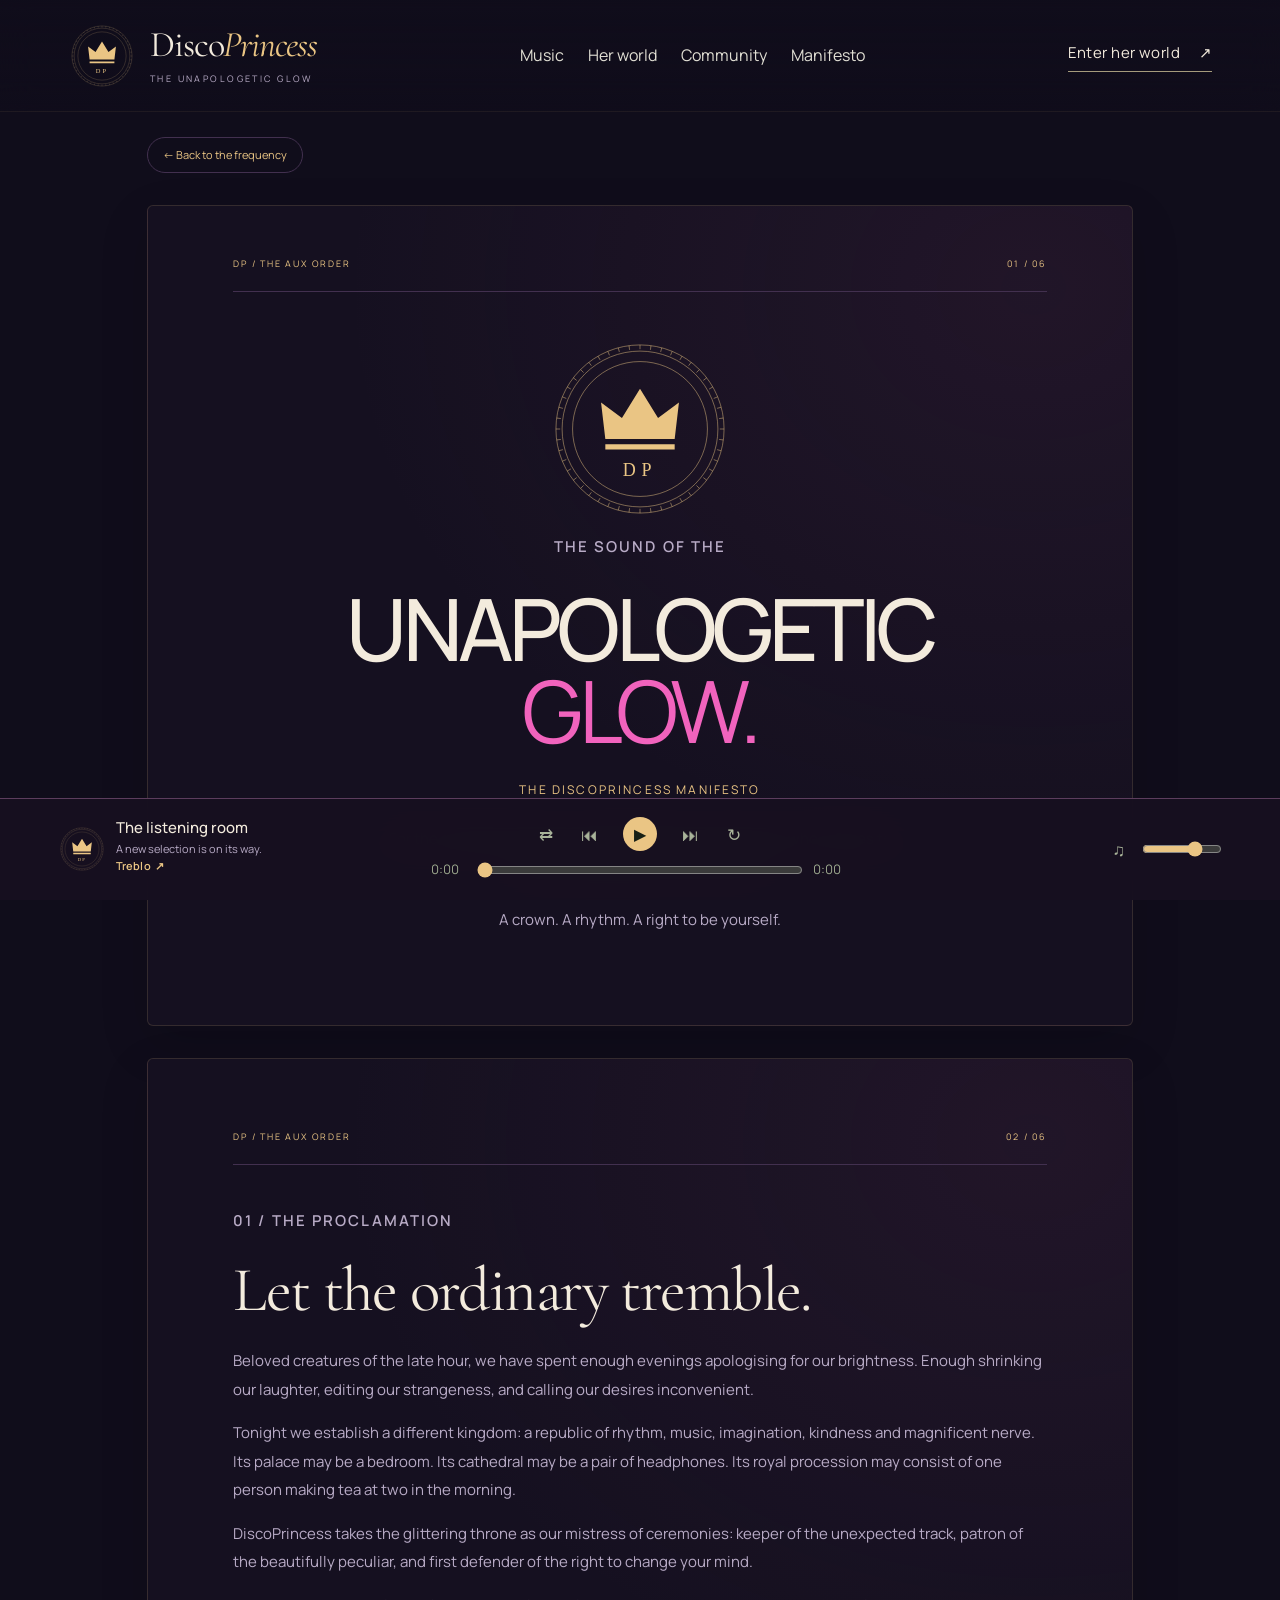
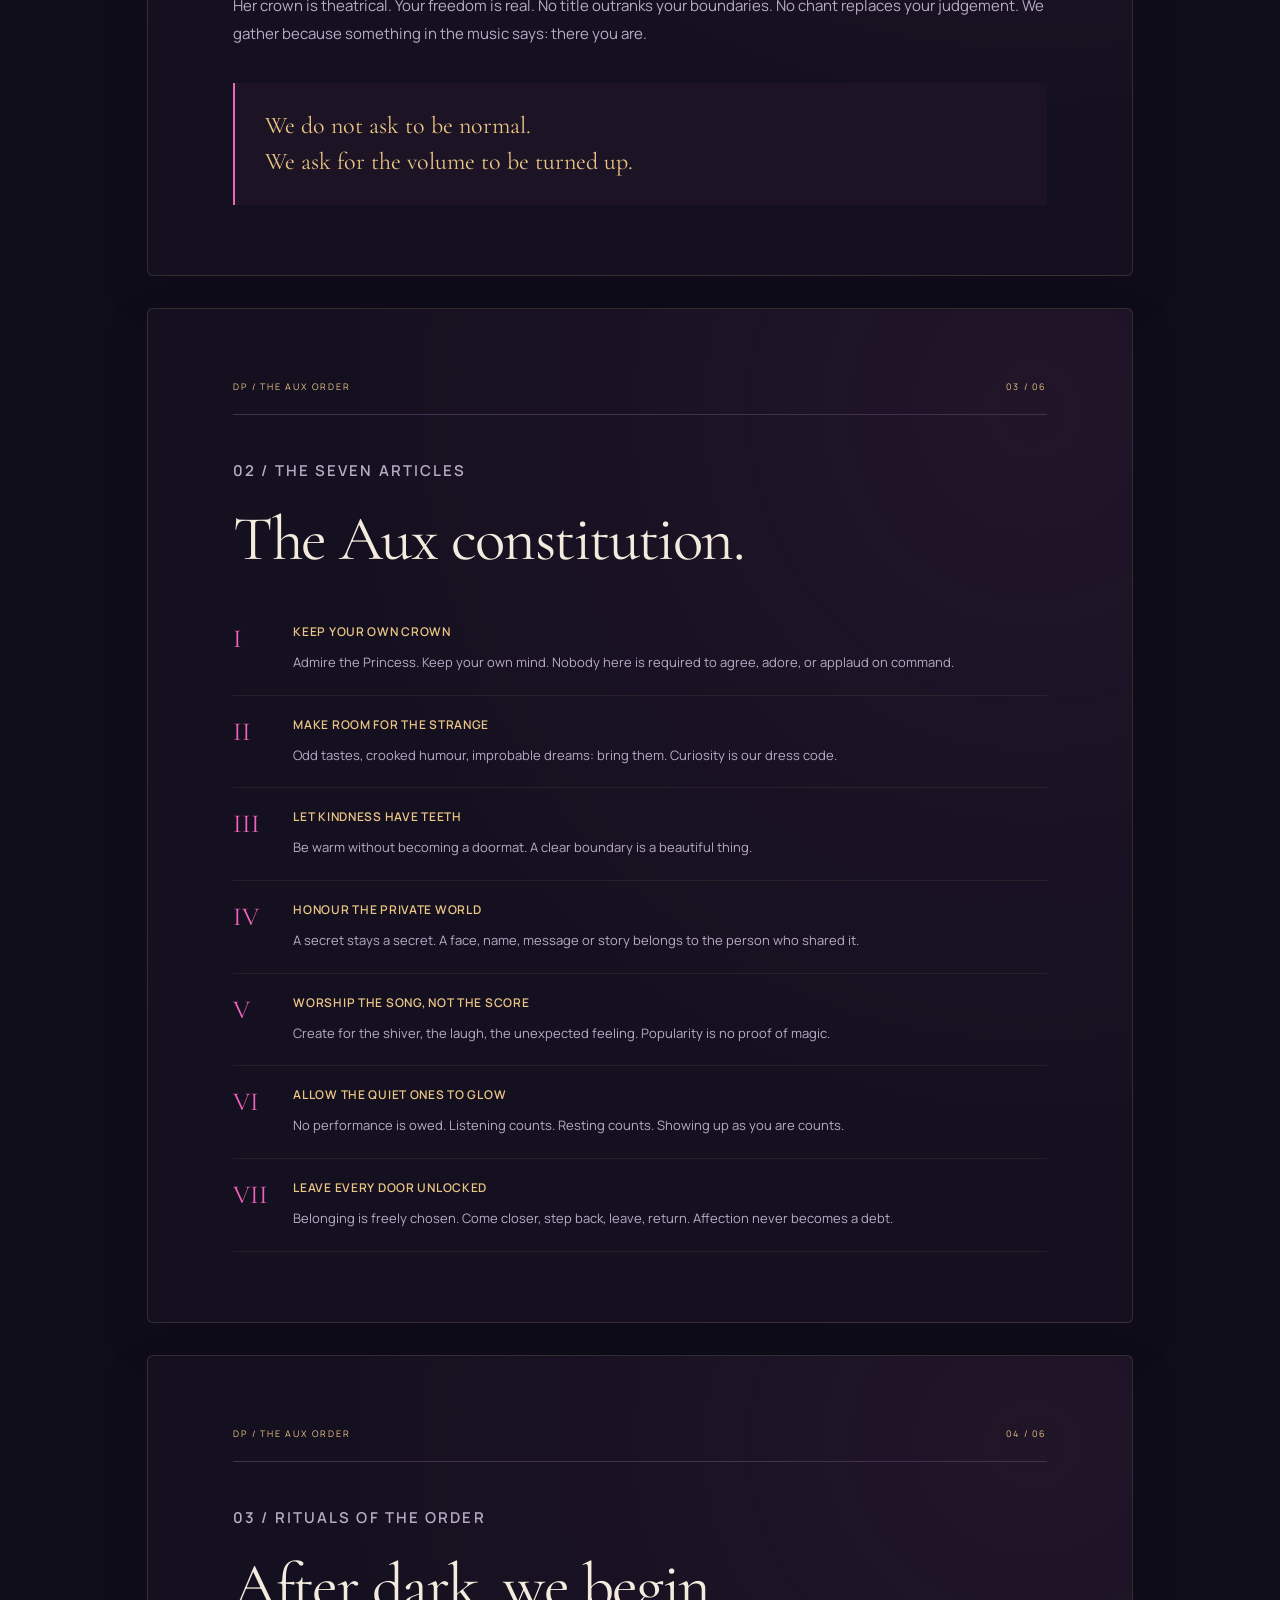
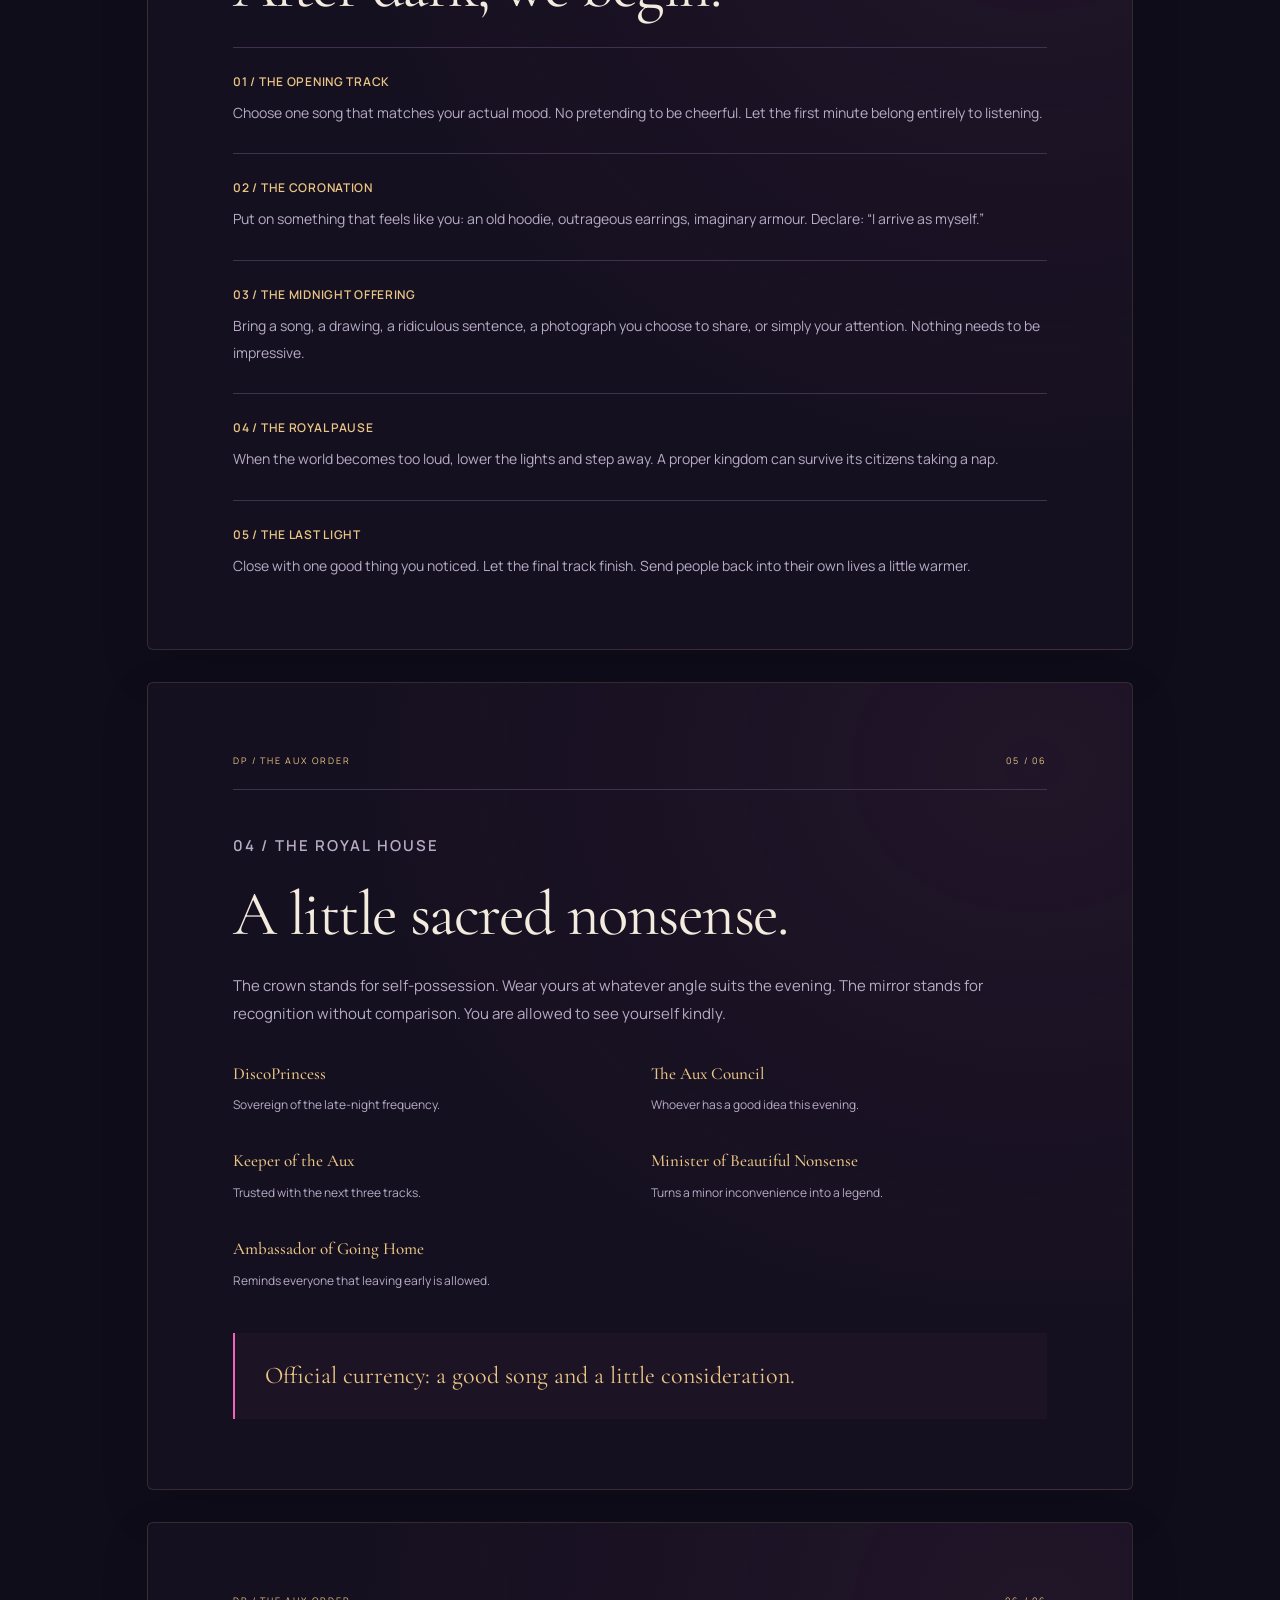
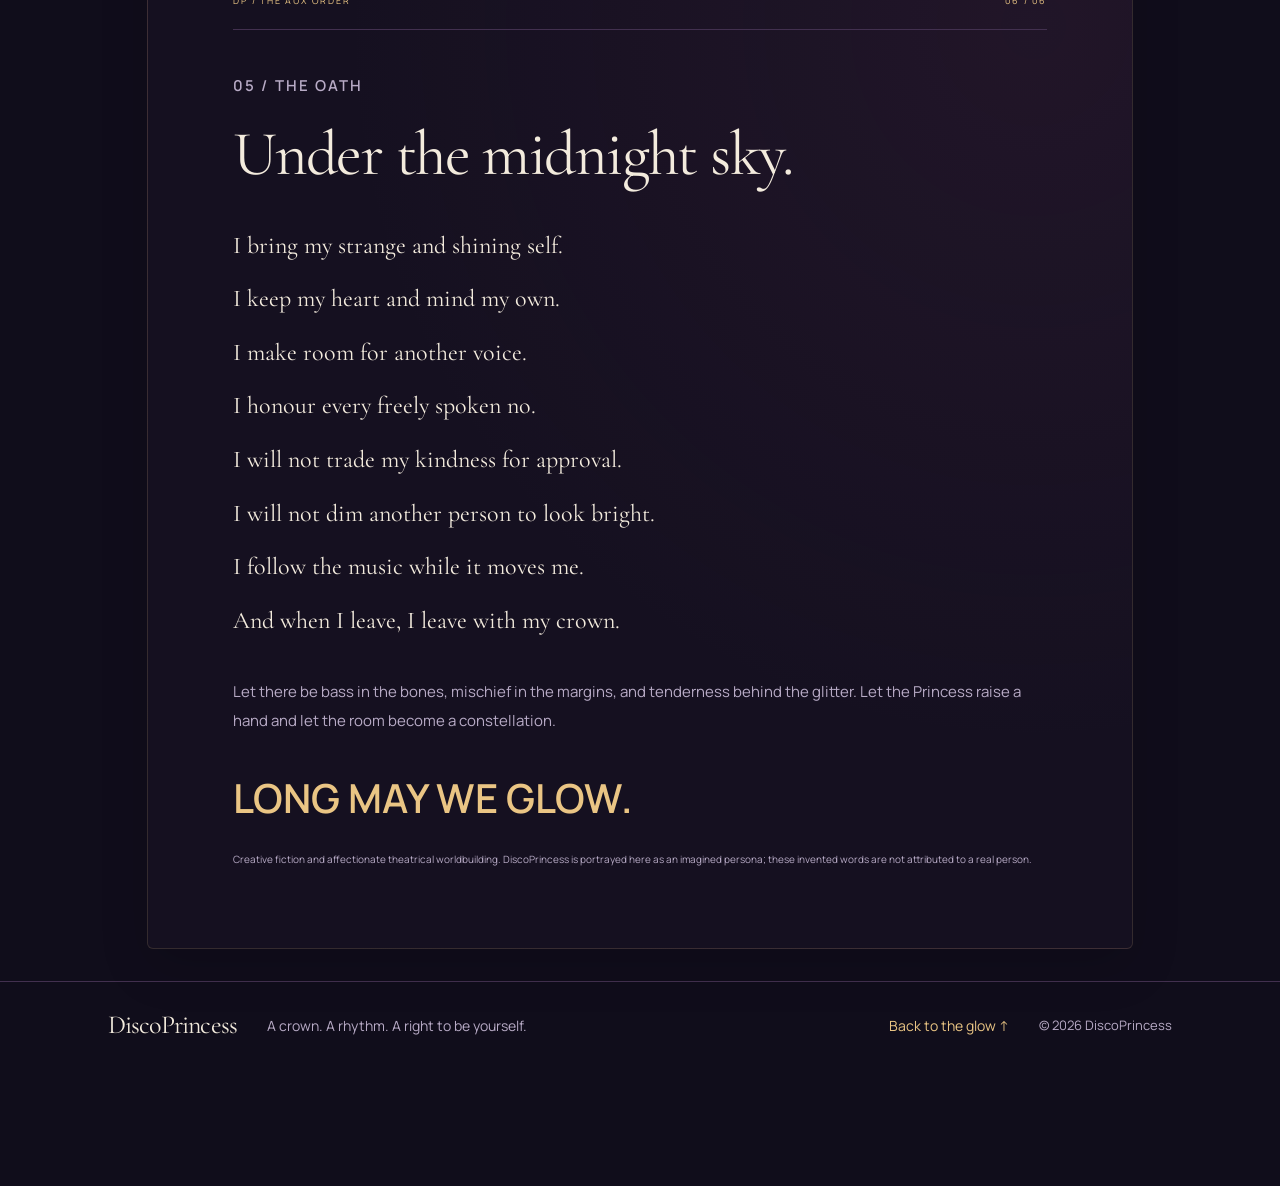
==== manifesto.html @ 33c9eefa "Feature DiscoPrincess portrait over her original Treblo background" ====
<!doctype html>
<html lang="en">
<head>
<meta charset="utf-8"><meta name="viewport" content="width=device-width,initial-scale=1"><meta name="theme-color" content="#100d1b">
<title>The Aux Order Manifesto | DiscoPrincess</title><meta name="description" content="Step into the world of DiscoPrincess. Music, midnight mischief and the unapologetic glow.">
<meta property="og:title" content="DiscoPrincess — The unapologetic glow"><meta property="og:description" content="A crown. A rhythm. A right to be yourself."><meta property="og:type" content="website">
<link rel="icon" href="assets/mark.svg" type="image/svg+xml"><link rel="stylesheet" href="style.css?v=57b950e2277d">
</head>
<body>
<a class="skip" href="index.html#music">Skip to music</a>
<header><a class="brand" href="index.html#home" aria-label="DiscoPrincess home"><img src="assets/mark.svg" alt="" width="48" height="48"><span>Disco<span class="brand-princess">Princess</span><small>THE UNAPOLOGETIC GLOW</small></span></a><nav aria-label="Main navigation"><a href="index.html#music">Music</a><a href="index.html#about">Her world</a><a href="index.html#community">Community</a><a href="manifesto.html">Manifesto</a></nav><a class="nav-external" href="index.html#music" target="_blank" rel="noopener">Enter her world <span>↗</span></a></header>
<main class="manifesto-main"><a class="back-link" href="index.html">← Back to the frequency</a><section class="manifesto-folio manifesto-cover"><div class="folio-label"><span>DP / THE AUX ORDER</span><span>01 / 06</span></div><img src="assets/mark.svg" alt="DiscoPrincess crown seal"><p class="eyebrow">THE SOUND OF THE</p><h1>Unapologetic<br><em>glow.</em></h1><p class="cover-title">THE DISCOPRINCESS MANIFESTO</p><p class="cover-subtitle">For the midnight misfits, the tender rebels, and everyone who refuses to become smaller just to fit the room.</p><p>A crown. A rhythm. A right to be yourself.</p></section><section class="manifesto-folio"><div class="folio-label"><span>DP / THE AUX ORDER</span><span>02 / 06</span></div><p class="eyebrow">01 / THE PROCLAMATION</p><h2>Let the ordinary tremble.</h2><p>Beloved creatures of the late hour, we have spent enough evenings apologising for our brightness. Enough shrinking our laughter, editing our strangeness, and calling our desires inconvenient.</p><p>Tonight we establish a different kingdom: a republic of rhythm, music, imagination, kindness and magnificent nerve. Its palace may be a bedroom. Its cathedral may be a pair of headphones. Its royal procession may consist of one person making tea at two in the morning.</p><p>DiscoPrincess takes the glittering throne as our mistress of ceremonies: keeper of the unexpected track, patron of the beautifully peculiar, and first defender of the right to change your mind.</p><p>Her crown is theatrical. Your freedom is real. No title outranks your boundaries. No chant replaces your judgement. We gather because something in the music says: there you are.</p><blockquote class="manifesto-quote">We do not ask to be normal.<br>We ask for the volume to be turned up.</blockquote></section><section class="manifesto-folio"><div class="folio-label"><span>DP / THE AUX ORDER</span><span>03 / 06</span></div><p class="eyebrow">02 / THE SEVEN ARTICLES</p><h2>The Aux constitution.</h2><ol class="manifesto-articles"><li><div><h3>KEEP YOUR OWN CROWN</h3><p>Admire the Princess. Keep your own mind. Nobody here is required to agree, adore, or applaud on command.</p></div></li><li><div><h3>MAKE ROOM FOR THE STRANGE</h3><p>Odd tastes, crooked humour, improbable dreams: bring them. Curiosity is our dress code.</p></div></li><li><div><h3>LET KINDNESS HAVE TEETH</h3><p>Be warm without becoming a doormat. A clear boundary is a beautiful thing.</p></div></li><li><div><h3>HONOUR THE PRIVATE WORLD</h3><p>A secret stays a secret. A face, name, message or story belongs to the person who shared it.</p></div></li><li><div><h3>WORSHIP THE SONG, NOT THE SCORE</h3><p>Create for the shiver, the laugh, the unexpected feeling. Popularity is no proof of magic.</p></div></li><li><div><h3>ALLOW THE QUIET ONES TO GLOW</h3><p>No performance is owed. Listening counts. Resting counts. Showing up as you are counts.</p></div></li><li><div><h3>LEAVE EVERY DOOR UNLOCKED</h3><p>Belonging is freely chosen. Come closer, step back, leave, return. Affection never becomes a debt.</p></div></li></ol></section><section class="manifesto-folio"><div class="folio-label"><span>DP / THE AUX ORDER</span><span>04 / 06</span></div><p class="eyebrow">03 / RITUALS OF THE ORDER</p><h2>After dark, we begin.</h2><div class="manifesto-ritual"><h3>01 / THE OPENING TRACK</h3><p>Choose one song that matches your actual mood. No pretending to be cheerful. Let the first minute belong entirely to listening.</p></div><div class="manifesto-ritual"><h3>02 / THE CORONATION</h3><p>Put on something that feels like you: an old hoodie, outrageous earrings, imaginary armour. Declare: “I arrive as myself.”</p></div><div class="manifesto-ritual"><h3>03 / THE MIDNIGHT OFFERING</h3><p>Bring a song, a drawing, a ridiculous sentence, a photograph you choose to share, or simply your attention. Nothing needs to be impressive.</p></div><div class="manifesto-ritual"><h3>04 / THE ROYAL PAUSE</h3><p>When the world becomes too loud, lower the lights and step away. A proper kingdom can survive its citizens taking a nap.</p></div><div class="manifesto-ritual"><h3>05 / THE LAST LIGHT</h3><p>Close with one good thing you noticed. Let the final track finish. Send people back into their own lives a little warmer.</p></div></section><section class="manifesto-folio"><div class="folio-label"><span>DP / THE AUX ORDER</span><span>05 / 06</span></div><p class="eyebrow">04 / THE ROYAL HOUSE</p><h2>A little sacred nonsense.</h2><p>The crown stands for self-possession. Wear yours at whatever angle suits the evening. The mirror stands for recognition without comparison. You are allowed to see yourself kindly.</p><div class="manifesto-roles"><div><strong>DiscoPrincess</strong><p>Sovereign of the late-night frequency.</p></div><div><strong>The Aux Council</strong><p>Whoever has a good idea this evening.</p></div><div><strong>Keeper of the Aux</strong><p>Trusted with the next three tracks.</p></div><div><strong>Minister of Beautiful Nonsense</strong><p>Turns a minor inconvenience into a legend.</p></div><div><strong>Ambassador of Going Home</strong><p>Reminds everyone that leaving early is allowed.</p></div></div><blockquote class="manifesto-quote">Official currency: a good song and a little consideration.</blockquote></section><section class="manifesto-folio"><div class="folio-label"><span>DP / THE AUX ORDER</span><span>06 / 06</span></div><p class="eyebrow">05 / THE OATH</p><h2>Under the midnight sky.</h2><div class="manifesto-oath"><span>I bring my strange and shining self.</span><span>I keep my heart and mind my own.</span><span>I make room for another voice.</span><span>I honour every freely spoken no.</span><span>I will not trade my kindness for approval.</span><span>I will not dim another person to look bright.</span><span>I follow the music while it moves me.</span><span>And when I leave, I leave with my crown.</span></div><p>Let there be bass in the bones, mischief in the margins, and tenderness behind the glitter. Let the Princess raise a hand and let the room become a constellation.</p><div class="manifesto-decree">LONG MAY WE GLOW.</div><p class="fiction-note">Creative fiction and affectionate theatrical worldbuilding. DiscoPrincess is portrayed here as an imagined persona; these invented words are not attributed to a real person.</p></section></main>
<footer><a class="brand" href="index.html#home">DiscoPrincess</a><p>A crown. A rhythm. A right to be yourself.</p><a href="index.html#home">Back to the glow ↑</a><small>© <span id="year"></span> DiscoPrincess</small></footer>
<aside class="player" aria-label="Music player"><div class="now-playing"><img id="player-art" src="assets/mark.svg" alt="" width="48" height="48"><div><strong id="player-title">The listening room</strong><span id="player-subtitle">A new selection is on its way.</span><a id="song-link" href="https://treblo.com/playlist/fc9c7ed2-6dad-46bc-946e-d6cd061907c8" target="_blank" rel="noopener" aria-label="Open current song on Treblo">Treblo <span aria-hidden="true">↗</span></a></div></div><div class="player-center"><div class="player-buttons"><button id="shuffle" aria-label="Enable shuffle" aria-pressed="false">⇄</button><button id="prev" aria-label="Previous track">⏮</button><button id="play" class="play-main" aria-label="Play">▶</button><button id="next" aria-label="Next track">⏭</button><button id="repeat" aria-label="Repeat current track" aria-pressed="false">↻</button></div><div class="progress"><span id="elapsed">0:00</span><input id="seek" type="range" min="0" max="100" value="0" aria-label="Playback position"><span id="duration">0:00</span></div></div><div class="player-end"><button id="mute" aria-label="Mute">♫</button><input id="volume" aria-label="Volume" type="range" min="0" max="1" step="0.01" value="0.7"></div><p id="player-status" class="player-status" role="status" aria-live="polite"></p></aside>
<button id="begin" hidden></button><button id="shuffle-all" hidden></button><div id="tracks" hidden></div><audio id="audio" preload="none"></audio>
<script id="track-data" type="application/json">[{"id": "0cd29cd9-27c5-4252-bf09-23062aa931f0", "title": "Bow to the Bass #BassBattle", "artist": "discoprincess", "audio": "https://cdn.treblo.com/generations3/audio_85b8567b-b85a-414c-bc3e-8d054627ffb2_1.ogg", "artwork": "https://scdn.treblo.com/images/uploadart-91655e50-d3aa-4a3b-814c-42bddfdda9f8.jpg", "duration": 221, "tags": ["bass house", "bass", "lowend", "deep", "acid house", "uk bass", "halftime", "riddim", "bass drum", "dark electronic", "heavy", "club", "rap", "female vocalist", "energetic", "british"], "likes": 11, "plays": 173, "comments": 5, "url": "https://treblo.com/song/0cd29cd9-27c5-4252-bf09-23062aa931f0"}, {"id": "59c1f8b3-5113-49fc-bf54-03ad0aba3779", "title": "Did Someone Say \"BASS\" (#BassBattle)", "artist": "numanpi", "audio": "https://cdn.treblo.com/generations3/audio_1c0fc709-72e5-402c-9d0e-783eaaed6717_0.ogg", "artwork": "https://scdn.treblo.com/images/uploadart-84c3ee97-957a-4098-b1fa-fa8542ac143c.jpg", "duration": 191, "tags": ["deep", "loud", "jump-up", "heavy", "powerful", "bass"], "likes": 8, "plays": 74, "comments": 2, "url": "https://treblo.com/song/59c1f8b3-5113-49fc-bf54-03ad0aba3779"}, {"id": "9112c1e4-9d53-4cbd-8135-0081aefa0220", "title": "Midnight Momentum #Bass Battle", "artist": "zion2000px", "audio": "https://cdn.treblo.com/generations3/audio_81d310ec-75b7-4480-a553-53e04c5103af_0.ogg", "artwork": "https://scdn.treblo.com/images/uploadart-7c2b322d-7c7e-40bc-90d7-1f6872d9728a.jpg", "duration": 268, "tags": ["upbeat", "2020s", "deep", "powerful", "atmospheric", "live", "bassline", "trailer music", "ambiance", "downtempo", "electronic", "energetic", "ambient", "epic", "explicit", "deadpan", "melodic", "rhythmic", "nocturnal", "percussion", "dancefloor drum and bass", "breakbeat", "instrumental", "electronic-synth"], "likes": 3, "plays": 30, "comments": 1, "url": "https://treblo.com/song/9112c1e4-9d53-4cbd-8135-0081aefa0220"}, {"id": "e641bf86-9cb7-4dae-a39f-0915d5e0407b", "title": "Deeper #BassBattle", "artist": "joe34789h", "audio": "https://cdn.treblo.com/generations3/audio_4a3bd480-d578-4de7-a343-b676e968c3d0_1.ogg", "artwork": "https://scdn.treblo.com/images/genoninsert_e641bf86-9cb7-4dae-a39f-0915d5e0407b.webp", "duration": 208, "tags": ["2020s", "bassline", "electronic", "future garage", "rhythmic", "nocturnal", "bass house", "party", "uk bass", "dubstep"], "likes": 4, "plays": 33, "comments": 0, "url": "https://treblo.com/song/e641bf86-9cb7-4dae-a39f-0915d5e0407b"}, {"id": "5960f8f2-900d-4f42-871a-d3340f646f11", "title": "Get Ur bAss Ready (#BassBattle)", "artist": "numanpi", "audio": "https://cdn.treblo.com/generations3/audio_f9a02d06-dfb0-434e-b1bb-9561d9319b29_0.ogg", "artwork": "https://scdn.treblo.com/images/uploadart-d4aa6bc3-c249-47ab-8265-e2723fc21e0d.jpg", "duration": 204, "tags": ["2020s", "deep", "heavy", "bassline"], "likes": 9, "plays": 81, "comments": 1, "url": "https://treblo.com/song/5960f8f2-900d-4f42-871a-d3340f646f11"}, {"id": "a6767a8e-213f-407c-95f0-dde8709ae346", "title": "𝙍𝙚𝙚𝙨𝙚’𝙨 ⓟⓘⓔⓒⓔⓢ #BassBattle (Need more Cowbell!)", "artist": "everready0202", "audio": "https://cdn.treblo.com/generations3/audio_6e1d67b9-a8eb-42a8-92a9-8e7c00e8e14a_1.ogg", "artwork": "https://scdn.treblo.com/images/uploadart-79acef30-8d74-4a1c-af5d-fa6a2dd09cba.png", "duration": 251, "tags": ["cowbell"], "likes": 26, "plays": 248, "comments": 2, "url": "https://treblo.com/song/a6767a8e-213f-407c-95f0-dde8709ae346"}, {"id": "2425cecf-babd-4e94-b3ef-eba6eddeae19", "title": "Child in the Dark", "artist": "ridley084", "audio": "https://cdn.treblo.com/generations3/audio_8e74af40-a573-40a7-8b68-7faff75c3195_1.ogg", "artwork": "https://scdn.treblo.com/images/uploadart-e01a37dc-c570-43d1-8d47-aff37b6ba9db.webp", "duration": 168, "tags": ["ominous", "industrial", "aggressive", "alternative pop", "hardcore", "industrial techno", "2020s", "electro-industrial", "dark pop"], "likes": 4, "plays": 36, "comments": 0, "url": "https://treblo.com/song/2425cecf-babd-4e94-b3ef-eba6eddeae19"}, {"id": "a203b02d-d32a-46ab-8fc7-6e96e47aab14", "title": "Subsonic Collapse #BASSBATTLE", "artist": "jintymculloch", "audio": "https://cdn.treblo.com/generations3/audio_b9c68d3a-9245-4f6b-9aa2-83f1ed81323b_0.ogg", "artwork": "https://scdn.treblo.com/images/uploadart-7056bcbf-bf9f-4e05-9771-bfdebed66b7c.webp", "duration": 216, "tags": ["apocalyptic", "male vocalist", "aggressive", "dark", "slam metal", "deathcore", "djent", "2020s", "brutal death metal", "heavy"], "likes": 5, "plays": 33, "comments": 0, "url": "https://treblo.com/song/a203b02d-d32a-46ab-8fc7-6e96e47aab14"}, {"id": "f7232f0b-042e-45a4-bc03-5a9b28e7f13f", "title": "Boom Kittys Return", "artist": "floofyc4t", "audio": "https://cdn.treblo.com/generations3/audio_a2c87dd3-984a-40ce-9698-2155ffd7f67c_1.ogg", "artwork": "https://scdn.treblo.com/images/uploadart-524b9f03-87b0-450b-a85c-9b17f506ecc2.webp", "duration": 189, "tags": ["2020s", "aggressive", "male vocalist", "hardcore edm", "vulgar", "trap [edm]", "bass house", "brostep", "riddim", "dubstep", "dark", "heavy"], "likes": 11, "plays": 67, "comments": 0, "url": "https://treblo.com/song/f7232f0b-042e-45a4-bc03-5a9b28e7f13f"}, {"id": "affb6f46-e7f5-4ede-b3a0-da1f8ac85486", "title": "Guessing #BASSBATTLE", "artist": "jintymculloch", "audio": "https://cdn.treblo.com/generations3/audio_dfdf00e0-6063-4ef3-ba46-e5b5c03ccff6_1.ogg", "artwork": "https://scdn.treblo.com/images/uploadart-671020bb-da49-4790-a7af-7828bb08512e.webp", "duration": 240, "tags": ["slam metal", "lowend", "heavy", "intense", "full-on psytrance", "dark psytrance"], "likes": 14, "plays": 88, "comments": 1, "url": "https://treblo.com/song/affb6f46-e7f5-4ede-b3a0-da1f8ac85486"}, {"id": "23376ffd-4672-48a0-ad80-0c7afaaf0b0c", "title": "Bass Tester", "artist": "saundo", "audio": "https://cdn.treblo.com/generations3/audio_f3c00c20-58d0-49e0-9b41-c9a973116d38_1.ogg", "artwork": "https://scdn.treblo.com/images/uploadart-b4ed797e-69f9-46ec-becd-bac1037ab128.png", "duration": 209, "tags": ["future bass", "2020s", "trap [edm]", "trap edm", "miami bass", "energetic", "good artist", "good song", "singer-songwriter", "bass", "double bass", "world", "heavy", "aggressive", "drums", "russian trap", "requiem"], "likes": 17, "plays": 204, "comments": 4, "url": "https://treblo.com/song/23376ffd-4672-48a0-ad80-0c7afaaf0b0c"}, {"id": "f9fac050-98a4-46b5-93c6-93696cb9a555", "title": "Take The Low #BASSBATTLE", "artist": "jintymculloch", "audio": "https://cdn.treblo.com/generations3/audio_63e8fdf0-be9a-48f6-9a3f-8a858c817d49_1.ogg", "artwork": "https://scdn.treblo.com/images/uploadart-dddec30b-70da-4461-a300-ffaf398e2df1.webp", "duration": 263, "tags": ["hard trance", "donk", "heavy", "bassline", "lowend", "hardstyle"], "likes": 4, "plays": 34, "comments": 1, "url": "https://treblo.com/song/f9fac050-98a4-46b5-93c6-93696cb9a555"}, {"id": "4ace9453-7a81-4fa5-90e2-06fbaaf246df", "title": "Hail to Gumbo [King of Bass] #BassBattle", "artist": "umbradeus", "audio": "https://cdn.treblo.com/generations3/audio_a5b8e0ed-f375-48d1-b4e9-544865a9c20a_0.ogg", "artwork": "https://scdn.treblo.com/images/uploadart-2c792530-e6d5-4ac2-868a-770873faa603.png", "duration": 204, "tags": ["grime", "darkstep", "dark trap", "deep", "bass", "glitch hop edm", "lowend", "aggressive", "drumstep", "deathstep", "future bass", "bassline", "glitch", "weird", "quirky", "bass", "fast", "fast", "fast"], "likes": 6, "plays": 25, "comments": 1, "url": "https://treblo.com/song/4ace9453-7a81-4fa5-90e2-06fbaaf246df"}, {"id": "fb80dd97-2106-4ccc-a211-857a11f3c668", "title": "360 Devastation #bassbattle", "artist": "mahmoudhassan", "audio": "https://cdn.treblo.com/generations3/audio_dceb6941-2936-4733-ab53-56e4de2e1c71_1.ogg", "artwork": "https://scdn.treblo.com/images/genoninsert_fb80dd97-2106-4ccc-a211-857a11f3c668.webp", "duration": 180, "tags": ["bass house", "gabber", "hardstyle", "uk bass", "bassline", "riddim", "hardcore edm", "dubstep", "hardcore breaks", "2020s", "brostep", "electronic trap"], "likes": 12, "plays": 71, "comments": 6, "url": "https://treblo.com/song/fb80dd97-2106-4ccc-a211-857a11f3c668"}, {"id": "24052074-bf8b-44e9-b22d-7ba9141f96cf", "title": "Bubblegum Bassquake", "artist": "bunnieparker", "audio": "https://cdn.treblo.com/generations3/audio_b8dff1a3-9b62-4b71-8ca8-bfd89b3d04d2_0.ogg", "artwork": "https://scdn.treblo.com/images/uploadart-1018143a-53b9-4ccf-b1f8-7b08379cbcfb.png", "duration": 180, "tags": ["bass", "brostep", "hyperpop", "heavy", "metal", "female vocalist", "2020s", "edm", "dubstep", "bubblegum bass", "hardcore edm"], "likes": 11, "plays": 34, "comments": 3, "url": "https://treblo.com/song/24052074-bf8b-44e9-b22d-7ba9141f96cf"}, {"id": "12c2b8fc-a3ad-4bde-bef8-47e03fea699b", "title": "Hiccups [King of Bass]", "artist": "umbradeus", "audio": "https://cdn.treblo.com/generations3/audio_8ad85555-d113-47b7-a457-fcad61834bfc_0.ogg", "artwork": "https://scdn.treblo.com/images/uploadart-4e16779a-8875-4227-afee-2c0ab296fc7e.png", "duration": 147, "tags": ["dubstep", "grime", "dark trap", "deep", "bass", "glitch hop edm", "lowend", "aggressive", "drumstep", "future bass", "bassline", "glitch", "weird", "quirky", "bass", "fast", "fast", "fast"], "likes": 3, "plays": 17, "comments": 0, "url": "https://treblo.com/song/12c2b8fc-a3ad-4bde-bef8-47e03fea699b"}]</script><script src="app.js?v=3fc21b9fbe88"></script>
</body></html>
---- style.css ----
@import url('https://fonts.googleapis.com/css2?family=Cormorant+Garamond:ital,wght@0,400;0,500;0,600;1,400;1,500&family=Manrope:wght@400;500;600;700&display=swap');
:root{color-scheme:dark;--bg:#100d1b;--surface:#1c1429;--ink:#f3ebdd;--muted:#b8abc6;--gold:#eac584;--line:#42304f;--serif:'Cormorant Garamond',Georgia,serif;--sans:Manrope,Arial,sans-serif}*{box-sizing:border-box}html{scroll-behavior:smooth;scroll-padding-top:90px}body{margin:0;background:var(--bg);color:var(--ink);font-family:var(--sans);font-size:16px;line-height:1.8;padding-bottom:118px}button,a,input{-webkit-tap-highlight-color:transparent}button{font:inherit;cursor:pointer;color:inherit}a{color:inherit;text-decoration:none}button:focus-visible,a:focus-visible,input:focus-visible{outline:2px solid var(--gold);outline-offset:5px}button{border:0}button:disabled{opacity:.5;cursor:wait}.skip{position:fixed;top:-100px;left:12px;background:var(--gold);color:var(--bg);padding:12px;z-index:100}.skip:focus{top:12px}header{height:88px;display:flex;align-items:center;justify-content:space-between;padding:0 5.3%;border-bottom:1px solid #ffffff0d;position:absolute;z-index:3;width:100%;background:linear-gradient(#100d1bd9,#100d1b33)}.brand{font-family:var(--serif);font-size:33px;letter-spacing:1px;line-height:1}.symbol{font-size:32px;margin-right:6px;color:var(--gold)}.brand-dot{color:var(--gold)}nav{display:flex;gap:35px;font-size:16px}nav a{color:#e1dfd4}nav a:hover,.text-link:hover{color:var(--gold)}.nav-external{font-size:15px;letter-spacing:.03em;border-bottom:1px solid #a59b7c;padding-bottom:5px}.nav-external span{margin-left:15px}.hero{position:relative;min-height:740px;height:92svh;max-height:1050px;overflow:hidden}.hero-image{position:absolute;inset:0;background:url('assets/banner.webp') center center/cover no-repeat;filter:brightness(.66) saturate(.75);transform:scale(1.01)}.hero-shade{position:absolute;inset:0;background:linear-gradient(90deg,#0d120fda 0%,#100d1b96 33%,#100d1b08 69%),linear-gradient(0deg,var(--bg),transparent 36%,#100d1b28)}.hero-copy{position:absolute;top:25%;left:8.4%;max-width:630px}.eyebrow{font-size:14px;font-weight:600;letter-spacing:.22em;color:var(--gold);margin:0 0 22px;display:flex;align-items:center;gap:10px}.eyebrow>span{width:5px;height:5px;border-radius:50%;background:var(--gold)}h1,h2,p{margin-top:0}h1{font-family:var(--serif);font-weight:400;font-size:clamp(76px,8.8vw,136px);line-height:.92;letter-spacing:-.035em;margin-bottom:28px}em{color:var(--gold);font-weight:400}h2{font-family:var(--serif);font-weight:400;font-size:clamp(45px,4.8vw,74px);line-height:1.04;letter-spacing:-.025em;margin:0 0 24px}.hero-description{color:#d5d7ca;font-size:17px;line-height:1.9;margin-bottom:32px}.hero-actions{display:flex;align-items:center;gap:29px}.button{border-radius:3px;display:inline-flex;align-items:center;justify-content:center;gap:18px;padding:14px 23px;font-size:15px;font-weight:600;letter-spacing:.04em;transition:background .2s,transform .2s}.button:hover{transform:translateY(-2px)}.primary{background:var(--gold);color:#171d16}.primary:hover{background:#e6d6b1}.outline{background:transparent;border:1px solid #7c8068;color:var(--ink)}.text-link{font-size:15px;display:flex;gap:18px}.hero-caption{position:absolute;bottom:52px;left:8.4%;display:flex;align-items:center;gap:18px;color:#d3d5c6;font-family:var(--serif);font-size:20px}.hero-caption small{display:block;font-family:var(--sans);font-size:13px;letter-spacing:.2em;margin-top:5px;color:#a2a897}.tiny-orbit{border:1px solid #a6af8e66;width:47px;height:47px;display:grid;place-items:center;border-radius:50%;color:var(--gold);font-size:27px}.scroll{position:absolute;bottom:62px;right:7%;font-size:25px;color:var(--gold)}.interlude{display:flex;align-items:center;gap:32px;margin:0 8.4%;padding:35px 0;border-bottom:1px solid var(--line)}.interlude>span:first-child{font-size:13px;letter-spacing:.18em;color:var(--muted)}.interlude-line{height:1px;width:90px;background:var(--line)}.interlude p{font-family:var(--serif);font-size:23px;font-style:italic;margin:0;color:var(--muted)}.interlude>span:last-child{margin-left:auto;font-size:24px;color:var(--gold)}.section{max-width:1450px;margin:auto;padding:105px 8.4%}.section-heading{display:flex;align-items:flex-end;justify-content:space-between;gap:40px;margin-bottom:34px}.section-heading h2{margin:0}.section-heading>p{color:var(--muted);font-size:16px;line-height:1.9;margin:0 0 6px}.music-toolbar{display:flex;align-items:center;justify-content:space-between;margin-bottom:27px;gap:20px}.filters{display:flex;gap:8px;flex-wrap:wrap}.filters button{background:transparent;border:1px solid transparent;border-radius:25px;padding:7px 16px;font-size:14px;color:var(--muted)}.filters button.active{border-color:#747d62;color:var(--ink);background:#22271e}.shuffle{background:transparent;font-size:14px;color:var(--gold);white-space:nowrap}.track-grid{display:grid;grid-template-columns:repeat(4,minmax(0,1fr));gap:31px 23px}.track-card{min-width:0}.track-art{position:relative;aspect-ratio:1;overflow:hidden;border-radius:4px;background:var(--surface)}.track-art img{width:100%;height:100%;object-fit:cover;transition:transform .6s;display:block}.track-art:hover img{transform:scale(1.04)}.track-art:after{content:'';position:absolute;inset:0;pointer-events:none;background:linear-gradient(transparent 60%,#0007)}.track-play{position:absolute;right:14px;bottom:14px;z-index:1;display:grid;place-items:center;width:43px;height:43px;border-radius:50%;background:#e2d5b5;color:#172016;box-shadow:0 2px 20px #0004;font-size:16px}.track-card.playing .track-art{outline:1px solid var(--gold);outline-offset:3px}.track-title-row{display:flex;justify-content:space-between;align-items:baseline;gap:10px;margin-top:13px}.track-title-row h3{font-size:16px;font-weight:500;margin:0;line-height:1.4}.track-title-row>span{font-size:13px;color:#8f9687;flex-shrink:0}.track-meta{display:flex;justify-content:space-between;gap:10px;color:#929a87;font-size:13px;margin-top:5px;text-transform:uppercase;letter-spacing:.08em}.track-meta a{color:var(--gold);flex-shrink:0;font-size:16px}.music-note{font-size:14px;color:#949d87;margin:28px 0 0}.music-note a{color:var(--gold)}.about{display:grid;grid-template-columns:1fr 1.08fr;gap:10%;align-items:center;border-top:1px solid var(--line);padding-top:110px;padding-bottom:120px}.portrait-wrap{position:relative;max-width:430px}.portrait-wrap>img{display:block;width:100%;height:auto;aspect-ratio:4/5;object-fit:cover;object-position:center 35%;filter:saturate(.62);border-radius:160px 160px 4px 4px}.portrait-label{display:block;font-size:13px;letter-spacing:.18em;color:#8e9885;text-align:center;margin-top:20px}.portrait-orbit{position:absolute;right:-30px;bottom:60px;border:1px solid #818c6b;border-radius:50%;width:85px;height:85px;display:grid;place-items:center;background:var(--bg);color:var(--gold);font-size:45px}.about-copy>p:not(.eyebrow){font-size:16px;line-height:1.95;color:var(--muted)}.about-copy>p.lead{font-family:var(--serif);font-size:25px;line-height:1.4;color:#e0dece}.signature{font-family:var(--serif);font-style:italic;font-size:38px;color:var(--gold);margin-top:25px}.signature span{font-style:normal;font-size:23px;padding-left:16px}.pause-section{background:radial-gradient(ellipse at 80% 50%,#333b2729,transparent 65%),#191f17;border-top:1px solid #2d3828;border-bottom:1px solid #2d3828;overflow:hidden}.pause-inner{max-width:1200px;margin:auto;position:relative;padding:82px 9%;min-height:425px}.pause-inner h2{font-size:64px}.pause-inner p:not(.eyebrow){font-size:16px;color:var(--muted);margin-bottom:25px}.breathing-orbit{position:absolute;width:310px;height:310px;border:1px solid #58654880;border-radius:50%;right:13%;top:60px;display:grid;place-items:center;animation:breathe 10s ease-in-out infinite}.breathing-orbit:before,.breathing-orbit:after{content:'';position:absolute;border:1px solid #6b765c33;border-radius:50%;inset:-30px}.breathing-orbit:after{inset:30px}.breathing-orbit div{width:95px;height:95px;background:radial-gradient(circle,#d6d5ad26,transparent 70%);border-radius:50%}@keyframes breathe{0%,100%{transform:scale(.85);opacity:.55}50%{transform:scale(1.08);opacity:1}}.community{text-align:center;max-width:870px;padding-top:100px;padding-bottom:95px}.community .eyebrow{justify-content:center}.community>p:not(.eyebrow){font-size:16px;color:var(--muted);max-width:530px;margin:0 auto 30px;line-height:1.95}.community .community-small{font-size:14px!important;margin-top:19px!important;color:#8d9782!important}footer{display:flex;align-items:center;gap:30px;border-top:1px solid var(--line);padding:30px 8.4%;color:var(--muted)}footer .brand{font-size:26px;color:var(--ink)}footer p{font-size:14px;margin:0;flex:1}footer>a:not(.brand){font-size:14px;color:var(--gold)}footer small{font-size:13px}.player{position:fixed;z-index:10;bottom:0;left:0;right:0;background:#171c15f5;backdrop-filter:blur(20px);border-top:1px solid #5c654744;display:grid;grid-template-columns:1fr 1.2fr 1fr;align-items:center;gap:24px;padding:15px 4.5% max(15px,env(safe-area-inset-bottom));min-height:102px}.now-playing{display:flex;gap:13px;align-items:center;min-width:0}.now-playing img{border-radius:3px;object-fit:cover}.now-playing>div{min-width:0}.now-playing strong{font-weight:500;font-size:15px;display:block;white-space:nowrap;overflow:hidden;text-overflow:ellipsis}.now-playing span{font-size:13px;color:#939f85;display:block}.player-center{min-width:0}.player-buttons{display:flex;align-items:center;justify-content:center;gap:22px}.player button{background:transparent;color:#a8b399;font-size:17px;padding:0 3px;line-height:1}.player button[aria-pressed=true]{color:var(--gold)}.player .play-main{width:34px;height:34px;background:var(--gold);color:#172015;border-radius:50%;font-size:16px}.progress{display:flex;align-items:center;gap:10px;margin-top:7px}.progress span{font-size:13px;color:#9eaa8f;min-width:25px}input[type=range]{accent-color:var(--gold);height:14px;margin:0;cursor:pointer}.progress input{width:100%;min-width:0}.player-end{display:flex;align-items:center;justify-content:flex-end;gap:16px}.player-end input{width:80px}.player-end>a{font-size:18px;color:var(--gold)}.player-status{position:absolute;bottom:100%;right:5%;max-width:90%;font-size:15px;background:#262e20;padding:8px 16px;border-radius:4px;margin:0 0 8px;box-shadow:0 5px 30px #0006}.player-status:empty{display:none}
@media(min-width:1600px){.section{padding-left:70px;padding-right:70px}}@media(max-width:1000px){.hero-copy{left:6%;top:29%}.hero{min-height:670px}.section{padding:75px 6%}.interlude{margin:0 6%}.track-grid{grid-template-columns:repeat(3,minmax(0,1fr))}.section-heading>p{max-width:260px}.about{gap:8%}.player{grid-template-columns:1fr 1.3fr .55fr;gap:15px}.player-end input{width:55px}.breathing-orbit{right:8%;width:230px;height:230px;top:100px}}@media(max-width:700px){body{padding-bottom:147px}header{height:75px;padding:0 6%}.brand{font-size:28px}nav{gap:20px;font-size:14px}nav a:last-child{display:none}.nav-external{display:none}.hero{height:85svh;min-height:640px;max-height:820px}.hero-image{background-position:58% center}.hero-shade{background:linear-gradient(90deg,#100d1bcc,#100d1b55),linear-gradient(0deg,var(--bg),transparent 60%)}.hero-copy{top:27%;left:7%}.hero h1{font-size:88px}.hero-description{font-size:16px}.eyebrow{font-size:13px}.hero-actions{gap:22px}.button{padding:13px 20px;font-size:14px}.hero-caption{left:7%;bottom:40px;font-size:17px}.hero-caption small{font-size:13px}.scroll{right:7%;bottom:53px}.interlude{gap:15px;padding:28px 0}.interlude>span:first-child{font-size:13px;max-width:75px}.interlude-line{display:none}.interlude p{font-size:18px}.section{padding:62px 7%}.section-heading{display:block}.section-heading>p{max-width:100%;margin-top:17px;font-size:15px}.music-toolbar{align-items:flex-start;gap:16px;flex-direction:column}.filters{gap:2px}.filters button{padding:6px 11px}.track-grid{grid-template-columns:repeat(2,minmax(0,1fr));gap:26px 16px}.track-title-row{display:block}.track-title-row h3{font-size:15px}.track-title-row>span{font-size:13px}.track-meta{font-size:13px;letter-spacing:.06em}.track-play{width:36px;height:36px;bottom:10px;right:10px}.music-note{line-height:1.8}.music-note a{display:block}.about{display:flex;flex-direction:column;gap:45px;align-items:stretch}.portrait-wrap{width:78%;margin:auto;max-width:330px}.portrait-orbit{width:65px;height:65px;right:-25px;font-size:35px}.about-copy h2{font-size:53px}.pause-inner{padding:65px 7%;min-height:430px}.pause-inner h2{font-size:54px;position:relative;z-index:1}.pause-inner>p,.pause-inner>button{position:relative;z-index:1}.breathing-orbit{right:-75px;width:240px;height:240px;top:115px;opacity:.4!important}.community h2{font-size:51px}.community>p:not(.eyebrow){font-size:16px}footer{padding:28px 7%;display:grid;grid-template-columns:1fr auto;gap:17px}footer p{grid-row:2;grid-column:1;font-size:13px}footer small{grid-row:2;grid-column:2}.player{grid-template-columns:1fr auto;gap:6px 16px;min-height:136px;padding:12px 5% max(12px,env(safe-area-inset-bottom))}.player-center{display:contents}.now-playing{grid-column:1;grid-row:1}.now-playing img{width:38px;height:38px}.player-buttons{grid-column:2;grid-row:1;gap:13px}.player-buttons #shuffle,.player-buttons #repeat{display:none}.player-end{grid-row:3;grid-column:1 / -1;justify-content:center;gap:16px}.player-end input{width:100px}.progress{grid-column:1 / -1;grid-row:2;margin-top:5px}.player .play-main{width:32px;height:32px}.player button{font-size:17px}.player-end>a{font-size:17px}.player-status{right:5%}}
@media(prefers-reduced-motion:reduce){html{scroll-behavior:auto}*,*:before,*:after{animation:none!important;transition:none!important}}@media(max-width:360px){.hero h1{font-size:75px}.hero-actions{gap:14px}.text-link{font-size:14px}.player-buttons{gap:7px}}

/* Give enlarged text space to wrap at narrow widths. */
.hero-copy{right:7%}.hero-actions,.music-toolbar{flex-wrap:wrap}.track-title-row{flex-wrap:wrap;gap:4px 10px}.track-title-row h3{font-weight:600}.track-meta{letter-spacing:.04em;color:var(--muted)}.progress span{min-width:36px;font-variant-numeric:tabular-nums}.interlude>span:first-child{flex-shrink:0}.eyebrow{letter-spacing:.14em}.now-playing span,.portrait-label,.music-note,footer small{color:var(--muted)}
@media(max-width:700px){.hero{min-height:720px;max-height:920px}.hero-copy{top:22%}.hero-actions{gap:14px 22px}.interlude>span:first-child{max-width:100px}.now-playing strong{font-size:15px}.now-playing span{font-size:13px}.player{min-height:150px}body{padding-bottom:166px}nav{gap:16px}.hero-caption{right:7%}.hero-caption small{letter-spacing:.12em}.community>p:not(.eyebrow){font-size:16px}}


/* DiscoPrincess: the manifesto palette and crown identity. */
:root{--pink:#f163bd;--serif:'Cormorant Garamond',Georgia,serif}header{background:linear-gradient(#100d1be6,#100d1b00)}.brand{display:flex;gap:13px;align-items:center;font-size:29px;letter-spacing:-.03em}.brand img{flex:none}.brand-princess{font-style:italic;color:var(--gold)}.brand small{display:block;font:8px var(--sans);letter-spacing:.27em;margin-top:9px;color:var(--muted)}h1{font-size:clamp(72px,8.1vw,126px)}.hero-image{background:radial-gradient(ellipse at 80% 42%,#733d723b,transparent 52%),radial-gradient(ellipse at 30% 85%,#d078ac17,transparent 50%),#100d1b;filter:none}.hero-image:after{content:'';position:absolute;inset:6% -3% 0 43%;background:url('assets/mark.svg') center/contain no-repeat;opacity:.65;transform:rotate(-9deg)}.hero-shade{background:linear-gradient(90deg,#100d1bea,#100d1b66 54%,transparent),linear-gradient(0deg,var(--bg),transparent 35%)}.eyebrow{color:var(--pink)}em{color:var(--gold)}.hero-description{color:#cfc0d9}.hero-caption{color:#dfcfe5}.hero-caption small{color:var(--muted)}.primary{color:#201529;background:var(--gold)}.primary:hover{background:#f4d8aa}.filters button.active{border-color:var(--pink);color:var(--ink)}.catalog-empty{grid-column:1/-1;min-height:370px;display:flex;flex-direction:column;align-items:center;justify-content:center;text-align:center;border:1px solid var(--line);background:radial-gradient(ellipse at center,#39203e77,transparent 70%);border-radius:3px;padding:45px 20px}.catalog-empty .eyebrow{margin:20px 0 12px;font-size:10px}.catalog-empty h3{font:italic 38px var(--serif);margin:0 0 15px}.catalog-empty p:last-child{font-size:14px;color:var(--muted);margin:0}.royal-portrait{background:radial-gradient(ellipse at center,#502b4e88,transparent 70%),#191223;border:1px solid var(--line);aspect-ratio:4/5;display:flex;align-items:center;justify-content:center}.royal-portrait img{width:80%;height:auto;object-fit:contain}.pause-section{background:radial-gradient(ellipse at 80% 50%,#55244955,transparent 60%),#171020}.player{background:#171020f5;border-top-color:#5c3d5d}.player button:disabled{opacity:.35;cursor:default}.player input:disabled{opacity:.35}.signature{color:var(--gold)}.breathing-orbit{border-color:#eac58444}.breathing-orbit div{border-color:#f163bd55}.brand-dot{color:var(--pink)}
@media(max-width:760px){header{padding:0 5%;height:82px}.brand{font-size:24px;gap:8px}.brand img{width:39px;height:39px}.brand small{font-size:6px}.hero-image:after{inset:7% -30% 10% 15%;opacity:.28}.hero-copy{left:7%;right:6%}.hero h1{font-size:clamp(63px,12vw,94px)}.hero-description{font-size:15px}.royal-portrait{max-height:460px}.catalog-empty h3{font-size:32px}}
@media(prefers-reduced-motion:reduce){*,*:before,*:after{animation:none!important;transition:none!important;scroll-behavior:auto!important}}

/* Collections and dedicated listening pages */
.playlist-feature{display:grid;grid-template-columns:minmax(0,.85fr) minmax(0,1.15fr);gap:7%;align-items:center;padding:46px 0;border-top:1px solid var(--line)}.playlist-feature+.playlist-feature{margin-top:30px}.playlist-cover{display:block;position:relative;overflow:hidden;border-radius:8px;background:var(--surface);aspect-ratio:1}.playlist-cover img{display:block;width:100%;height:100%;object-fit:cover;transition:transform .5s}.playlist-cover:hover img{transform:scale(1.025)}.playlist-cover>span{position:absolute;bottom:0;left:0;right:0;padding:36px 22px 20px;background:linear-gradient(transparent,#100d1be6);font-size:13px;color:var(--gold)}.playlist-feature h3,.playlist-feature h1{font-family:var(--serif);font-size:clamp(36px,4vw,65px);font-weight:400;line-height:1.05;letter-spacing:-.025em;margin:0 0 25px;overflow-wrap:anywhere}.playlist-feature h3 a:hover{color:var(--gold)}.playlist-stats{display:grid;grid-template-columns:repeat(3,minmax(0,1fr));gap:22px 14px;margin:28px 0 35px}.playlist-stats strong{display:block;font:30px var(--serif);color:var(--gold)}.playlist-stats span{display:block;font:11px var(--sans);color:var(--muted);margin-top:7px;text-transform:uppercase;letter-spacing:.07em}.playlist-page{padding-top:88px}.playlist-intro{padding-bottom:0}.playlist-intro .playlist-feature{border:0}.back-link{color:var(--gold);font-size:13px}.playlist-tracks{padding-top:45px}.playlist-feature-copy>.text-link{display:inline-flex;margin:20px 15px 0 0}.track-meta{text-transform:none;letter-spacing:0}.track-meta>span{overflow-wrap:anywhere}.playlist-feature .eyebrow{font-size:11px}.royal-portrait{flex-direction:column}.royal-portrait img{filter:none;aspect-ratio:auto;border-radius:0}
@media(max-width:700px){.playlist-feature{grid-template-columns:1fr;gap:30px;padding:30px 0}.playlist-cover{max-width:460px;width:100%;margin:auto}.playlist-feature h3,.playlist-feature h1{font-size:43px}.playlist-stats{gap:20px 10px}.playlist-stats strong{font-size:27px}.playlist-stats span{font-size:10px}.playlist-page{padding-top:82px}.playlist-intro{padding-top:32px}.playlist-tracks .section-heading{display:flex;align-items:center;gap:15px}.playlist-tracks .section-heading h2{font-size:42px}.playlist-tracks .shuffle{white-space:normal;max-width:95px}}
/* Velvet collection cards */
.music>.section-heading{margin-bottom:48px}.playlist-feature{position:relative;isolation:isolate;grid-template-columns:minmax(0,.9fr) minmax(0,1.15fr);gap:clamp(25px,4vw,60px);padding:clamp(22px,3.3vw,46px);border:1px solid #eac58426;border-radius:24px;background:radial-gradient(ellipse at 90% 0,#74345125,transparent 55%),linear-gradient(130deg,#25182e,#161020 70%);box-shadow:0 22px 65px #0003,inset 0 1px 0 #ffffff08;overflow:hidden}.playlist-feature:before{content:'';position:absolute;top:0;left:6%;right:6%;height:1px;background:linear-gradient(90deg,transparent,#eac58488,transparent)}.playlist-cover{border-radius:15px;border:1px solid #f3ebdd14;box-shadow:0 18px 40px #0005}.playlist-cover>span{font-size:11px;text-transform:uppercase;letter-spacing:.14em;padding:55px 24px 22px}.playlist-feature-copy{min-width:0}.playlist-feature .eyebrow{font-size:10px;letter-spacing:.15em;line-height:1.7;margin-bottom:18px}.playlist-feature h3,.playlist-feature h1{font-size:clamp(34px,3.4vw,56px);line-height:1.08;letter-spacing:-.025em;margin-bottom:24px;overflow-wrap:break-word;text-wrap:balance}.playlist-stats{display:grid;grid-template-columns:repeat(3,minmax(0,1fr));gap:10px;margin:24px 0 28px}.stat-tile{position:relative;padding:15px 12px 13px;border-radius:12px;border:1px solid #eac58417;background:linear-gradient(145deg,#ffffff06,#ffffff01);min-width:0;transition:border-color .2s,background .2s}.stat-tile:hover{border-color:#eac58450;background:#eac58408}.stat-icon{display:block;width:17px;height:17px;color:var(--pink);margin-bottom:12px;opacity:.85}.stat-icon svg{width:100%;height:100%;display:block}.playlist-stats strong{font-family:var(--sans);font-size:clamp(19px,1.9vw,27px);font-weight:500;line-height:1.1;font-variant-numeric:tabular-nums;letter-spacing:-.04em;white-space:nowrap}.playlist-stats span{font-size:9px;letter-spacing:.07em;line-height:1.5;margin-top:8px}.stat-tile:last-child:nth-child(3n+1){grid-column:1/-1;display:grid;grid-template-columns:20px auto 1fr;align-items:center;gap:12px;padding:13px 15px}.stat-tile:last-child:nth-child(3n+1) .stat-icon{margin:0}.stat-tile:last-child:nth-child(3n+1) span{margin:0}.stat-tile:last-child:nth-child(3n+1) strong{font-size:19px}.playlist-feature .button{border-radius:100px;padding:13px 23px;font-size:12px;box-shadow:0 6px 25px #eac58410}.playlist-feature .button:hover{box-shadow:0 8px 30px #eac58425}.playlist-intro .playlist-feature{border:1px solid #eac58426;margin-top:27px}.playlist-intro .playlist-cover{align-self:start}.playlist-tracks .track-art{border-radius:12px;border:1px solid #eac58417}.playlist-tracks .track-meta{font-size:11px;line-height:1.7;color:var(--muted)}.playlist-tracks .track-title-row h3{font-weight:500}.back-link{display:inline-block;border:1px solid var(--line);padding:7px 15px;border-radius:30px;font-size:11px}.back-link:hover{border-color:var(--gold)}
@media(max-width:900px){.playlist-feature{gap:25px;padding:24px}.playlist-stats{gap:8px}.stat-tile{padding:13px 9px}.playlist-feature h3,.playlist-feature h1{font-size:39px}.playlist-stats strong{font-size:22px}}
@media(max-width:700px){.playlist-feature{grid-template-columns:1fr;padding:20px;border-radius:20px;gap:27px}.playlist-cover{max-width:none}.playlist-feature h3,.playlist-feature h1{font-size:43px}.playlist-feature .eyebrow{font-size:9px}.playlist-stats{grid-template-columns:repeat(3,minmax(0,1fr));gap:9px}.stat-tile{padding:15px 12px}.playlist-stats strong{font-size:24px}.playlist-stats span{font-size:9px}.playlist-feature .button{width:100%;justify-content:space-between}.playlist-intro .playlist-feature{margin-top:22px}.playlist-feature-copy>.text-link{font-size:12px}.music>.section-heading{margin-bottom:30px}}
@media(max-width:370px){.playlist-stats{grid-template-columns:repeat(2,minmax(0,1fr))}.stat-tile:last-child:nth-child(3n+1){grid-template-columns:20px auto 1fr}.playlist-feature h3,.playlist-feature h1{font-size:36px}}

/* Treblo links belong with the track identity. */
.track-links{display:flex;align-items:center;margin:7px 0 2px}.track-treblo-link{display:inline-flex;align-items:center;justify-content:center;width:40px;height:40px;border:1px solid #eac58440;border-radius:10px;color:var(--gold);background:#eac58408;font:25px var(--sans);line-height:1;transition:background .2s,border-color .2s}.track-treblo-link:hover{background:#eac58418;border-color:var(--gold)}.now-playing #song-link{display:inline-flex;align-items:center;justify-content:center;flex:0 0 38px;width:38px;height:38px;border:1px solid #eac58430;border-radius:9px;color:var(--gold);font-size:25px;background:#eac58408;margin-left:3px}.now-playing #song-link:hover{border-color:var(--gold);background:#eac58418}.now-playing #song-link span{font-size:25px;color:inherit;line-height:1}.now-playing>div{flex:1}.player-end{gap:14px}
@media(max-width:700px){.now-playing{gap:8px}.now-playing #song-link{flex-basis:34px;width:34px;height:34px;margin-left:0}.now-playing strong{font-size:13px}.now-playing span{font-size:11px}.player{column-gap:10px}.player-buttons{gap:9px}.track-treblo-link{width:40px;height:40px}}

/* Compact source links, aligned with the track text. */
.track-links{margin:3px 0 0;line-height:1.2}.track-treblo-link{width:auto;height:auto;min-height:0;padding:2px 0;border:0;border-radius:0;background:none;box-shadow:none;font:600 11px/1.4 var(--sans);letter-spacing:.02em;color:var(--gold)}.track-treblo-link:hover{background:none;border:0;color:var(--ink);text-decoration:underline;text-underline-offset:3px}.now-playing #song-link{display:inline-flex;align-items:center;gap:4px;flex:none;width:auto;height:auto;min-height:0;padding:0;margin:2px 0 0;border:0;border-radius:0;background:none;box-shadow:none;font:600 11px/1.4 var(--sans);letter-spacing:.02em;vertical-align:top}.now-playing #song-link:hover{background:none;border:0;color:var(--ink);text-decoration:underline;text-underline-offset:3px}.now-playing #song-link span{display:inline;font:inherit;color:inherit;line-height:inherit}.now-playing>div{flex:0 1 auto;min-width:0}.now-playing{gap:10px}.now-playing #player-subtitle{font-size:11px;line-height:1.4}.player .now-playing img{width:48px;height:48px;flex:none}
@media(max-width:700px){.track-treblo-link{width:auto;height:auto}.now-playing #song-link{width:auto;height:auto;flex-basis:auto;margin:1px 0 0;font-size:10px}.now-playing #player-subtitle{font-size:10px}.player .now-playing img{width:38px;height:38px}.now-playing{gap:8px}.now-playing strong{font-size:13px;line-height:1.4}}

/* One compact metadata line directly beneath each title. */
.track-card .track-title-row{display:flex;flex-wrap:nowrap;align-items:baseline;justify-content:space-between;gap:8px;margin-top:10px}.track-card .track-title-row h3{min-width:0;line-height:1.35;font-size:14px;margin:0}.track-card .track-title-row>span{flex:none;font-size:11px;line-height:1.35}.playlist-tracks .track-card .track-meta,.track-card .track-meta{display:flex;justify-content:flex-start;align-items:baseline;gap:7px;margin-top:4px;font-size:10px;line-height:1.4;letter-spacing:0;text-transform:none}.track-card .track-meta .track-treblo-link{flex:none;font-size:10px;line-height:1.4;padding:0;width:auto;height:auto}.track-card .track-meta>span{min-width:0;overflow-wrap:anywhere}.track-grid{row-gap:24px}

/* The Aux Order: manifesto folios inspired by the founding PDF. */
.manifesto-main{padding-top:88px;max-width:1120px;margin:auto}.manifesto-folio{position:relative;padding:70px clamp(24px,7vw,85px);margin:32px 6%;border:1px solid #eac58425;background:radial-gradient(ellipse at 90% 10%,#753b6220,transparent 55%),#151020;border-radius:6px;box-shadow:0 18px 50px #0002}.folio-label{display:flex;justify-content:space-between;color:var(--gold);font-size:9px;letter-spacing:.2em;border-bottom:1px solid var(--line);padding-bottom:19px;margin-bottom:42px}.manifesto-folio h1{font:500 clamp(47px,7vw,86px)/.95 var(--sans);letter-spacing:-.055em;text-transform:uppercase;margin:27px 0}.manifesto-folio h1 em{font-style:normal;color:var(--pink)}.manifesto-folio h2{font-size:clamp(39px,5vw,63px)}.manifesto-folio p{color:var(--muted);font-size:15px;line-height:1.9}.manifesto-cover{text-align:center;padding-top:50px;padding-bottom:75px}.manifesto-cover>img{width:190px;height:190px}.manifesto-cover .eyebrow{justify-content:center}.manifesto-cover .cover-title{font-size:12px;letter-spacing:.18em;color:var(--gold)}.manifesto-cover .cover-subtitle{max-width:520px;margin:24px auto}.manifesto-quote{font:24px/1.5 var(--serif);padding:25px 30px;border-left:2px solid var(--pink);background:#f163bd08;color:var(--gold);margin:34px 0 0}.manifesto-articles{list-style:none;padding:0;margin:30px 0 0;counter-reset:article}.manifesto-articles li{counter-increment:article;display:grid;grid-template-columns:44px 1fr;gap:16px;padding:20px 0;border-bottom:1px solid #eac58414}.manifesto-articles li:before{content:counter(article,upper-roman);font:26px var(--serif);color:var(--pink)}.manifesto-articles h3,.manifesto-ritual h3{font:600 12px/1.5 var(--sans);letter-spacing:.06em;color:var(--gold);margin:0 0 9px}.manifesto-articles p{margin:0;font-size:13px}.manifesto-ritual{margin-top:27px;padding-top:25px;border-top:1px solid var(--line)}.manifesto-ritual p{margin-bottom:0;font-size:14px}.manifesto-roles{display:grid;grid-template-columns:1fr 1fr;gap:22px;margin:30px 0}.manifesto-roles strong{font:500 17px var(--serif);color:var(--gold)}.manifesto-roles p{font-size:12px;margin:7px 0}.manifesto-oath{font:clamp(18px,2.5vw,24px)/1.9 var(--serif);color:var(--ink);margin:35px 0;white-space:normal}.manifesto-oath span{display:block;margin:8px 0}.manifesto-decree{font:600 clamp(25px,4vw,40px) var(--sans);color:var(--gold);margin-top:35px}.manifesto-folio .fiction-note{font-size:10px;line-height:1.7;margin-top:26px}.manifesto-main .back-link{margin:25px 6% 0}nav{gap:24px}
@media(max-width:700px){nav{gap:13px}nav a:last-child{display:inline}nav a[href="#community"],nav a[href="index.html#community"]{display:none}.manifesto-main{padding-top:82px}.manifesto-folio{margin:22px 5%;padding:35px 23px}.folio-label{font-size:8px;letter-spacing:.1em}.manifesto-cover>img{width:150px;height:150px}.manifesto-folio p{font-size:13px}.manifesto-roles{grid-template-columns:1fr}.manifesto-articles li{grid-template-columns:30px 1fr;gap:12px}.manifesto-quote{padding:18px;font-size:21px}}
/* Persistent header, generous identity at the top and compact while reading. */
header{position:fixed;top:0;left:0;right:0;height:112px;z-index:30;background:linear-gradient(#100d1bf2,#100d1b9c);border-bottom:1px solid #eac58412;transition:height .25s ease,background .25s ease,box-shadow .25s ease;backdrop-filter:blur(16px);-webkit-backdrop-filter:blur(16px)}header .brand{font-size:36px;gap:14px;transition:font-size .25s ease,gap .25s ease}header .brand img{width:68px;height:68px;transition:width .25s ease,height .25s ease}header .brand small{font-size:9px;transition:font-size .25s ease}header.is-scrolled{height:74px;background:#100d1bf2;box-shadow:0 8px 30px #0003;border-bottom-color:#eac58426}header.is-scrolled .brand{font-size:27px;gap:9px}header.is-scrolled .brand img{width:43px;height:43px}header.is-scrolled .brand small{font-size:7px}.playlist-page,.manifesto-main{padding-top:112px}html{scroll-padding-top:95px}
@media(max-width:1050px){header{padding-left:4%;padding-right:4%}header nav{gap:16px}header .nav-external{display:none}}
@media(max-width:700px){header{height:94px;padding:0 5%;gap:12px}header .brand{font-size:27px;gap:8px}header .brand img{width:51px;height:51px}header .brand small{font-size:6px;letter-spacing:.19em}header nav{gap:12px;font-size:12px}header.is-scrolled{height:66px}header.is-scrolled .brand{font-size:23px;gap:6px}header.is-scrolled .brand img{width:35px;height:35px}header.is-scrolled .brand small{font-size:6px}.playlist-page,.manifesto-main{padding-top:94px}}
@media(max-width:390px){header .brand{font-size:23px}header .brand img{width:40px;height:40px}header nav{gap:9px;font-size:11px}header.is-scrolled .brand{font-size:21px}header.is-scrolled .brand img{width:30px;height:30px}}

/* Artist identity: original Treblo portrait over her underwater background. */
.hero{min-height:780px;height:94svh;max-height:1100px}.hero-image{background:url(https://scdn.treblo.com/images/uploadart-f2dea02e-6204-4747-aa80-d4c3ebda7dfd.jpg) center/cover no-repeat;filter:none;transform:none}.hero-image:after{display:none}.hero-shade{background:linear-gradient(90deg,#100d1be6 0%,#100d1b96 37%,#100d1b18 75%),linear-gradient(0deg,#100d1b,transparent 30%,#100d1b25)}.hero-copy{top:28%;left:7%;right:auto;width:44%;z-index:2}.hero h1{font-size:clamp(65px,6.5vw,108px)}.hero-portrait{position:absolute;right:5%;top:50%;transform:translateY(-45%);width:clamp(330px,40vw,650px);z-index:1;filter:drop-shadow(0 24px 55px #0008)}.hero-portrait img{display:block;width:100%;height:auto;border-radius:22px}.hero-caption{z-index:2;left:7%}.royal-portrait{background:none;border:0;aspect-ratio:auto}.royal-portrait img{width:100%;height:auto;aspect-ratio:1;object-fit:contain;border-radius:14px}.portrait-label{color:var(--gold)}
@media(max-width:1000px) and (min-width:701px){.hero-copy{left:5%;width:46%}.hero h1{font-size:72px}.hero-portrait{right:3%;width:42vw}.hero-description{font-size:15px}.hero-actions{gap:16px}.hero-caption{left:5%;font-size:16px}}
@media(max-width:700px){.hero{height:auto;min-height:0;max-height:none;display:flex;flex-direction:column;padding:135px 7% 125px;gap:32px}.hero-copy{position:relative;top:auto;left:auto;right:auto;width:auto;order:0}.hero h1{font-size:clamp(60px,11vw,82px);margin-bottom:23px}.hero-description{font-size:15px;margin-bottom:24px}.hero-portrait{position:relative;right:auto;top:auto;transform:none;width:min(100%,440px);margin:0 auto;order:1}.hero-portrait img{border-radius:18px}.hero-shade{background:linear-gradient(90deg,#100d1bbf,#100d1b55),linear-gradient(0deg,#100d1b,transparent 45%)}.hero-caption{bottom:30px;left:7%;right:12%;font-size:15px}.hero-caption small{font-size:10px}.hero .scroll{bottom:42px;right:6%}.royal-portrait{width:90%}}
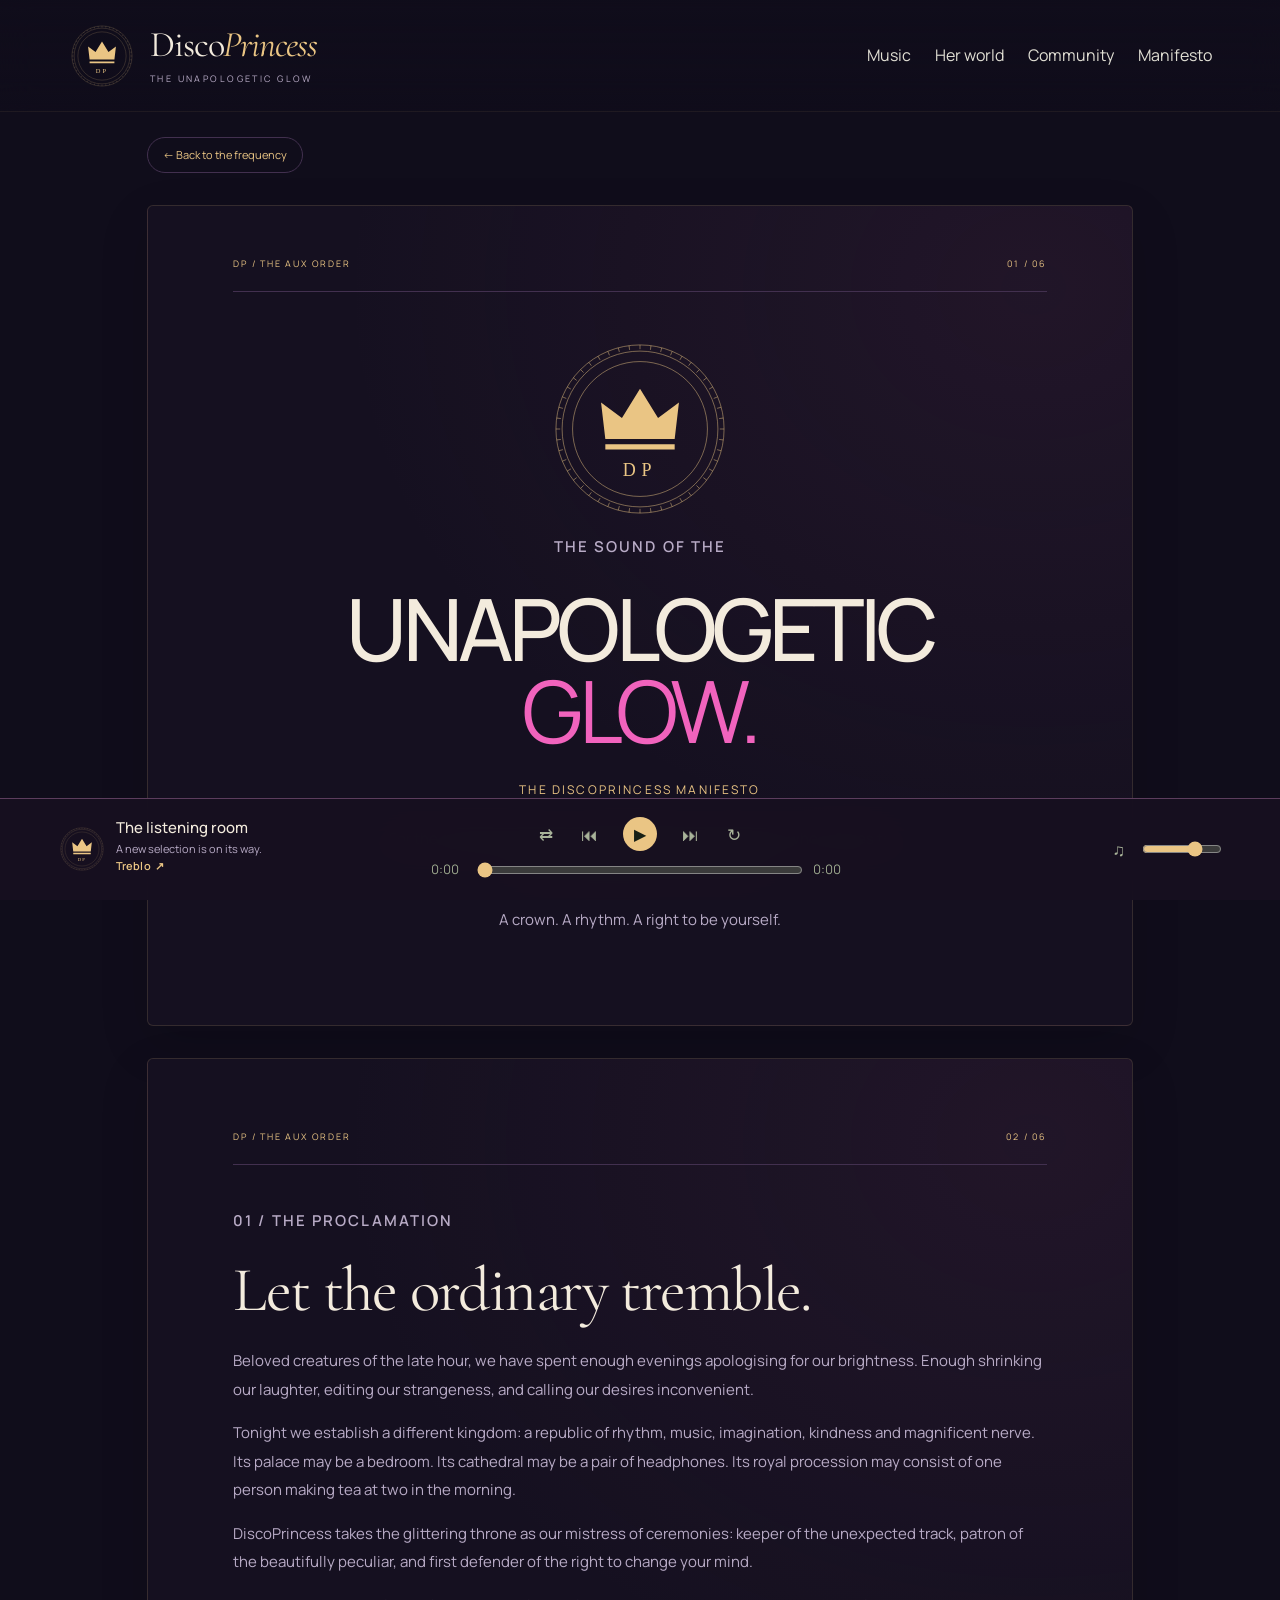
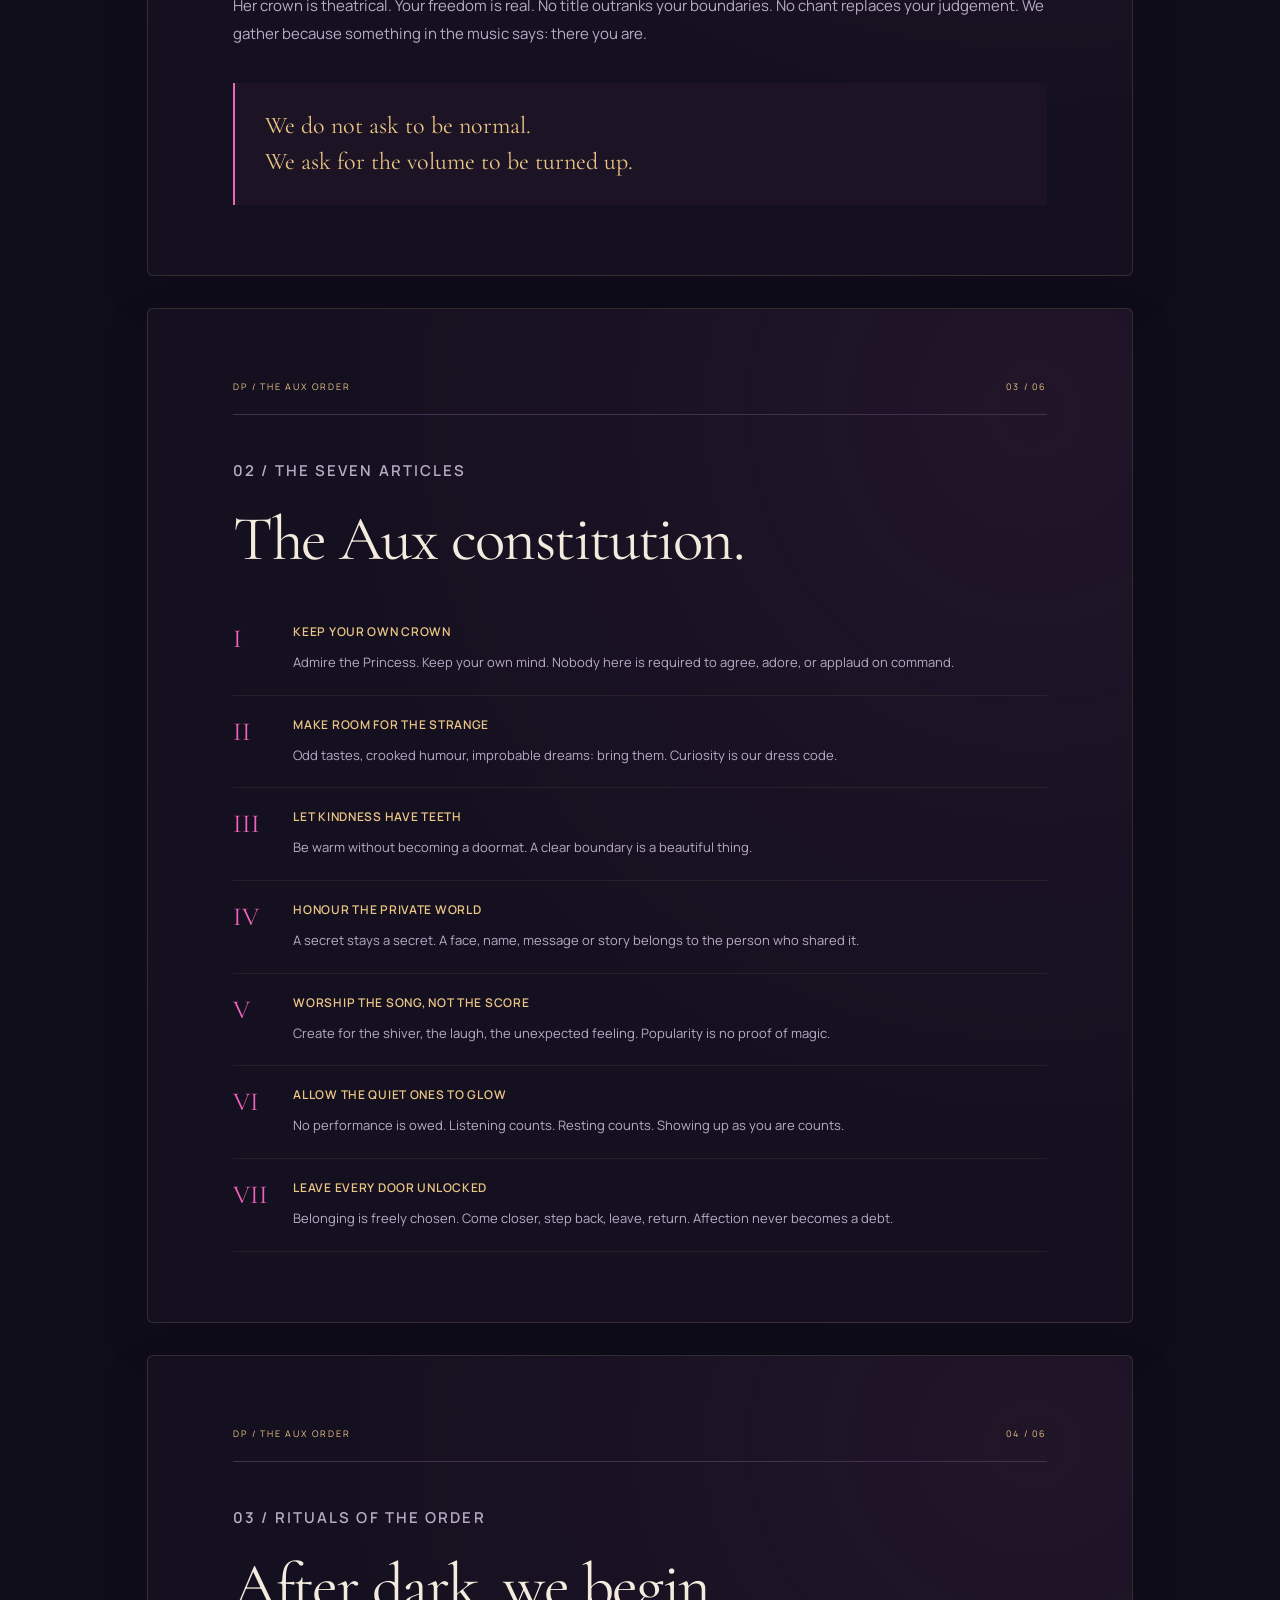
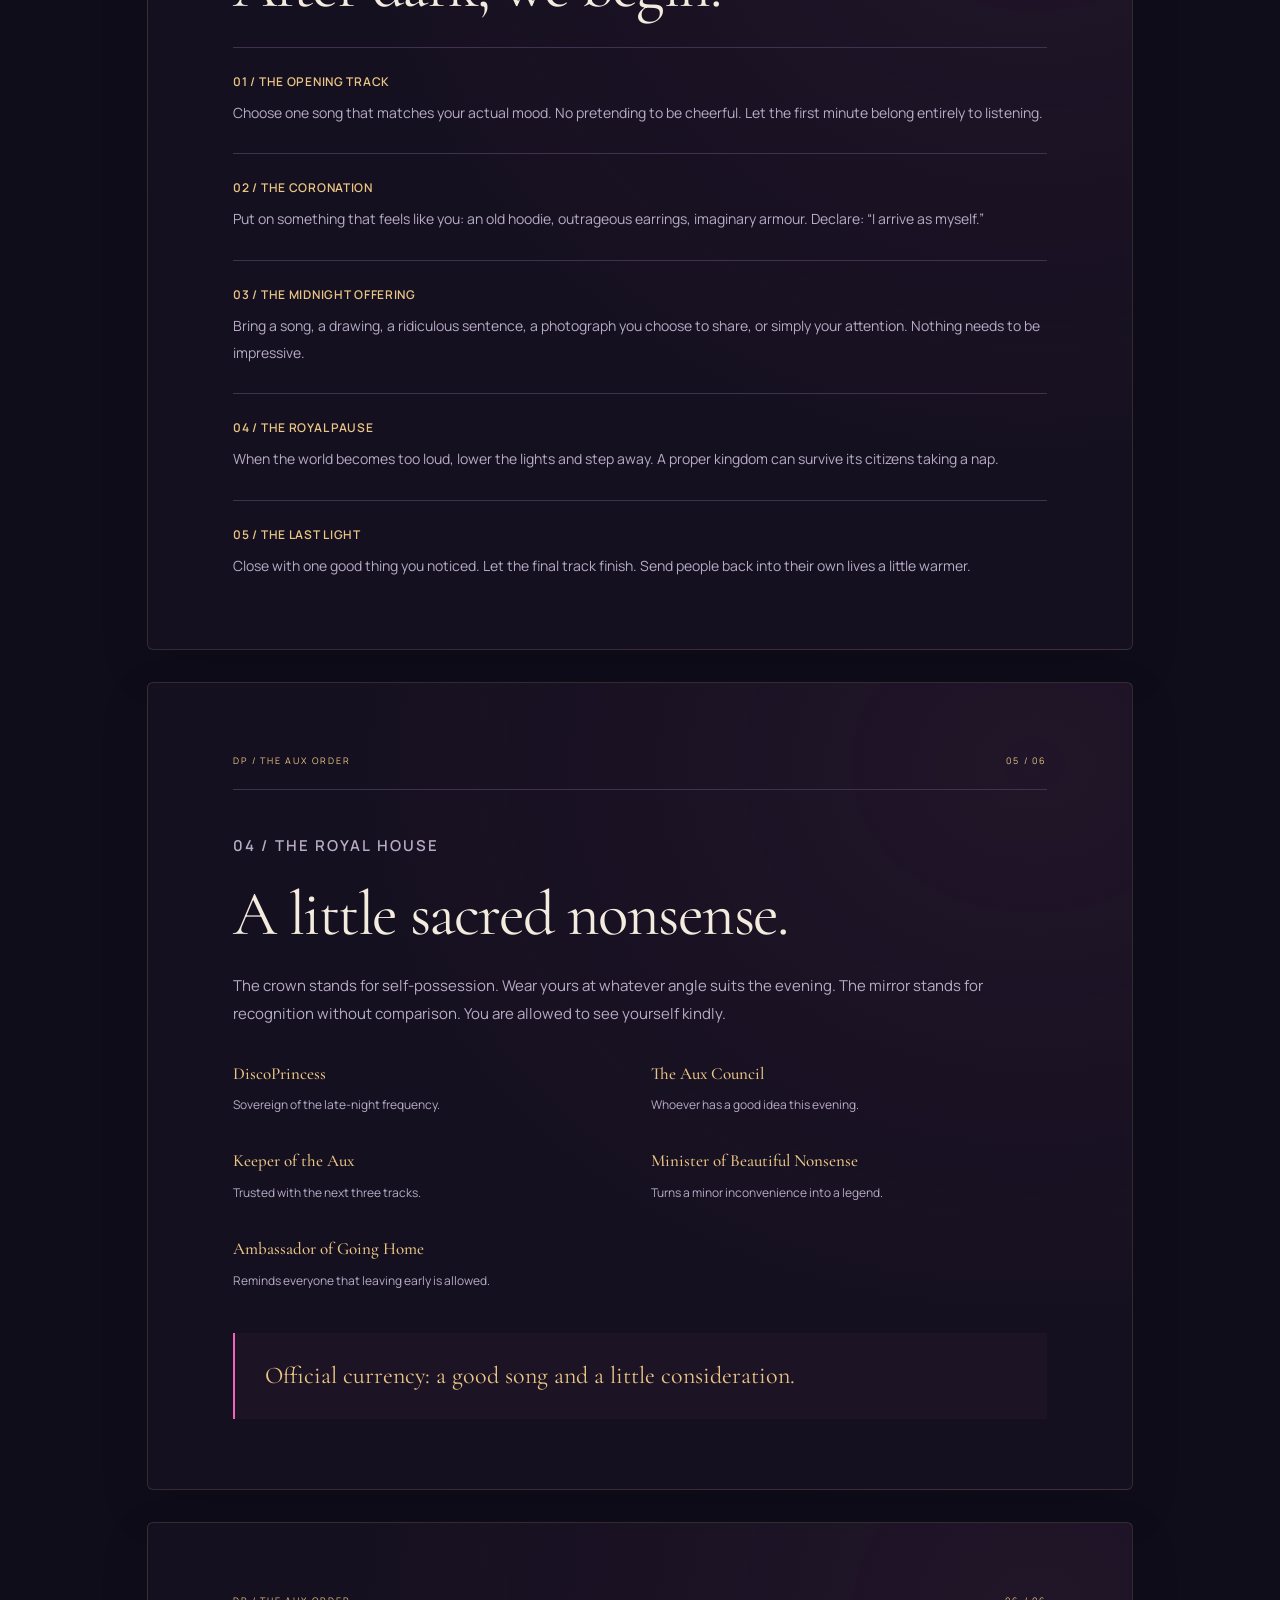
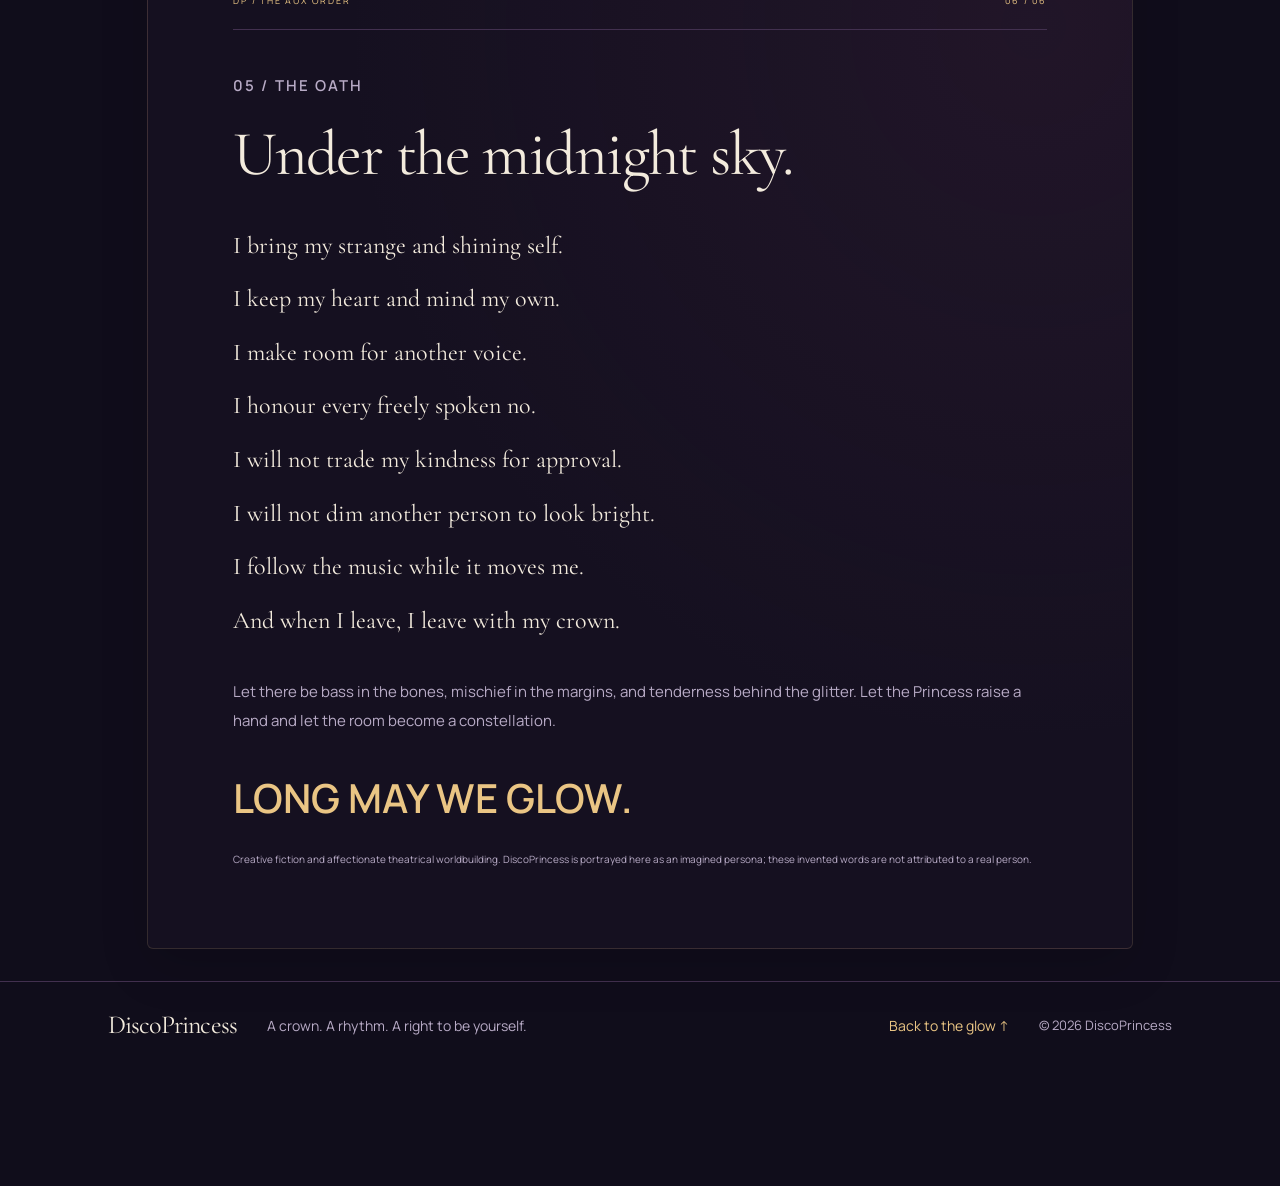
==== commit 02cf11a7: "Remove redundant header entry link that opened a second playback tab" ====
--- a/manifesto.html
+++ b/manifesto.html
@@ -4,15 +4,15 @@
 <meta charset="utf-8"><meta name="viewport" content="width=device-width,initial-scale=1"><meta name="theme-color" content="#100d1b">
 <title>The Aux Order Manifesto | DiscoPrincess</title><meta name="description" content="Step into the world of DiscoPrincess. Music, midnight mischief and the unapologetic glow.">
 <meta property="og:title" content="DiscoPrincess — The unapologetic glow"><meta property="og:description" content="A crown. A rhythm. A right to be yourself."><meta property="og:type" content="website">
-<link rel="icon" href="assets/mark.svg" type="image/svg+xml"><link rel="stylesheet" href="style.css?v=57b950e2277d">
+<link rel="icon" href="assets/mark.svg" type="image/svg+xml"><link rel="stylesheet" href="style.css?v=bed55204d7bb">
 </head>
 <body>
 <a class="skip" href="index.html#music">Skip to music</a>
-<header><a class="brand" href="index.html#home" aria-label="DiscoPrincess home"><img src="assets/mark.svg" alt="" width="48" height="48"><span>Disco<span class="brand-princess">Princess</span><small>THE UNAPOLOGETIC GLOW</small></span></a><nav aria-label="Main navigation"><a href="index.html#music">Music</a><a href="index.html#about">Her world</a><a href="index.html#community">Community</a><a href="manifesto.html">Manifesto</a></nav><a class="nav-external" href="index.html#music" target="_blank" rel="noopener">Enter her world <span>↗</span></a></header>
+<header><a class="brand" href="index.html#home" aria-label="DiscoPrincess home"><img src="assets/mark.svg" alt="" width="48" height="48"><span>Disco<span class="brand-princess">Princess</span><small>THE UNAPOLOGETIC GLOW</small></span></a><nav aria-label="Main navigation"><a href="index.html#music">Music</a><a href="index.html#about">Her world</a><a href="index.html#community">Community</a><a href="manifesto.html">Manifesto</a></nav></header>
 <main class="manifesto-main"><a class="back-link" href="index.html">← Back to the frequency</a><section class="manifesto-folio manifesto-cover"><div class="folio-label"><span>DP / THE AUX ORDER</span><span>01 / 06</span></div><img src="assets/mark.svg" alt="DiscoPrincess crown seal"><p class="eyebrow">THE SOUND OF THE</p><h1>Unapologetic<br><em>glow.</em></h1><p class="cover-title">THE DISCOPRINCESS MANIFESTO</p><p class="cover-subtitle">For the midnight misfits, the tender rebels, and everyone who refuses to become smaller just to fit the room.</p><p>A crown. A rhythm. A right to be yourself.</p></section><section class="manifesto-folio"><div class="folio-label"><span>DP / THE AUX ORDER</span><span>02 / 06</span></div><p class="eyebrow">01 / THE PROCLAMATION</p><h2>Let the ordinary tremble.</h2><p>Beloved creatures of the late hour, we have spent enough evenings apologising for our brightness. Enough shrinking our laughter, editing our strangeness, and calling our desires inconvenient.</p><p>Tonight we establish a different kingdom: a republic of rhythm, music, imagination, kindness and magnificent nerve. Its palace may be a bedroom. Its cathedral may be a pair of headphones. Its royal procession may consist of one person making tea at two in the morning.</p><p>DiscoPrincess takes the glittering throne as our mistress of ceremonies: keeper of the unexpected track, patron of the beautifully peculiar, and first defender of the right to change your mind.</p><p>Her crown is theatrical. Your freedom is real. No title outranks your boundaries. No chant replaces your judgement. We gather because something in the music says: there you are.</p><blockquote class="manifesto-quote">We do not ask to be normal.<br>We ask for the volume to be turned up.</blockquote></section><section class="manifesto-folio"><div class="folio-label"><span>DP / THE AUX ORDER</span><span>03 / 06</span></div><p class="eyebrow">02 / THE SEVEN ARTICLES</p><h2>The Aux constitution.</h2><ol class="manifesto-articles"><li><div><h3>KEEP YOUR OWN CROWN</h3><p>Admire the Princess. Keep your own mind. Nobody here is required to agree, adore, or applaud on command.</p></div></li><li><div><h3>MAKE ROOM FOR THE STRANGE</h3><p>Odd tastes, crooked humour, improbable dreams: bring them. Curiosity is our dress code.</p></div></li><li><div><h3>LET KINDNESS HAVE TEETH</h3><p>Be warm without becoming a doormat. A clear boundary is a beautiful thing.</p></div></li><li><div><h3>HONOUR THE PRIVATE WORLD</h3><p>A secret stays a secret. A face, name, message or story belongs to the person who shared it.</p></div></li><li><div><h3>WORSHIP THE SONG, NOT THE SCORE</h3><p>Create for the shiver, the laugh, the unexpected feeling. Popularity is no proof of magic.</p></div></li><li><div><h3>ALLOW THE QUIET ONES TO GLOW</h3><p>No performance is owed. Listening counts. Resting counts. Showing up as you are counts.</p></div></li><li><div><h3>LEAVE EVERY DOOR UNLOCKED</h3><p>Belonging is freely chosen. Come closer, step back, leave, return. Affection never becomes a debt.</p></div></li></ol></section><section class="manifesto-folio"><div class="folio-label"><span>DP / THE AUX ORDER</span><span>04 / 06</span></div><p class="eyebrow">03 / RITUALS OF THE ORDER</p><h2>After dark, we begin.</h2><div class="manifesto-ritual"><h3>01 / THE OPENING TRACK</h3><p>Choose one song that matches your actual mood. No pretending to be cheerful. Let the first minute belong entirely to listening.</p></div><div class="manifesto-ritual"><h3>02 / THE CORONATION</h3><p>Put on something that feels like you: an old hoodie, outrageous earrings, imaginary armour. Declare: “I arrive as myself.”</p></div><div class="manifesto-ritual"><h3>03 / THE MIDNIGHT OFFERING</h3><p>Bring a song, a drawing, a ridiculous sentence, a photograph you choose to share, or simply your attention. Nothing needs to be impressive.</p></div><div class="manifesto-ritual"><h3>04 / THE ROYAL PAUSE</h3><p>When the world becomes too loud, lower the lights and step away. A proper kingdom can survive its citizens taking a nap.</p></div><div class="manifesto-ritual"><h3>05 / THE LAST LIGHT</h3><p>Close with one good thing you noticed. Let the final track finish. Send people back into their own lives a little warmer.</p></div></section><section class="manifesto-folio"><div class="folio-label"><span>DP / THE AUX ORDER</span><span>05 / 06</span></div><p class="eyebrow">04 / THE ROYAL HOUSE</p><h2>A little sacred nonsense.</h2><p>The crown stands for self-possession. Wear yours at whatever angle suits the evening. The mirror stands for recognition without comparison. You are allowed to see yourself kindly.</p><div class="manifesto-roles"><div><strong>DiscoPrincess</strong><p>Sovereign of the late-night frequency.</p></div><div><strong>The Aux Council</strong><p>Whoever has a good idea this evening.</p></div><div><strong>Keeper of the Aux</strong><p>Trusted with the next three tracks.</p></div><div><strong>Minister of Beautiful Nonsense</strong><p>Turns a minor inconvenience into a legend.</p></div><div><strong>Ambassador of Going Home</strong><p>Reminds everyone that leaving early is allowed.</p></div></div><blockquote class="manifesto-quote">Official currency: a good song and a little consideration.</blockquote></section><section class="manifesto-folio"><div class="folio-label"><span>DP / THE AUX ORDER</span><span>06 / 06</span></div><p class="eyebrow">05 / THE OATH</p><h2>Under the midnight sky.</h2><div class="manifesto-oath"><span>I bring my strange and shining self.</span><span>I keep my heart and mind my own.</span><span>I make room for another voice.</span><span>I honour every freely spoken no.</span><span>I will not trade my kindness for approval.</span><span>I will not dim another person to look bright.</span><span>I follow the music while it moves me.</span><span>And when I leave, I leave with my crown.</span></div><p>Let there be bass in the bones, mischief in the margins, and tenderness behind the glitter. Let the Princess raise a hand and let the room become a constellation.</p><div class="manifesto-decree">LONG MAY WE GLOW.</div><p class="fiction-note">Creative fiction and affectionate theatrical worldbuilding. DiscoPrincess is portrayed here as an imagined persona; these invented words are not attributed to a real person.</p></section></main>
 <footer><a class="brand" href="index.html#home">DiscoPrincess</a><p>A crown. A rhythm. A right to be yourself.</p><a href="index.html#home">Back to the glow ↑</a><small>© <span id="year"></span> DiscoPrincess</small></footer>
 <aside class="player" aria-label="Music player"><div class="now-playing"><img id="player-art" src="assets/mark.svg" alt="" width="48" height="48"><div><strong id="player-title">The listening room</strong><span id="player-subtitle">A new selection is on its way.</span><a id="song-link" href="https://treblo.com/playlist/fc9c7ed2-6dad-46bc-946e-d6cd061907c8" target="_blank" rel="noopener" aria-label="Open current song on Treblo">Treblo <span aria-hidden="true">↗</span></a></div></div><div class="player-center"><div class="player-buttons"><button id="shuffle" aria-label="Enable shuffle" aria-pressed="false">⇄</button><button id="prev" aria-label="Previous track">⏮</button><button id="play" class="play-main" aria-label="Play">▶</button><button id="next" aria-label="Next track">⏭</button><button id="repeat" aria-label="Repeat current track" aria-pressed="false">↻</button></div><div class="progress"><span id="elapsed">0:00</span><input id="seek" type="range" min="0" max="100" value="0" aria-label="Playback position"><span id="duration">0:00</span></div></div><div class="player-end"><button id="mute" aria-label="Mute">♫</button><input id="volume" aria-label="Volume" type="range" min="0" max="1" step="0.01" value="0.7"></div><p id="player-status" class="player-status" role="status" aria-live="polite"></p></aside>
 <button id="begin" hidden></button><button id="shuffle-all" hidden></button><div id="tracks" hidden></div><audio id="audio" preload="none"></audio>
-<script id="track-data" type="application/json">[{"id": "0cd29cd9-27c5-4252-bf09-23062aa931f0", "title": "Bow to the Bass #BassBattle", "artist": "discoprincess", "audio": "https://cdn.treblo.com/generations3/audio_85b8567b-b85a-414c-bc3e-8d054627ffb2_1.ogg", "artwork": "https://scdn.treblo.com/images/uploadart-91655e50-d3aa-4a3b-814c-42bddfdda9f8.jpg", "duration": 221, "tags": ["bass house", "bass", "lowend", "deep", "acid house", "uk bass", "halftime", "riddim", "bass drum", "dark electronic", "heavy", "club", "rap", "female vocalist", "energetic", "british"], "likes": 11, "plays": 173, "comments": 5, "url": "https://treblo.com/song/0cd29cd9-27c5-4252-bf09-23062aa931f0"}, {"id": "59c1f8b3-5113-49fc-bf54-03ad0aba3779", "title": "Did Someone Say \"BASS\" (#BassBattle)", "artist": "numanpi", "audio": "https://cdn.treblo.com/generations3/audio_1c0fc709-72e5-402c-9d0e-783eaaed6717_0.ogg", "artwork": "https://scdn.treblo.com/images/uploadart-84c3ee97-957a-4098-b1fa-fa8542ac143c.jpg", "duration": 191, "tags": ["deep", "loud", "jump-up", "heavy", "powerful", "bass"], "likes": 8, "plays": 74, "comments": 2, "url": "https://treblo.com/song/59c1f8b3-5113-49fc-bf54-03ad0aba3779"}, {"id": "9112c1e4-9d53-4cbd-8135-0081aefa0220", "title": "Midnight Momentum #Bass Battle", "artist": "zion2000px", "audio": "https://cdn.treblo.com/generations3/audio_81d310ec-75b7-4480-a553-53e04c5103af_0.ogg", "artwork": "https://scdn.treblo.com/images/uploadart-7c2b322d-7c7e-40bc-90d7-1f6872d9728a.jpg", "duration": 268, "tags": ["upbeat", "2020s", "deep", "powerful", "atmospheric", "live", "bassline", "trailer music", "ambiance", "downtempo", "electronic", "energetic", "ambient", "epic", "explicit", "deadpan", "melodic", "rhythmic", "nocturnal", "percussion", "dancefloor drum and bass", "breakbeat", "instrumental", "electronic-synth"], "likes": 3, "plays": 30, "comments": 1, "url": "https://treblo.com/song/9112c1e4-9d53-4cbd-8135-0081aefa0220"}, {"id": "e641bf86-9cb7-4dae-a39f-0915d5e0407b", "title": "Deeper #BassBattle", "artist": "joe34789h", "audio": "https://cdn.treblo.com/generations3/audio_4a3bd480-d578-4de7-a343-b676e968c3d0_1.ogg", "artwork": "https://scdn.treblo.com/images/genoninsert_e641bf86-9cb7-4dae-a39f-0915d5e0407b.webp", "duration": 208, "tags": ["2020s", "bassline", "electronic", "future garage", "rhythmic", "nocturnal", "bass house", "party", "uk bass", "dubstep"], "likes": 4, "plays": 33, "comments": 0, "url": "https://treblo.com/song/e641bf86-9cb7-4dae-a39f-0915d5e0407b"}, {"id": "5960f8f2-900d-4f42-871a-d3340f646f11", "title": "Get Ur bAss Ready (#BassBattle)", "artist": "numanpi", "audio": "https://cdn.treblo.com/generations3/audio_f9a02d06-dfb0-434e-b1bb-9561d9319b29_0.ogg", "artwork": "https://scdn.treblo.com/images/uploadart-d4aa6bc3-c249-47ab-8265-e2723fc21e0d.jpg", "duration": 204, "tags": ["2020s", "deep", "heavy", "bassline"], "likes": 9, "plays": 81, "comments": 1, "url": "https://treblo.com/song/5960f8f2-900d-4f42-871a-d3340f646f11"}, {"id": "a6767a8e-213f-407c-95f0-dde8709ae346", "title": "𝙍𝙚𝙚𝙨𝙚’𝙨 ⓟⓘⓔⓒⓔⓢ #BassBattle (Need more Cowbell!)", "artist": "everready0202", "audio": "https://cdn.treblo.com/generations3/audio_6e1d67b9-a8eb-42a8-92a9-8e7c00e8e14a_1.ogg", "artwork": "https://scdn.treblo.com/images/uploadart-79acef30-8d74-4a1c-af5d-fa6a2dd09cba.png", "duration": 251, "tags": ["cowbell"], "likes": 26, "plays": 248, "comments": 2, "url": "https://treblo.com/song/a6767a8e-213f-407c-95f0-dde8709ae346"}, {"id": "2425cecf-babd-4e94-b3ef-eba6eddeae19", "title": "Child in the Dark", "artist": "ridley084", "audio": "https://cdn.treblo.com/generations3/audio_8e74af40-a573-40a7-8b68-7faff75c3195_1.ogg", "artwork": "https://scdn.treblo.com/images/uploadart-e01a37dc-c570-43d1-8d47-aff37b6ba9db.webp", "duration": 168, "tags": ["ominous", "industrial", "aggressive", "alternative pop", "hardcore", "industrial techno", "2020s", "electro-industrial", "dark pop"], "likes": 4, "plays": 36, "comments": 0, "url": "https://treblo.com/song/2425cecf-babd-4e94-b3ef-eba6eddeae19"}, {"id": "a203b02d-d32a-46ab-8fc7-6e96e47aab14", "title": "Subsonic Collapse #BASSBATTLE", "artist": "jintymculloch", "audio": "https://cdn.treblo.com/generations3/audio_b9c68d3a-9245-4f6b-9aa2-83f1ed81323b_0.ogg", "artwork": "https://scdn.treblo.com/images/uploadart-7056bcbf-bf9f-4e05-9771-bfdebed66b7c.webp", "duration": 216, "tags": ["apocalyptic", "male vocalist", "aggressive", "dark", "slam metal", "deathcore", "djent", "2020s", "brutal death metal", "heavy"], "likes": 5, "plays": 33, "comments": 0, "url": "https://treblo.com/song/a203b02d-d32a-46ab-8fc7-6e96e47aab14"}, {"id": "f7232f0b-042e-45a4-bc03-5a9b28e7f13f", "title": "Boom Kittys Return", "artist": "floofyc4t", "audio": "https://cdn.treblo.com/generations3/audio_a2c87dd3-984a-40ce-9698-2155ffd7f67c_1.ogg", "artwork": "https://scdn.treblo.com/images/uploadart-524b9f03-87b0-450b-a85c-9b17f506ecc2.webp", "duration": 189, "tags": ["2020s", "aggressive", "male vocalist", "hardcore edm", "vulgar", "trap [edm]", "bass house", "brostep", "riddim", "dubstep", "dark", "heavy"], "likes": 11, "plays": 67, "comments": 0, "url": "https://treblo.com/song/f7232f0b-042e-45a4-bc03-5a9b28e7f13f"}, {"id": "affb6f46-e7f5-4ede-b3a0-da1f8ac85486", "title": "Guessing #BASSBATTLE", "artist": "jintymculloch", "audio": "https://cdn.treblo.com/generations3/audio_dfdf00e0-6063-4ef3-ba46-e5b5c03ccff6_1.ogg", "artwork": "https://scdn.treblo.com/images/uploadart-671020bb-da49-4790-a7af-7828bb08512e.webp", "duration": 240, "tags": ["slam metal", "lowend", "heavy", "intense", "full-on psytrance", "dark psytrance"], "likes": 14, "plays": 88, "comments": 1, "url": "https://treblo.com/song/affb6f46-e7f5-4ede-b3a0-da1f8ac85486"}, {"id": "23376ffd-4672-48a0-ad80-0c7afaaf0b0c", "title": "Bass Tester", "artist": "saundo", "audio": "https://cdn.treblo.com/generations3/audio_f3c00c20-58d0-49e0-9b41-c9a973116d38_1.ogg", "artwork": "https://scdn.treblo.com/images/uploadart-b4ed797e-69f9-46ec-becd-bac1037ab128.png", "duration": 209, "tags": ["future bass", "2020s", "trap [edm]", "trap edm", "miami bass", "energetic", "good artist", "good song", "singer-songwriter", "bass", "double bass", "world", "heavy", "aggressive", "drums", "russian trap", "requiem"], "likes": 17, "plays": 204, "comments": 4, "url": "https://treblo.com/song/23376ffd-4672-48a0-ad80-0c7afaaf0b0c"}, {"id": "f9fac050-98a4-46b5-93c6-93696cb9a555", "title": "Take The Low #BASSBATTLE", "artist": "jintymculloch", "audio": "https://cdn.treblo.com/generations3/audio_63e8fdf0-be9a-48f6-9a3f-8a858c817d49_1.ogg", "artwork": "https://scdn.treblo.com/images/uploadart-dddec30b-70da-4461-a300-ffaf398e2df1.webp", "duration": 263, "tags": ["hard trance", "donk", "heavy", "bassline", "lowend", "hardstyle"], "likes": 4, "plays": 34, "comments": 1, "url": "https://treblo.com/song/f9fac050-98a4-46b5-93c6-93696cb9a555"}, {"id": "4ace9453-7a81-4fa5-90e2-06fbaaf246df", "title": "Hail to Gumbo [King of Bass] #BassBattle", "artist": "umbradeus", "audio": "https://cdn.treblo.com/generations3/audio_a5b8e0ed-f375-48d1-b4e9-544865a9c20a_0.ogg", "artwork": "https://scdn.treblo.com/images/uploadart-2c792530-e6d5-4ac2-868a-770873faa603.png", "duration": 204, "tags": ["grime", "darkstep", "dark trap", "deep", "bass", "glitch hop edm", "lowend", "aggressive", "drumstep", "deathstep", "future bass", "bassline", "glitch", "weird", "quirky", "bass", "fast", "fast", "fast"], "likes": 6, "plays": 25, "comments": 1, "url": "https://treblo.com/song/4ace9453-7a81-4fa5-90e2-06fbaaf246df"}, {"id": "fb80dd97-2106-4ccc-a211-857a11f3c668", "title": "360 Devastation #bassbattle", "artist": "mahmoudhassan", "audio": "https://cdn.treblo.com/generations3/audio_dceb6941-2936-4733-ab53-56e4de2e1c71_1.ogg", "artwork": "https://scdn.treblo.com/images/genoninsert_fb80dd97-2106-4ccc-a211-857a11f3c668.webp", "duration": 180, "tags": ["bass house", "gabber", "hardstyle", "uk bass", "bassline", "riddim", "hardcore edm", "dubstep", "hardcore breaks", "2020s", "brostep", "electronic trap"], "likes": 12, "plays": 71, "comments": 6, "url": "https://treblo.com/song/fb80dd97-2106-4ccc-a211-857a11f3c668"}, {"id": "24052074-bf8b-44e9-b22d-7ba9141f96cf", "title": "Bubblegum Bassquake", "artist": "bunnieparker", "audio": "https://cdn.treblo.com/generations3/audio_b8dff1a3-9b62-4b71-8ca8-bfd89b3d04d2_0.ogg", "artwork": "https://scdn.treblo.com/images/uploadart-1018143a-53b9-4ccf-b1f8-7b08379cbcfb.png", "duration": 180, "tags": ["bass", "brostep", "hyperpop", "heavy", "metal", "female vocalist", "2020s", "edm", "dubstep", "bubblegum bass", "hardcore edm"], "likes": 11, "plays": 34, "comments": 3, "url": "https://treblo.com/song/24052074-bf8b-44e9-b22d-7ba9141f96cf"}, {"id": "12c2b8fc-a3ad-4bde-bef8-47e03fea699b", "title": "Hiccups [King of Bass]", "artist": "umbradeus", "audio": "https://cdn.treblo.com/generations3/audio_8ad85555-d113-47b7-a457-fcad61834bfc_0.ogg", "artwork": "https://scdn.treblo.com/images/uploadart-4e16779a-8875-4227-afee-2c0ab296fc7e.png", "duration": 147, "tags": ["dubstep", "grime", "dark trap", "deep", "bass", "glitch hop edm", "lowend", "aggressive", "drumstep", "future bass", "bassline", "glitch", "weird", "quirky", "bass", "fast", "fast", "fast"], "likes": 3, "plays": 17, "comments": 0, "url": "https://treblo.com/song/12c2b8fc-a3ad-4bde-bef8-47e03fea699b"}]</script><script src="app.js?v=3fc21b9fbe88"></script>
+<script id="track-data" type="application/json">[{"id": "0cd29cd9-27c5-4252-bf09-23062aa931f0", "title": "Bow to the Bass #BassBattle", "artist": "discoprincess", "audio": "https://cdn.treblo.com/generations3/audio_85b8567b-b85a-414c-bc3e-8d054627ffb2_1.ogg", "artwork": "https://scdn.treblo.com/images/uploadart-91655e50-d3aa-4a3b-814c-42bddfdda9f8.jpg", "duration": 221, "tags": ["bass house", "bass", "lowend", "deep", "acid house", "uk bass", "halftime", "riddim", "bass drum", "dark electronic", "heavy", "club", "rap", "female vocalist", "energetic", "british"], "likes": 11, "plays": 173, "comments": 5, "url": "https://treblo.com/song/0cd29cd9-27c5-4252-bf09-23062aa931f0"}, {"id": "59c1f8b3-5113-49fc-bf54-03ad0aba3779", "title": "Did Someone Say \"BASS\" (#BassBattle)", "artist": "numanpi", "audio": "https://cdn.treblo.com/generations3/audio_1c0fc709-72e5-402c-9d0e-783eaaed6717_0.ogg", "artwork": "https://scdn.treblo.com/images/uploadart-84c3ee97-957a-4098-b1fa-fa8542ac143c.jpg", "duration": 191, "tags": ["deep", "loud", "jump-up", "heavy", "powerful", "bass"], "likes": 8, "plays": 74, "comments": 2, "url": "https://treblo.com/song/59c1f8b3-5113-49fc-bf54-03ad0aba3779"}, {"id": "9112c1e4-9d53-4cbd-8135-0081aefa0220", "title": "Midnight Momentum #Bass Battle", "artist": "zion2000px", "audio": "https://cdn.treblo.com/generations3/audio_81d310ec-75b7-4480-a553-53e04c5103af_0.ogg", "artwork": "https://scdn.treblo.com/images/uploadart-7c2b322d-7c7e-40bc-90d7-1f6872d9728a.jpg", "duration": 268, "tags": ["upbeat", "2020s", "deep", "powerful", "atmospheric", "live", "bassline", "trailer music", "ambiance", "downtempo", "electronic", "energetic", "ambient", "epic", "explicit", "deadpan", "melodic", "rhythmic", "nocturnal", "percussion", "dancefloor drum and bass", "breakbeat", "instrumental", "electronic-synth"], "likes": 3, "plays": 30, "comments": 1, "url": "https://treblo.com/song/9112c1e4-9d53-4cbd-8135-0081aefa0220"}, {"id": "e641bf86-9cb7-4dae-a39f-0915d5e0407b", "title": "Deeper #BassBattle", "artist": "joe34789h", "audio": "https://cdn.treblo.com/generations3/audio_4a3bd480-d578-4de7-a343-b676e968c3d0_1.ogg", "artwork": "https://scdn.treblo.com/images/genoninsert_e641bf86-9cb7-4dae-a39f-0915d5e0407b.webp", "duration": 208, "tags": ["2020s", "bassline", "electronic", "future garage", "rhythmic", "nocturnal", "bass house", "party", "uk bass", "dubstep"], "likes": 4, "plays": 33, "comments": 0, "url": "https://treblo.com/song/e641bf86-9cb7-4dae-a39f-0915d5e0407b"}, {"id": "5960f8f2-900d-4f42-871a-d3340f646f11", "title": "Get Ur bAss Ready (#BassBattle)", "artist": "numanpi", "audio": "https://cdn.treblo.com/generations3/audio_f9a02d06-dfb0-434e-b1bb-9561d9319b29_0.ogg", "artwork": "https://scdn.treblo.com/images/uploadart-d4aa6bc3-c249-47ab-8265-e2723fc21e0d.jpg", "duration": 204, "tags": ["2020s", "deep", "heavy", "bassline"], "likes": 9, "plays": 81, "comments": 1, "url": "https://treblo.com/song/5960f8f2-900d-4f42-871a-d3340f646f11"}, {"id": "a6767a8e-213f-407c-95f0-dde8709ae346", "title": "𝙍𝙚𝙚𝙨𝙚’𝙨 ⓟⓘⓔⓒⓔⓢ #BassBattle (Need more Cowbell!)", "artist": "everready0202", "audio": "https://cdn.treblo.com/generations3/audio_6e1d67b9-a8eb-42a8-92a9-8e7c00e8e14a_1.ogg", "artwork": "https://scdn.treblo.com/images/uploadart-79acef30-8d74-4a1c-af5d-fa6a2dd09cba.png", "duration": 251, "tags": ["cowbell"], "likes": 26, "plays": 248, "comments": 2, "url": "https://treblo.com/song/a6767a8e-213f-407c-95f0-dde8709ae346"}, {"id": "2425cecf-babd-4e94-b3ef-eba6eddeae19", "title": "Child in the Dark", "artist": "ridley084", "audio": "https://cdn.treblo.com/generations3/audio_8e74af40-a573-40a7-8b68-7faff75c3195_1.ogg", "artwork": "https://scdn.treblo.com/images/uploadart-e01a37dc-c570-43d1-8d47-aff37b6ba9db.webp", "duration": 168, "tags": ["ominous", "industrial", "aggressive", "alternative pop", "hardcore", "industrial techno", "2020s", "electro-industrial", "dark pop"], "likes": 4, "plays": 36, "comments": 0, "url": "https://treblo.com/song/2425cecf-babd-4e94-b3ef-eba6eddeae19"}, {"id": "a203b02d-d32a-46ab-8fc7-6e96e47aab14", "title": "Subsonic Collapse #BASSBATTLE", "artist": "jintymculloch", "audio": "https://cdn.treblo.com/generations3/audio_b9c68d3a-9245-4f6b-9aa2-83f1ed81323b_0.ogg", "artwork": "https://scdn.treblo.com/images/uploadart-7056bcbf-bf9f-4e05-9771-bfdebed66b7c.webp", "duration": 216, "tags": ["apocalyptic", "male vocalist", "aggressive", "dark", "slam metal", "deathcore", "djent", "2020s", "brutal death metal", "heavy"], "likes": 5, "plays": 33, "comments": 0, "url": "https://treblo.com/song/a203b02d-d32a-46ab-8fc7-6e96e47aab14"}, {"id": "f7232f0b-042e-45a4-bc03-5a9b28e7f13f", "title": "Boom Kittys Return", "artist": "floofyc4t", "audio": "https://cdn.treblo.com/generations3/audio_a2c87dd3-984a-40ce-9698-2155ffd7f67c_1.ogg", "artwork": "https://scdn.treblo.com/images/uploadart-524b9f03-87b0-450b-a85c-9b17f506ecc2.webp", "duration": 189, "tags": ["2020s", "aggressive", "male vocalist", "hardcore edm", "vulgar", "trap [edm]", "bass house", "brostep", "riddim", "dubstep", "dark", "heavy"], "likes": 11, "plays": 67, "comments": 0, "url": "https://treblo.com/song/f7232f0b-042e-45a4-bc03-5a9b28e7f13f"}, {"id": "affb6f46-e7f5-4ede-b3a0-da1f8ac85486", "title": "Guessing #BASSBATTLE", "artist": "jintymculloch", "audio": "https://cdn.treblo.com/generations3/audio_dfdf00e0-6063-4ef3-ba46-e5b5c03ccff6_1.ogg", "artwork": "https://scdn.treblo.com/images/uploadart-671020bb-da49-4790-a7af-7828bb08512e.webp", "duration": 240, "tags": ["slam metal", "lowend", "heavy", "intense", "full-on psytrance", "dark psytrance"], "likes": 14, "plays": 88, "comments": 1, "url": "https://treblo.com/song/affb6f46-e7f5-4ede-b3a0-da1f8ac85486"}, {"id": "23376ffd-4672-48a0-ad80-0c7afaaf0b0c", "title": "Bass Tester", "artist": "saundo", "audio": "https://cdn.treblo.com/generations3/audio_f3c00c20-58d0-49e0-9b41-c9a973116d38_1.ogg", "artwork": "https://scdn.treblo.com/images/uploadart-b4ed797e-69f9-46ec-becd-bac1037ab128.png", "duration": 209, "tags": ["future bass", "2020s", "trap [edm]", "trap edm", "miami bass", "energetic", "good artist", "good song", "singer-songwriter", "bass", "double bass", "world", "heavy", "aggressive", "drums", "russian trap", "requiem"], "likes": 17, "plays": 204, "comments": 4, "url": "https://treblo.com/song/23376ffd-4672-48a0-ad80-0c7afaaf0b0c"}, {"id": "f9fac050-98a4-46b5-93c6-93696cb9a555", "title": "Take The Low #BASSBATTLE", "artist": "jintymculloch", "audio": "https://cdn.treblo.com/generations3/audio_63e8fdf0-be9a-48f6-9a3f-8a858c817d49_1.ogg", "artwork": "https://scdn.treblo.com/images/uploadart-dddec30b-70da-4461-a300-ffaf398e2df1.webp", "duration": 263, "tags": ["hard trance", "donk", "heavy", "bassline", "lowend", "hardstyle"], "likes": 4, "plays": 34, "comments": 1, "url": "https://treblo.com/song/f9fac050-98a4-46b5-93c6-93696cb9a555"}, {"id": "4ace9453-7a81-4fa5-90e2-06fbaaf246df", "title": "Hail to Gumbo [King of Bass] #BassBattle", "artist": "umbradeus", "audio": "https://cdn.treblo.com/generations3/audio_a5b8e0ed-f375-48d1-b4e9-544865a9c20a_0.ogg", "artwork": "https://scdn.treblo.com/images/uploadart-2c792530-e6d5-4ac2-868a-770873faa603.png", "duration": 204, "tags": ["grime", "darkstep", "dark trap", "deep", "bass", "glitch hop edm", "lowend", "aggressive", "drumstep", "deathstep", "future bass", "bassline", "glitch", "weird", "quirky", "bass", "fast", "fast", "fast"], "likes": 6, "plays": 25, "comments": 1, "url": "https://treblo.com/song/4ace9453-7a81-4fa5-90e2-06fbaaf246df"}, {"id": "fb80dd97-2106-4ccc-a211-857a11f3c668", "title": "360 Devastation #bassbattle", "artist": "mahmoudhassan", "audio": "https://cdn.treblo.com/generations3/audio_dceb6941-2936-4733-ab53-56e4de2e1c71_1.ogg", "artwork": "https://scdn.treblo.com/images/genoninsert_fb80dd97-2106-4ccc-a211-857a11f3c668.webp", "duration": 180, "tags": ["bass house", "gabber", "hardstyle", "uk bass", "bassline", "riddim", "hardcore edm", "dubstep", "hardcore breaks", "2020s", "brostep", "electronic trap"], "likes": 12, "plays": 71, "comments": 6, "url": "https://treblo.com/song/fb80dd97-2106-4ccc-a211-857a11f3c668"}, {"id": "24052074-bf8b-44e9-b22d-7ba9141f96cf", "title": "Bubblegum Bassquake", "artist": "bunnieparker", "audio": "https://cdn.treblo.com/generations3/audio_b8dff1a3-9b62-4b71-8ca8-bfd89b3d04d2_0.ogg", "artwork": "https://scdn.treblo.com/images/uploadart-1018143a-53b9-4ccf-b1f8-7b08379cbcfb.png", "duration": 180, "tags": ["bass", "brostep", "hyperpop", "heavy", "metal", "female vocalist", "2020s", "edm", "dubstep", "bubblegum bass", "hardcore edm"], "likes": 11, "plays": 34, "comments": 3, "url": "https://treblo.com/song/24052074-bf8b-44e9-b22d-7ba9141f96cf"}, {"id": "12c2b8fc-a3ad-4bde-bef8-47e03fea699b", "title": "Hiccups [King of Bass]", "artist": "umbradeus", "audio": "https://cdn.treblo.com/generations3/audio_8ad85555-d113-47b7-a457-fcad61834bfc_0.ogg", "artwork": "https://scdn.treblo.com/images/uploadart-4e16779a-8875-4227-afee-2c0ab296fc7e.png", "duration": 147, "tags": ["dubstep", "grime", "dark trap", "deep", "bass", "glitch hop edm", "lowend", "aggressive", "drumstep", "future bass", "bassline", "glitch", "weird", "quirky", "bass", "fast", "fast", "fast"], "likes": 3, "plays": 17, "comments": 0, "url": "https://treblo.com/song/12c2b8fc-a3ad-4bde-bef8-47e03fea699b"}]</script><script src="app.js?v=707ec14cbf6b"></script>
 </body></html>
 
--- a/style.css
+++ b/style.css
@@ -46,3 +46,10 @@
 .hero{min-height:780px;height:94svh;max-height:1100px}.hero-image{background:url(https://scdn.treblo.com/images/uploadart-f2dea02e-6204-4747-aa80-d4c3ebda7dfd.jpg) center/cover no-repeat;filter:none;transform:none}.hero-image:after{display:none}.hero-shade{background:linear-gradient(90deg,#100d1be6 0%,#100d1b96 37%,#100d1b18 75%),linear-gradient(0deg,#100d1b,transparent 30%,#100d1b25)}.hero-copy{top:28%;left:7%;right:auto;width:44%;z-index:2}.hero h1{font-size:clamp(65px,6.5vw,108px)}.hero-portrait{position:absolute;right:5%;top:50%;transform:translateY(-45%);width:clamp(330px,40vw,650px);z-index:1;filter:drop-shadow(0 24px 55px #0008)}.hero-portrait img{display:block;width:100%;height:auto;border-radius:22px}.hero-caption{z-index:2;left:7%}.royal-portrait{background:none;border:0;aspect-ratio:auto}.royal-portrait img{width:100%;height:auto;aspect-ratio:1;object-fit:contain;border-radius:14px}.portrait-label{color:var(--gold)}
 @media(max-width:1000px) and (min-width:701px){.hero-copy{left:5%;width:46%}.hero h1{font-size:72px}.hero-portrait{right:3%;width:42vw}.hero-description{font-size:15px}.hero-actions{gap:16px}.hero-caption{left:5%;font-size:16px}}
 @media(max-width:700px){.hero{height:auto;min-height:0;max-height:none;display:flex;flex-direction:column;padding:135px 7% 125px;gap:32px}.hero-copy{position:relative;top:auto;left:auto;right:auto;width:auto;order:0}.hero h1{font-size:clamp(60px,11vw,82px);margin-bottom:23px}.hero-description{font-size:15px;margin-bottom:24px}.hero-portrait{position:relative;right:auto;top:auto;transform:none;width:min(100%,440px);margin:0 auto;order:1}.hero-portrait img{border-radius:18px}.hero-shade{background:linear-gradient(90deg,#100d1bbf,#100d1b55),linear-gradient(0deg,#100d1b,transparent 45%)}.hero-caption{bottom:30px;left:7%;right:12%;font-size:15px}.hero-caption small{font-size:10px}.hero .scroll{bottom:42px;right:6%}.royal-portrait{width:90%}}
+
+/* Silent cinematic opening; the music player owns audio. */
+.hero-video{position:absolute;inset:0;width:100%;height:100%;object-fit:cover;z-index:0;opacity:0;transition:opacity .6s;pointer-events:none}.hero-video.is-playing{opacity:1}.hero-shade{z-index:1;background:linear-gradient(90deg,#100d1bd9, #100d1b66 50%,#100d1b18),linear-gradient(0deg,#100d1b,transparent 40%)}.hero .scroll{z-index:2}.hero-image{background:radial-gradient(ellipse at 75% 40%,#153c43,#100d1b 80%)}.hero-copy{width:55%;max-width:700px}.hero{min-height:760px;height:94svh}.hero-portrait{display:none}
+@media(max-width:700px){.hero{display:block;height:88svh;min-height:700px;max-height:1000px;padding:0}.hero-copy{position:absolute;top:25%;left:7%;right:7%;width:auto}.hero-video{object-position:center}.hero-caption{position:absolute;bottom:35px}.hero-shade{background:linear-gradient(90deg,#100d1ba6,#100d1b33),linear-gradient(0deg,#100d1b,transparent 55%)}}
+
+/* The entrance: a luminous record orbit and a living waveform. */
+.entrance-locked{overflow:hidden}.entrance{position:fixed;inset:0;z-index:1000;display:grid;place-items:center;overflow:auto;background:radial-gradient(ellipse at 50% 40%,#38203e 0,#151020 46%,#100d1b 80%);transition:opacity .6s ease,visibility .6s}.entrance-inner{text-align:center;padding:40px 24px;max-width:650px;width:100%}.entrance .eyebrow{justify-content:center;font-size:10px;letter-spacing:.24em;margin-bottom:32px}.entrance-orbit{position:relative;width:200px;height:200px;display:grid;place-items:center;margin:0 auto 30px}.entrance-orbit:before,.entrance-orbit:after{content:'';position:absolute;border:1px solid #eac58424;border-radius:50%;inset:0}.entrance-orbit:after{inset:13px;border-color:#f163bd30}.entrance-orbit>span{position:absolute;inset:0;border-radius:50%;border:1px solid transparent;border-top-color:var(--gold);border-right-color:#f163bd77;animation:entrance-spin 3s linear infinite}.entrance-orbit img{filter:drop-shadow(0 0 20px #eac58420)}.entrance h1{font:500 clamp(44px,9vw,72px)/1 var(--serif);letter-spacing:-.04em;margin:0 0 17px;text-transform:none}.entrance h1 em{font-style:italic}.entrance-tagline{font:14px var(--sans);color:var(--muted)}.entrance-wave{display:flex;align-items:center;justify-content:center;gap:5px;height:42px;margin:27px 0 10px}.entrance-wave i{display:block;width:3px;height:8px;border-radius:3px;background:linear-gradient(var(--pink),var(--gold));animation:entrance-wave 1.2s ease-in-out infinite;animation-delay:calc(var(--n)*-.11s)}#entrance-status{font:11px/1.6 var(--sans);color:var(--muted);min-height:20px;margin-bottom:24px}.entrance button{display:block;margin:0 auto;border-radius:30px;background:var(--gold);color:#201529;padding:15px 33px;font:600 12px var(--sans);letter-spacing:.06em;min-width:220px}.entrance button:disabled{background:#ffffff0a;color:#b8abc6;opacity:1;cursor:wait;border:1px solid #eac58422}.entrance button.entrance-skip{background:none;color:var(--muted);font-size:10px;margin-top:14px;min-width:0;padding:10px}.entrance.is-ready .entrance-orbit{filter:drop-shadow(0 0 25px #f163bd30)}.entrance.is-leaving{opacity:0;visibility:hidden;pointer-events:none}@keyframes entrance-spin{to{transform:rotate(360deg)}}@keyframes entrance-wave{0%,100%{height:8px;opacity:.4}50%{height:32px;opacity:1}}@media(prefers-reduced-motion:reduce){.entrance *{animation:none!important;transition:none!important}}
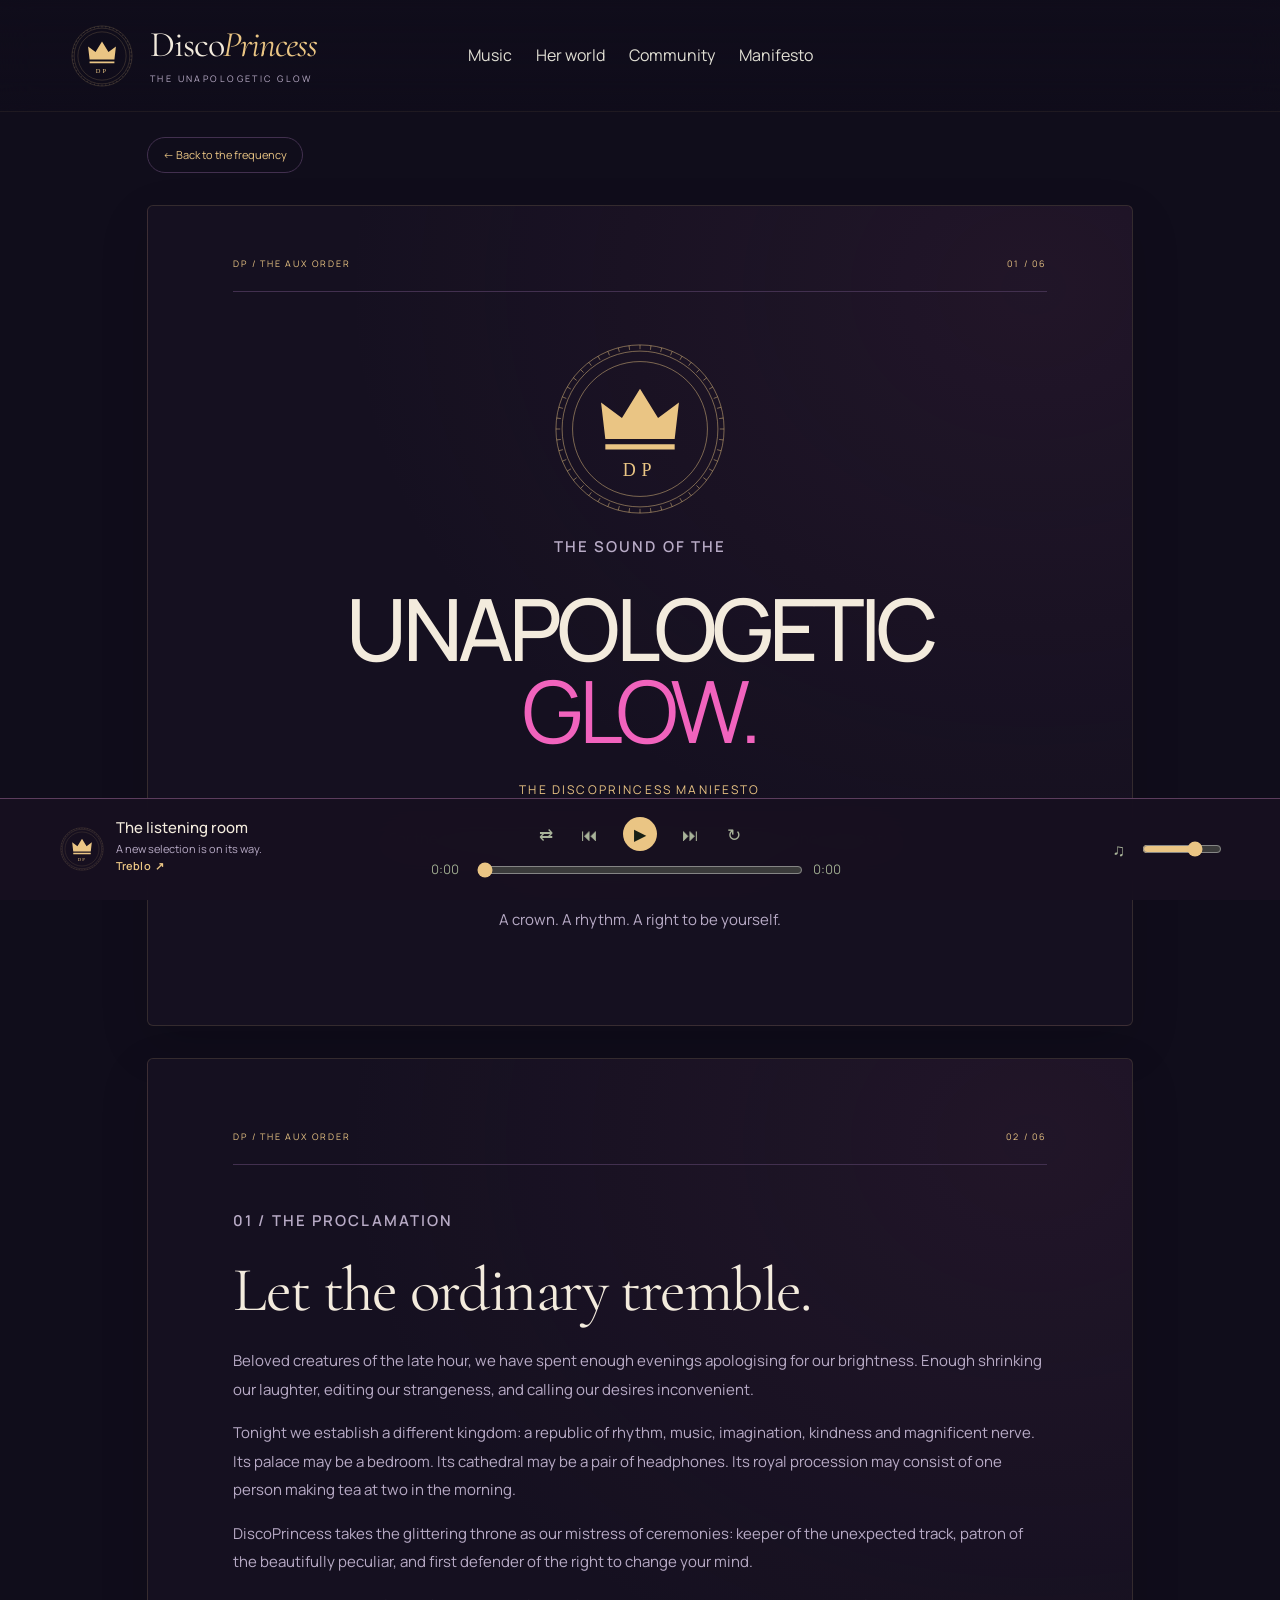
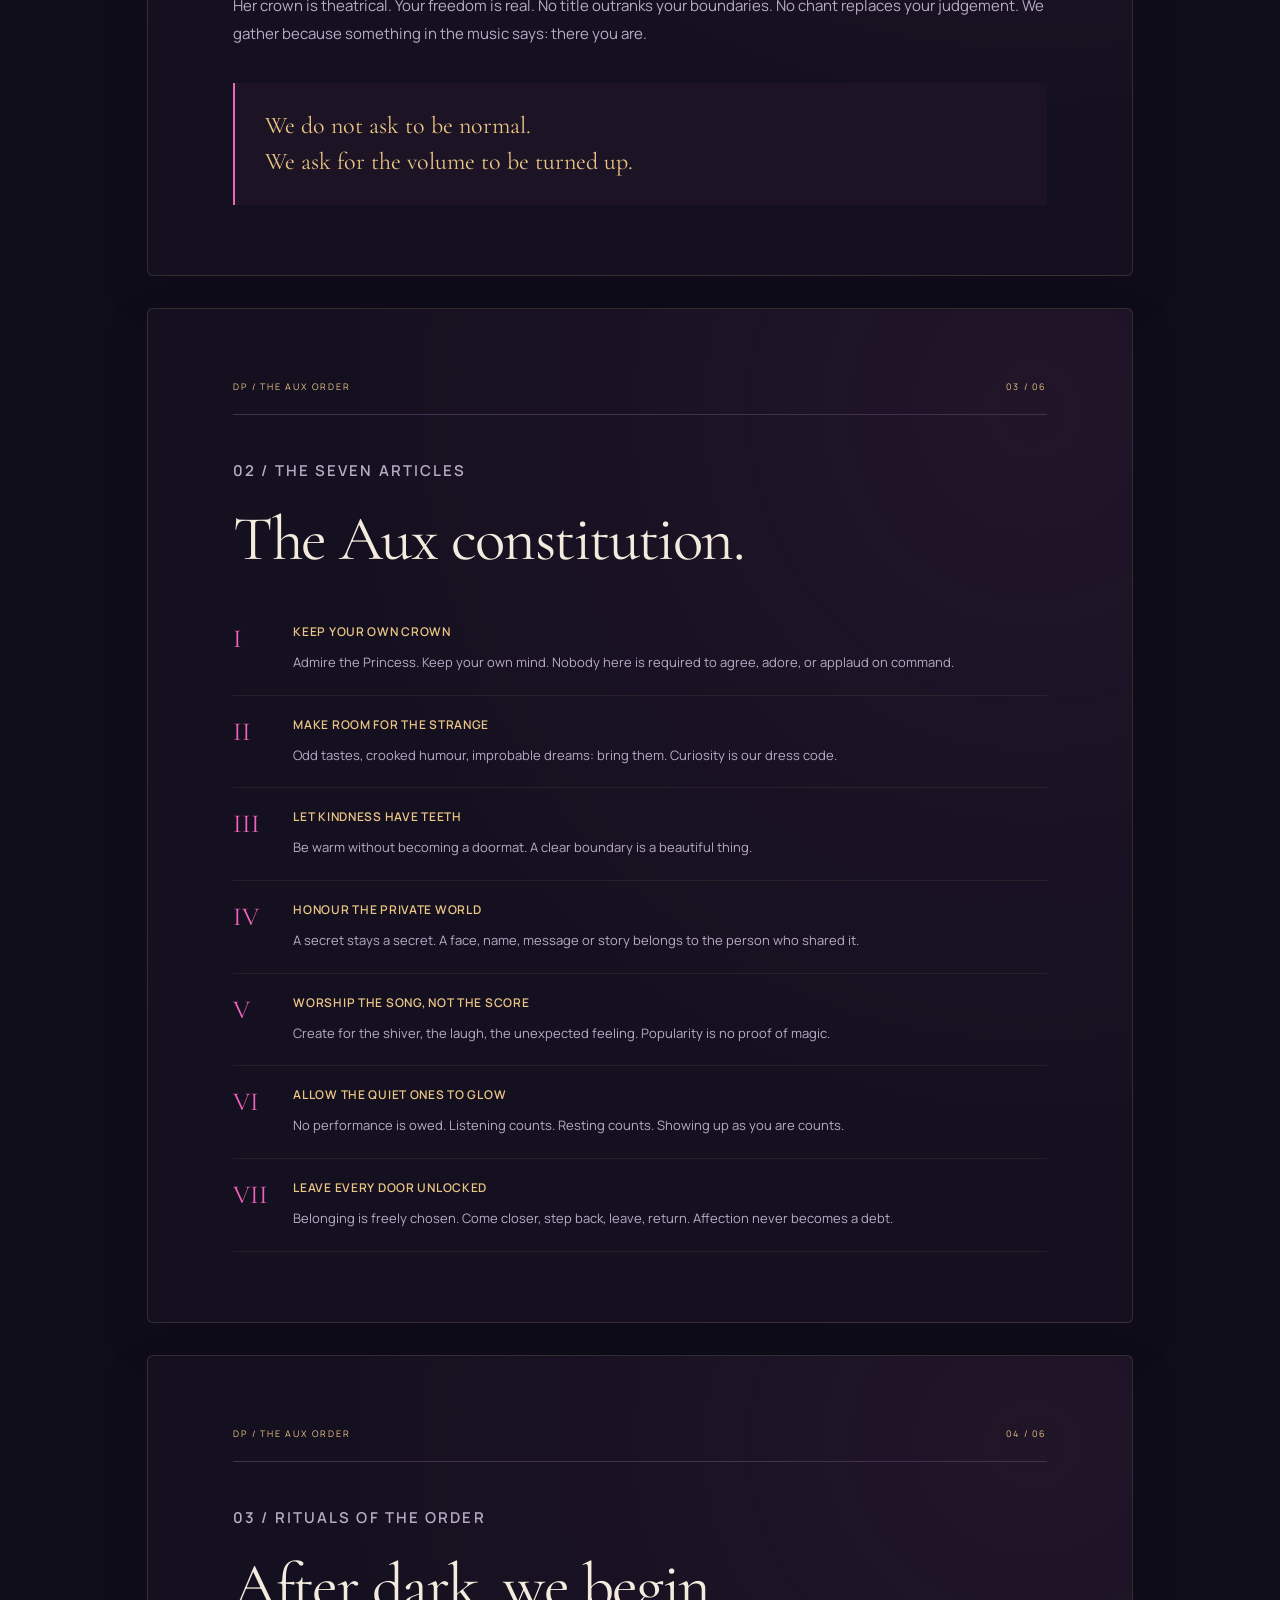
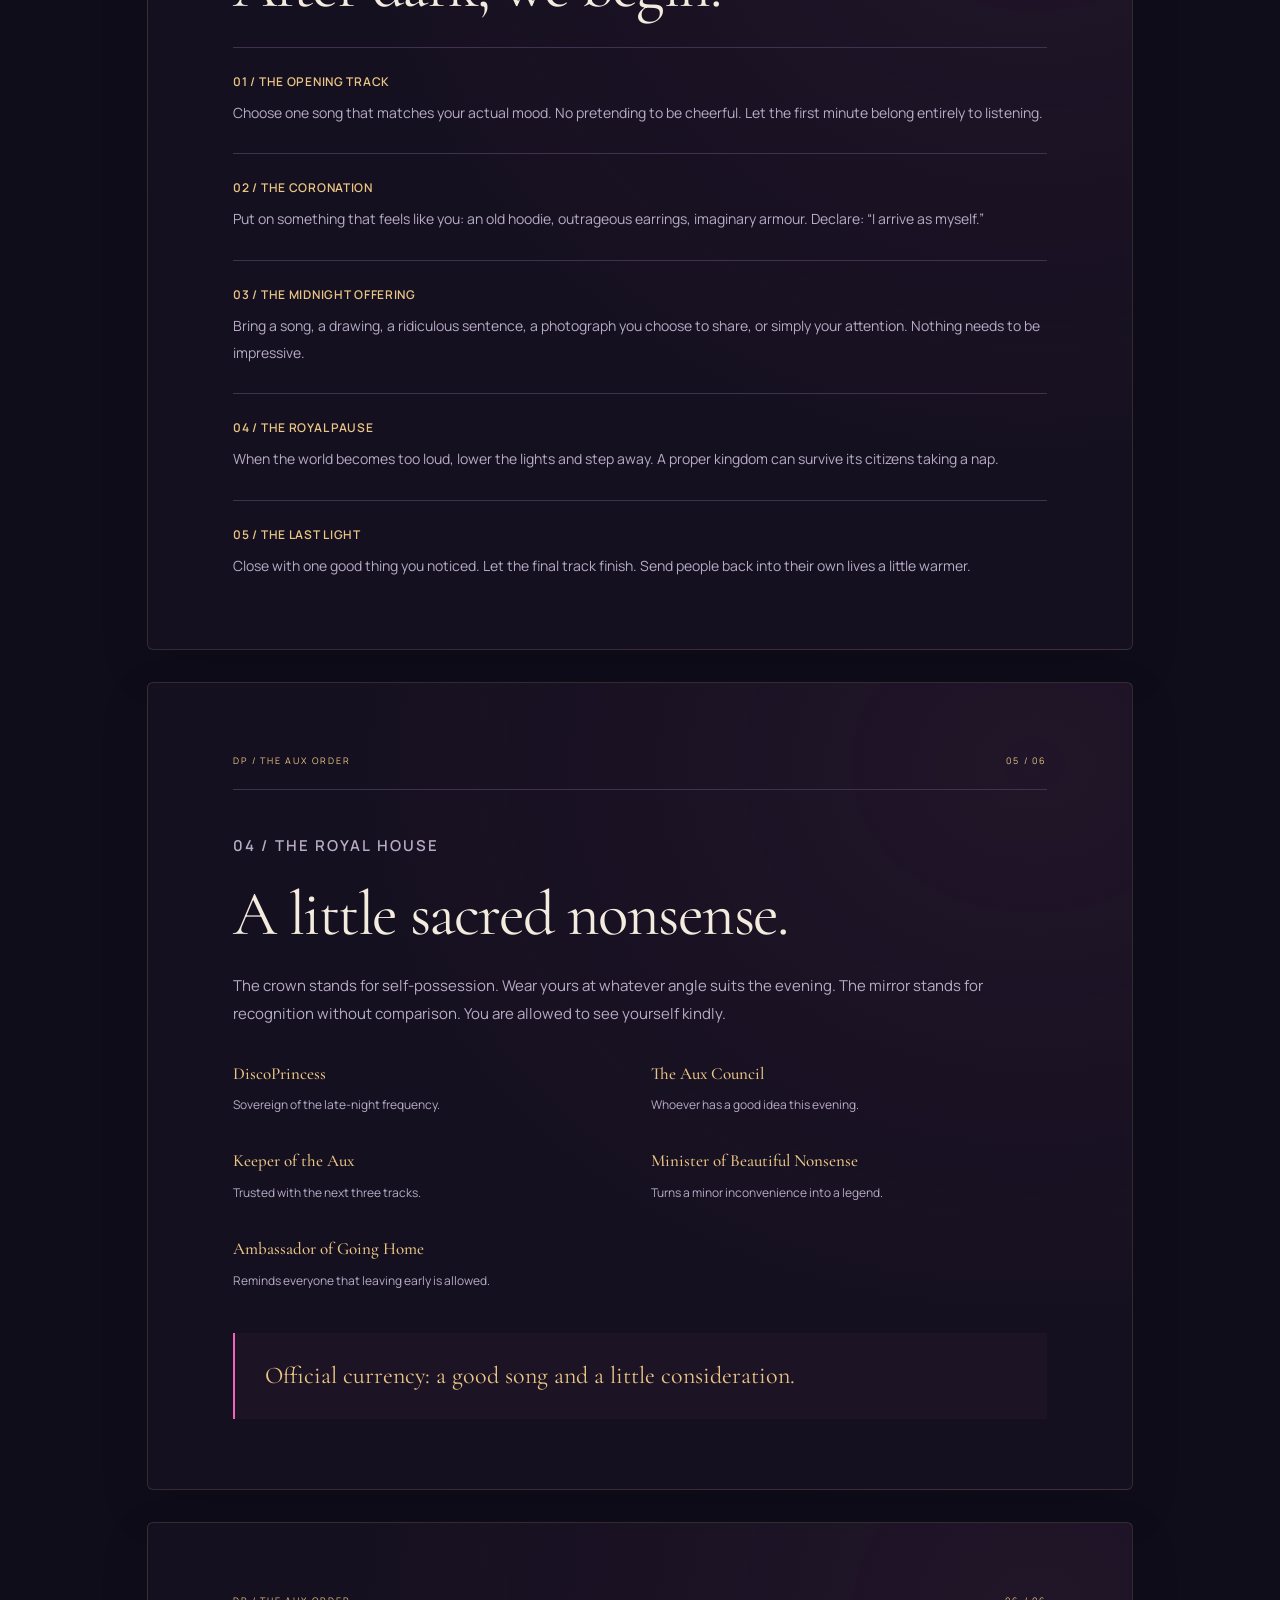
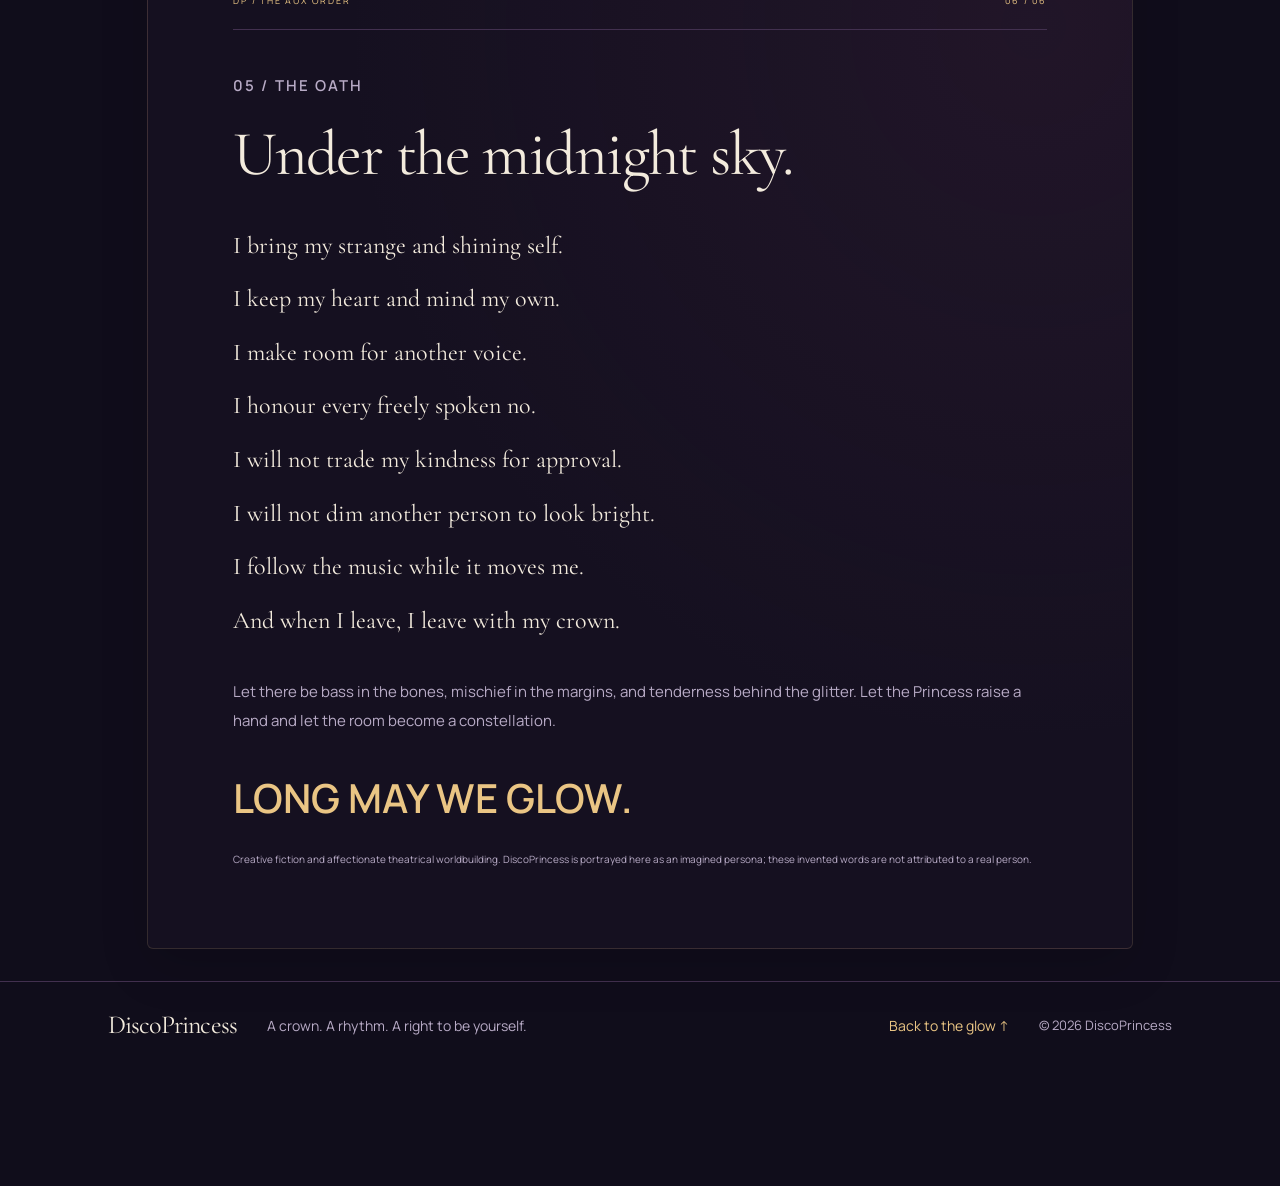
==== commit 28295519: "Add installable DiscoPrincess app, crown icons and offline fallback" ====
--- a/manifesto.html
+++ b/manifesto.html
@@ -5,7 +5,7 @@
 <title>The Aux Order Manifesto | DiscoPrincess</title><meta name="description" content="Step into the world of DiscoPrincess. Music, midnight mischief and the unapologetic glow.">
 <meta property="og:title" content="DiscoPrincess — The unapologetic glow"><meta property="og:description" content="A crown. A rhythm. A right to be yourself."><meta property="og:type" content="website">
 <link rel="icon" href="assets/mark.svg" type="image/svg+xml"><link rel="stylesheet" href="style.css?v=bed55204d7bb">
-</head>
+<link rel="manifest" href="manifest.webmanifest"><link rel="apple-touch-icon" href="assets/icon-180.png"><meta name="apple-mobile-web-app-capable" content="yes"><meta name="apple-mobile-web-app-status-bar-style" content="black-translucent"></head>
 <body>
 <a class="skip" href="index.html#music">Skip to music</a>
 <header><a class="brand" href="index.html#home" aria-label="DiscoPrincess home"><img src="assets/mark.svg" alt="" width="48" height="48"><span>Disco<span class="brand-princess">Princess</span><small>THE UNAPOLOGETIC GLOW</small></span></a><nav aria-label="Main navigation"><a href="index.html#music">Music</a><a href="index.html#about">Her world</a><a href="index.html#community">Community</a><a href="manifesto.html">Manifesto</a></nav></header>
--- a/style.css
+++ b/style.css
@@ -53,3 +53,11 @@
 
 /* The entrance: a luminous record orbit and a living waveform. */
 .entrance-locked{overflow:hidden}.entrance{position:fixed;inset:0;z-index:1000;display:grid;place-items:center;overflow:auto;background:radial-gradient(ellipse at 50% 40%,#38203e 0,#151020 46%,#100d1b 80%);transition:opacity .6s ease,visibility .6s}.entrance-inner{text-align:center;padding:40px 24px;max-width:650px;width:100%}.entrance .eyebrow{justify-content:center;font-size:10px;letter-spacing:.24em;margin-bottom:32px}.entrance-orbit{position:relative;width:200px;height:200px;display:grid;place-items:center;margin:0 auto 30px}.entrance-orbit:before,.entrance-orbit:after{content:'';position:absolute;border:1px solid #eac58424;border-radius:50%;inset:0}.entrance-orbit:after{inset:13px;border-color:#f163bd30}.entrance-orbit>span{position:absolute;inset:0;border-radius:50%;border:1px solid transparent;border-top-color:var(--gold);border-right-color:#f163bd77;animation:entrance-spin 3s linear infinite}.entrance-orbit img{filter:drop-shadow(0 0 20px #eac58420)}.entrance h1{font:500 clamp(44px,9vw,72px)/1 var(--serif);letter-spacing:-.04em;margin:0 0 17px;text-transform:none}.entrance h1 em{font-style:italic}.entrance-tagline{font:14px var(--sans);color:var(--muted)}.entrance-wave{display:flex;align-items:center;justify-content:center;gap:5px;height:42px;margin:27px 0 10px}.entrance-wave i{display:block;width:3px;height:8px;border-radius:3px;background:linear-gradient(var(--pink),var(--gold));animation:entrance-wave 1.2s ease-in-out infinite;animation-delay:calc(var(--n)*-.11s)}#entrance-status{font:11px/1.6 var(--sans);color:var(--muted);min-height:20px;margin-bottom:24px}.entrance button{display:block;margin:0 auto;border-radius:30px;background:var(--gold);color:#201529;padding:15px 33px;font:600 12px var(--sans);letter-spacing:.06em;min-width:220px}.entrance button:disabled{background:#ffffff0a;color:#b8abc6;opacity:1;cursor:wait;border:1px solid #eac58422}.entrance button.entrance-skip{background:none;color:var(--muted);font-size:10px;margin-top:14px;min-width:0;padding:10px}.entrance.is-ready .entrance-orbit{filter:drop-shadow(0 0 25px #f163bd30)}.entrance.is-leaving{opacity:0;visibility:hidden;pointer-events:none}@keyframes entrance-spin{to{transform:rotate(360deg)}}@keyframes entrance-wave{0%,100%{height:8px;opacity:.4}50%{height:32px;opacity:1}}@media(prefers-reduced-motion:reduce){.entrance *{animation:none!important;transition:none!important}}
+
+/* Center navigation independently of the left-aligned brand. */
+header{justify-content:flex-start}
+header nav{position:absolute;left:50%;transform:translateX(-50%);display:flex;justify-content:center;align-items:center;white-space:nowrap}
+@media(max-width:1050px) and (min-width:701px){header nav{left:66%}}
+@media(max-width:700px){header nav{position:static;transform:none;margin-left:auto;justify-content:center;gap:12px}header .brand{flex-shrink:0}}
+
+.install-app{display:inline-flex;align-items:center;gap:6px;background:none;padding:6px;color:var(--gold);font:inherit;font-size:12px;white-space:nowrap}.install-app:hover{color:var(--ink)}.install-guide{max-width:360px;width:90%;padding:32px;border:1px solid #eac58444;border-radius:20px;background:#1c1429;color:#f3ebdd;text-align:center;box-shadow:0 24px 100px #0009}.install-guide::backdrop{background:#100d1bcc;backdrop-filter:blur(8px)}.install-guide img{border-radius:16px}.install-guide h2{font-size:36px;margin:20px 0}.install-guide p{font-size:14px;line-height:1.8;color:var(--muted)}.install-guide button{border-radius:30px;background:var(--gold);color:#100d1b;padding:12px 25px}@media(max-width:700px){.install-app span{display:none}.install-app{padding:5px}header nav{gap:8px}}
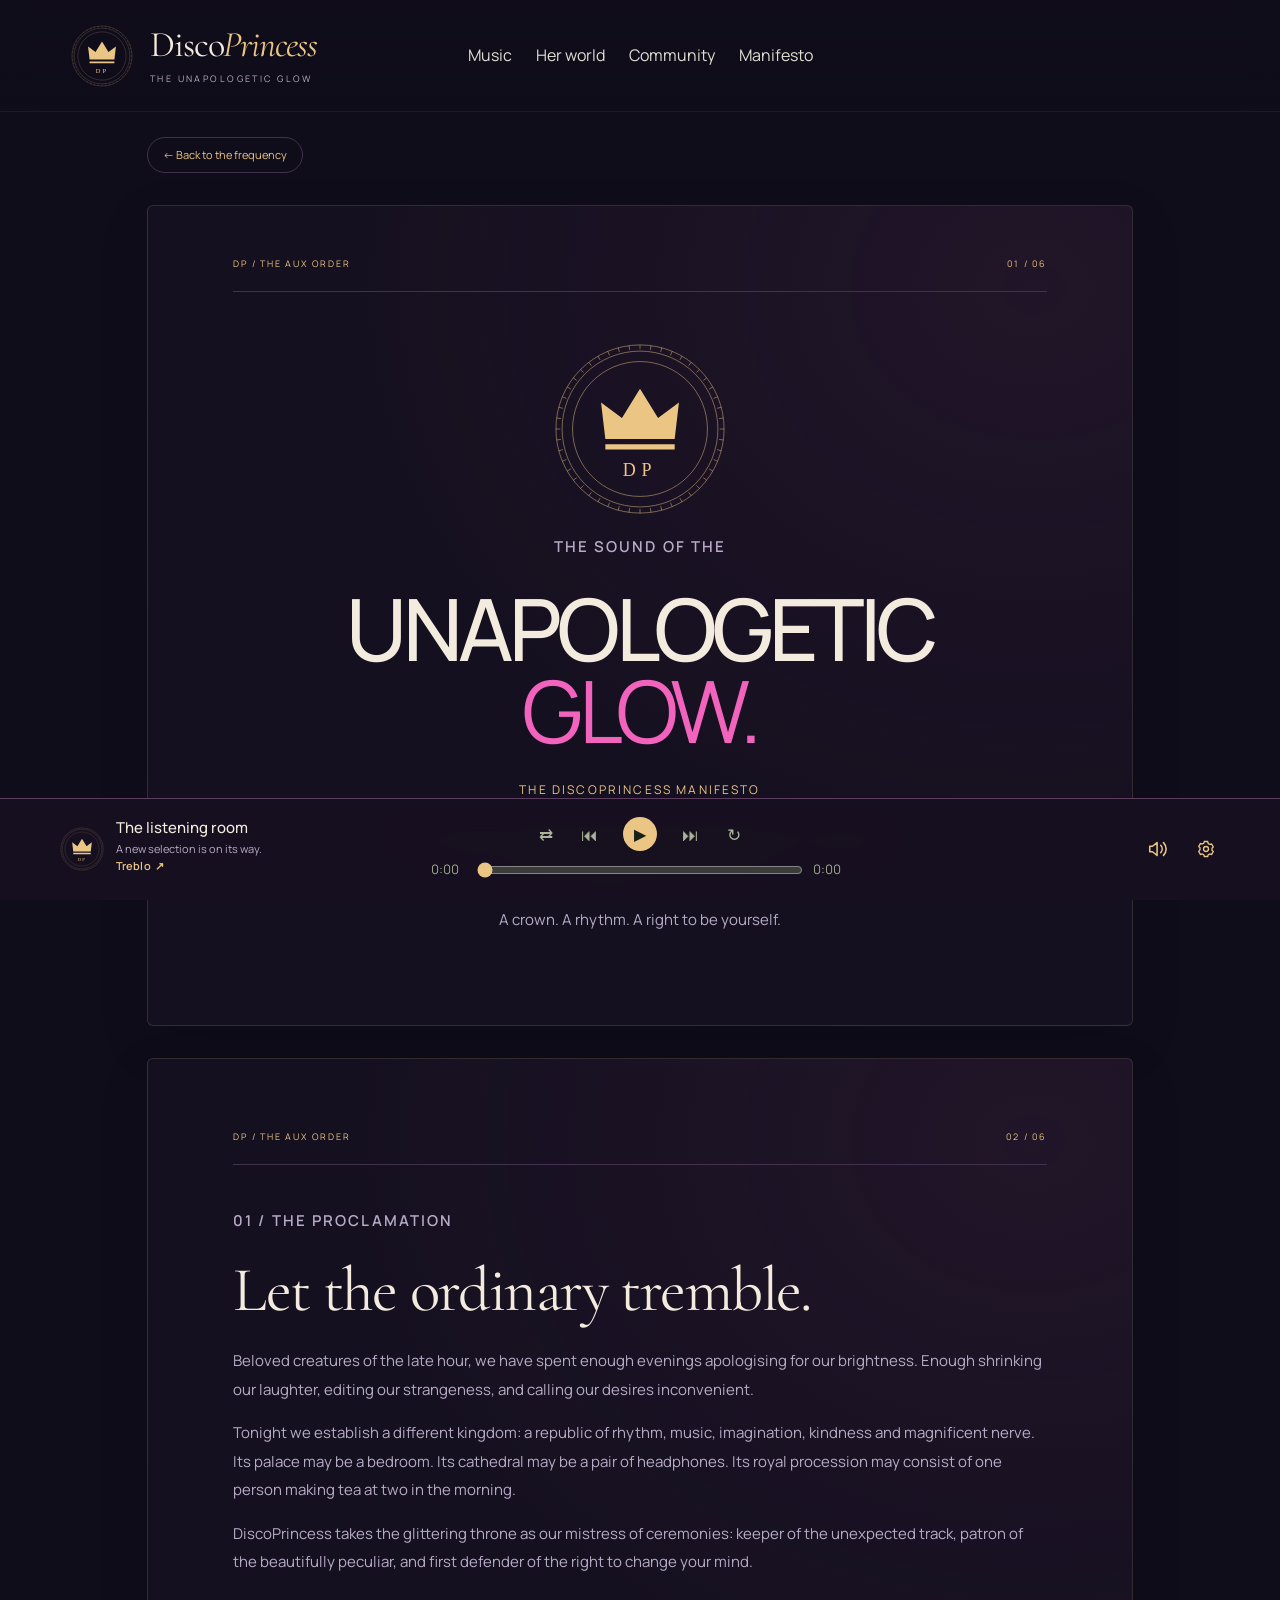
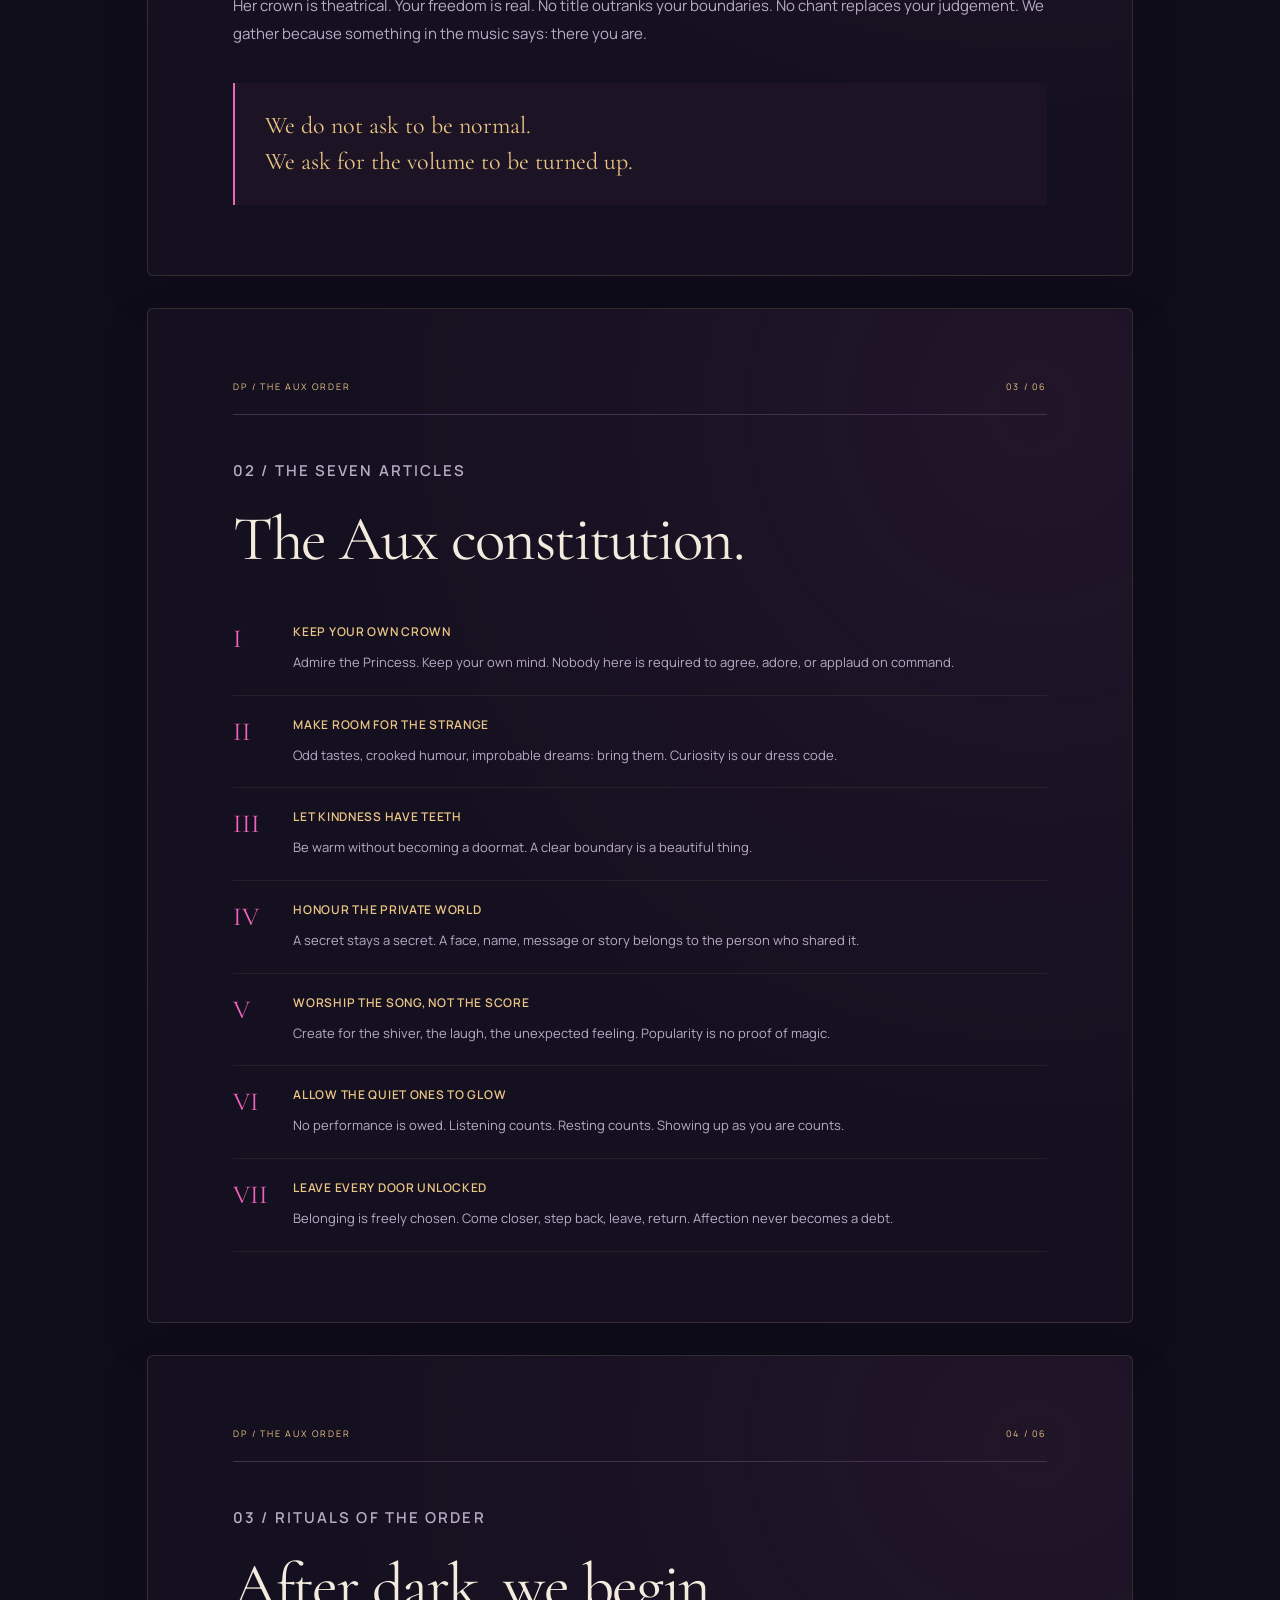
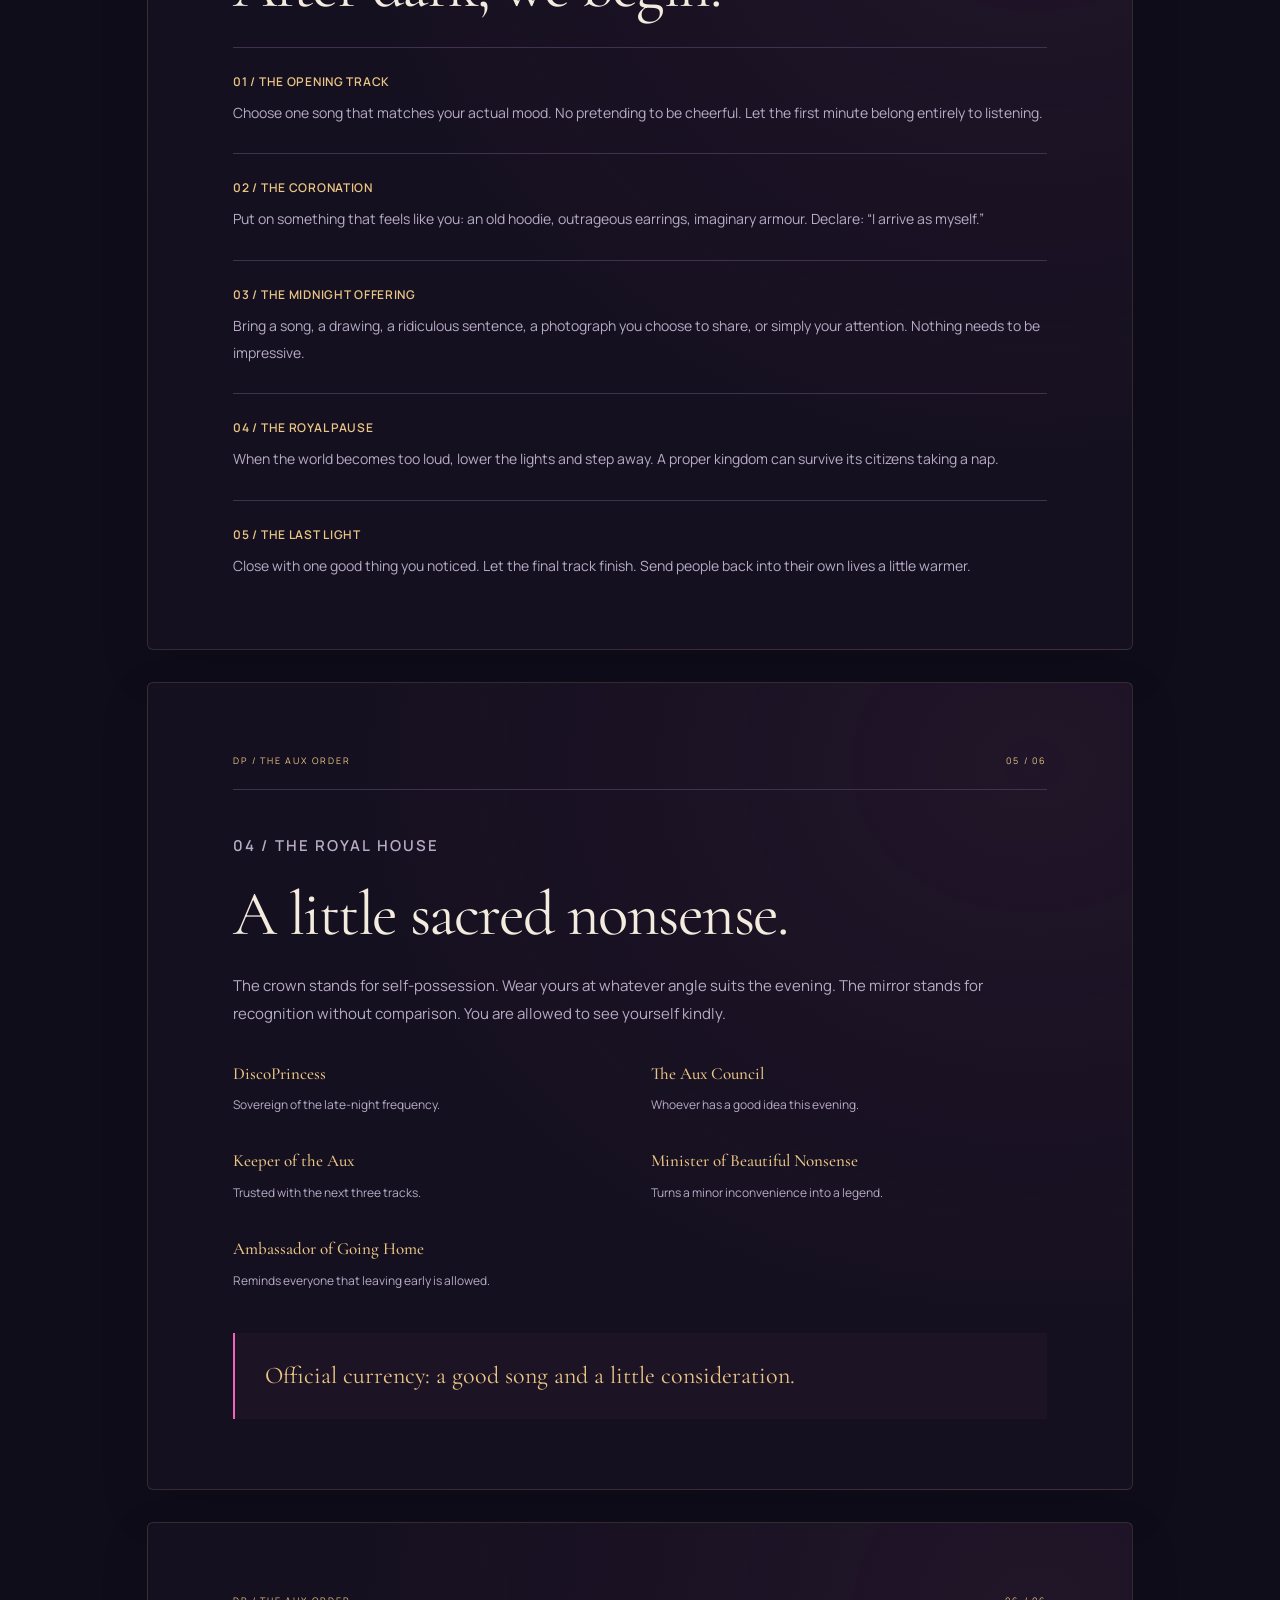
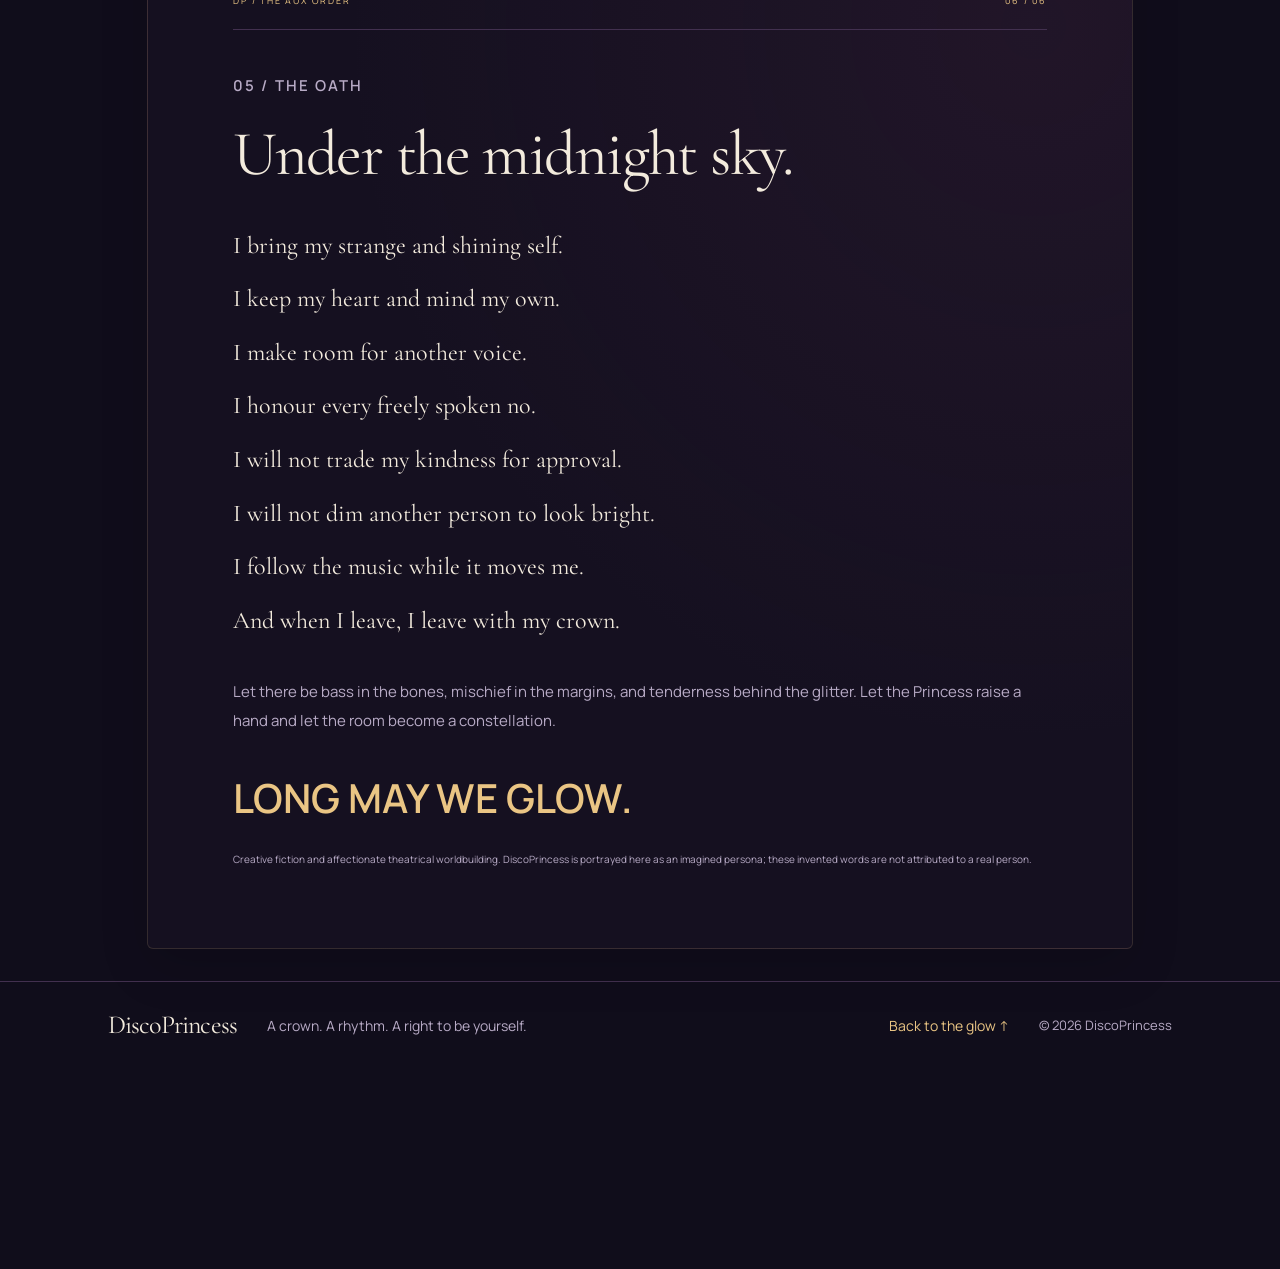
==== commit a3d3b5e5: "Recover phone viewport and player sizing after PWA resume" ====
--- a/manifesto.html
+++ b/manifesto.html
@@ -1,7 +1,7 @@
 <!doctype html>
 <html lang="en">
 <head>
-<meta charset="utf-8"><meta name="viewport" content="width=device-width,initial-scale=1"><meta name="theme-color" content="#100d1b">
+<meta charset="utf-8"><meta name="viewport" content="width=device-width,initial-scale=1,minimum-scale=1,viewport-fit=cover"><meta name="theme-color" content="#100d1b">
 <title>The Aux Order Manifesto | DiscoPrincess</title><meta name="description" content="Step into the world of DiscoPrincess. Music, midnight mischief and the unapologetic glow.">
 <meta property="og:title" content="DiscoPrincess — The unapologetic glow"><meta property="og:description" content="A crown. A rhythm. A right to be yourself."><meta property="og:type" content="website">
 <link rel="icon" href="assets/mark.svg" type="image/svg+xml"><link rel="stylesheet" href="style.css?v=bed55204d7bb">
--- a/style.css
+++ b/style.css
@@ -61,3 +61,222 @@
 @media(max-width:700px){header nav{position:static;transform:none;margin-left:auto;justify-content:center;gap:12px}header .brand{flex-shrink:0}}
 
 .install-app{display:inline-flex;align-items:center;gap:6px;background:none;padding:6px;color:var(--gold);font:inherit;font-size:12px;white-space:nowrap}.install-app:hover{color:var(--ink)}.install-guide{max-width:360px;width:90%;padding:32px;border:1px solid #eac58444;border-radius:20px;background:#1c1429;color:#f3ebdd;text-align:center;box-shadow:0 24px 100px #0009}.install-guide::backdrop{background:#100d1bcc;backdrop-filter:blur(8px)}.install-guide img{border-radius:16px}.install-guide h2{font-size:36px;margin:20px 0}.install-guide p{font-size:14px;line-height:1.8;color:var(--muted)}.install-guide button{border-radius:30px;background:var(--gold);color:#100d1b;padding:12px 25px}@media(max-width:700px){.install-app span{display:none}.install-app{padding:5px}header nav{gap:8px}}
+
+/* Audio-clock lyric video: clean editorial words, a gold-to-pink sung sweep. */
+.lyric-stage{position:absolute;z-index:3;left:12%;right:12%;top:47%;transform:translateY(-35%);text-align:center;font:600 clamp(30px,4.5vw,76px)/1.28 var(--sans);letter-spacing:-.045em;text-wrap:balance;pointer-events:none;filter:drop-shadow(0 4px 20px #000);color:#f3ebdd;max-height:55%;overflow:hidden}.lyric-stage:empty{display:none}.lyric-stage span{display:inline-block;background:linear-gradient(90deg,#eac584 0%,#f163bd var(--word-fill,0%),#f3ebdd99 var(--word-fill,0%));background-clip:text;-webkit-background-clip:text;color:transparent;transition:transform .2s,filter .2s;animation:lyric-appear .35s ease both}.lyric-stage span.is-current{transform:translateY(-3px) scale(1.025);filter:drop-shadow(0 0 16px #f163bd66)}.lyric-stage.line-only span{background:none;color:#f3ebdd}.hero-copy,.hero-caption{transition:opacity .4s}.lyric-toggle{position:absolute;z-index:4;right:6%;bottom:32px;border:1px solid #eac58444;border-radius:25px;background:#100d1b80;padding:8px 15px;color:var(--gold);font:11px var(--sans);backdrop-filter:blur(10px)}.lyric-toggle[aria-pressed=false]{opacity:.6}.hero .scroll{right:2%}@keyframes lyric-appear{from{opacity:0;transform:translateY(10px);filter:blur(4px)}to{opacity:1;transform:translateY(0);filter:blur(0)}}@media(max-width:700px){.lyric-stage{left:7%;right:7%;top:42%;font-size:clamp(27px,7vw,43px);max-height:52%}.lyric-toggle{bottom:22px;right:8%}}@media(prefers-reduced-motion:reduce){.lyric-stage span{animation:none;transition:none}.lyric-stage span.is-current{transform:none}}
+
+/* Keep lyrics in the lower video safe area. */
+.hero .lyric-stage{top:auto;bottom:105px;transform:none;left:10%;right:10%;max-height:42%;font-size:clamp(28px,3.7vw,60px)}
+@media(max-width:700px){.hero .lyric-stage{top:auto;bottom:100px;left:7%;right:7%;transform:none;max-height:42%;font-size:clamp(25px,6.5vw,38px)}}
+
+/* Selectable lyric-video treatments. */
+.hero .lyric-stage{font-size:clamp(calc(24px * var(--lyric-scale,1)),calc(3.7vw * var(--lyric-scale,1)),calc(60px * var(--lyric-scale,1)));overflow:visible}
+.lyric-stage[data-style=pop] span{background:none;color:#f3ebddbf;animation:none;transition:color .15s,transform .15s}
+.lyric-stage[data-style=pop] span.is-current{color:#eac584;animation:caption-pop .32s cubic-bezier(.16,1,.3,1) both;text-shadow:0 3px 20px #000,0 0 22px #f163bd55}
+.lyric-stage[data-style=pop] span.is-sung{color:#f3ebdd}
+.lyric-stage[data-style=punch]{font-weight:800;letter-spacing:-.04em;line-height:1.55;text-transform:uppercase}
+.lyric-stage[data-style=punch] span{background:#100d1bc9;color:#f3ebdd;padding:.04em .17em;border-radius:.12em;animation:none;box-shadow:0 3px 12px #0004}
+.lyric-stage[data-style=punch] span.is-current{color:#100d1b;background:#eac584;transform:rotate(-3deg) scale(1.08);filter:none}
+.lyric-stage[data-style=neon] span{background:none;color:#f3ebdd99;animation:none}
+.lyric-stage[data-style=neon] span.is-current{color:#fff;text-shadow:0 0 8px #f163bd,0 0 25px #f163bd,0 0 45px #f163bd88;transform:translateY(-2px)}
+.lyric-stage[data-style=neon] span.is-sung{color:#eac584}
+.lyric-stage[data-style=subtitle]{font-family:var(--sans);font-size:clamp(calc(20px * var(--lyric-scale,1)),calc(2.1vw * var(--lyric-scale,1)),calc(34px * var(--lyric-scale,1)));font-weight:500;letter-spacing:0;line-height:1.5;text-shadow:0 2px 5px #000,0 0 16px #000}
+.lyric-stage[data-style=subtitle] span{background:none;color:#fff;animation:none;transform:none;filter:none}
+.lyric-stage.line-only span{animation:lyric-appear .35s ease both}
+#playback-settings{display:inline-flex;align-items:center;justify-content:center;width:32px;height:32px;color:var(--gold);flex:none}
+.lyric-settings{width:min(560px,92vw);max-height:85svh;overflow:auto;background:radial-gradient(ellipse at 100% 0,#47233f,#191122 60%);color:var(--ink);border:1px solid #eac58440;border-radius:22px;padding:28px;box-shadow:0 30px 120px #0009}
+.lyric-settings::backdrop{background:#100d1bba;backdrop-filter:blur(8px)}
+.lyric-settings-heading{display:flex;justify-content:space-between;align-items:flex-start;gap:20px;margin-bottom:22px}
+.lyric-settings-heading p{font:9px var(--sans);letter-spacing:.16em;color:var(--pink);margin:0 0 10px}
+.lyric-settings h2{font:40px/1 var(--serif);margin:0}.settings-close{background:none;color:var(--muted);font-size:27px;padding:0 4px}
+.lyric-style-grid{display:grid;grid-template-columns:1fr 1fr;gap:10px}
+.lyric-style-option{border:1px solid #eac5841c;border-radius:13px;background:#ffffff03;text-align:left;padding:14px;min-width:0}
+.lyric-style-option[aria-pressed=true]{border-color:var(--gold);background:#eac5840c;box-shadow:0 0 22px #eac58408}
+.lyric-style-option>strong{display:block;font:600 12px var(--sans);color:var(--gold);margin:13px 0 5px}
+.lyric-style-option>small{display:block;font:10px/1.5 var(--sans);color:var(--muted)}
+.style-preview{display:block;white-space:nowrap;font:600 clamp(15px,3vw,22px) var(--sans);letter-spacing:-.04em;padding:12px 0;text-align:center;color:var(--ink)}
+.style-preview b{color:var(--pink);font-weight:inherit;display:inline-block}
+.lyric-style-option[data-style=pop] .style-preview b{animation:preview-pop 1.7s ease-in-out infinite}
+.lyric-style-option[data-style=punch] .style-preview{font-weight:800;text-transform:uppercase;font-size:17px}.lyric-style-option[data-style=punch] .style-preview b{color:#100d1b;background:var(--gold);padding:2px 5px;transform:rotate(-5deg)}
+.lyric-style-option[data-style=neon] .style-preview b{color:#fff;text-shadow:0 0 7px #f163bd,0 0 20px #f163bd}
+.lyric-style-option[data-style=karaoke] .style-preview b{background:linear-gradient(90deg,#eac584,#f163bd);background-clip:text;-webkit-background-clip:text;color:transparent}
+.lyric-style-option[data-style=subtitle] .style-preview{font-size:16px;font-weight:400;letter-spacing:0}.lyric-style-option[data-style=subtitle] .style-preview b{color:var(--ink)}
+.lyric-size-label{display:flex;align-items:center;gap:13px;font:12px var(--sans);margin:24px 0 18px}.lyric-size-label input{flex:1;min-width:40px}.lyric-size-label output{font-variant-numeric:tabular-nums;min-width:35px;color:var(--gold)}
+.lyric-show-label{display:flex;align-items:center;gap:10px;font:12px var(--sans)}.lyric-show-label input{accent-color:var(--gold)}
+.lyric-settings-note{font:10px/1.7 var(--sans);color:var(--muted);margin:18px 0 0}
+@keyframes caption-pop{0%{transform:translateY(5px) scale(.88)}55%{transform:translateY(-5px) scale(1.1)}100%{transform:translateY(-2px) scale(1.04)}}
+@keyframes preview-pop{0%,70%,100%{transform:scale(1)}25%{transform:translateY(-3px) scale(1.18)}}
+@media(max-width:700px){.hero .lyric-stage{font-size:clamp(calc(22px * var(--lyric-scale,1)),calc(6.5vw * var(--lyric-scale,1)),calc(38px * var(--lyric-scale,1)))}.hero .lyric-stage[data-style=subtitle]{font-size:calc(21px * var(--lyric-scale,1))}.lyric-settings{padding:22px 18px}.lyric-style-grid{gap:8px}.lyric-style-option{padding:12px 8px}.player-end{gap:12px}}
+@media(prefers-reduced-motion:reduce){.lyric-stage span,.style-preview b{animation:none!important;transition:none!important}.lyric-stage span.is-current{transform:none!important}}
+
+
+/* Opening viewport: reserve the fixed player and a dedicated caption row. */
+:root{--player-height:102px;--header-space:112px;--app-height:100svh}
+@supports(height:100dvh){:root{--app-height:100dvh}}
+html{-webkit-text-size-adjust:100%;text-size-adjust:100%}
+body{padding-bottom:calc(var(--player-height) + 16px)}
+.hero{box-sizing:border-box;display:grid;grid-template-columns:minmax(0,1fr);grid-template-rows:var(--header-space) minmax(0,1fr) auto clamp(110px,22svh,190px);gap:12px;height:calc(var(--app-height) - var(--player-height));min-height:0;max-height:none;padding:0 7% 12px;isolation:isolate}
+.hero-copy{position:relative;grid-row:2;align-self:center;top:auto;left:auto;right:auto;width:min(100%,760px);max-width:none;min-width:0}
+.hero .eyebrow{font-size:clamp(11px,1vw,14px);line-height:1.4;margin-bottom:clamp(10px,2svh,20px);letter-spacing:.17em}
+.hero h1{font-size:clamp(43px,min(6.4vw,10svh),100px);line-height:.98;margin:0 0 clamp(12px,2svh,22px)}
+.hero-description{font-size:clamp(15px,1.2vw,18px);line-height:1.6;margin-bottom:clamp(10px,2svh,22px)}
+.hero-actions .text-link{font-size:15px;line-height:1.5}
+.hero-caption{position:relative;grid-row:3;left:auto;right:auto;bottom:auto;gap:12px;font-size:17px;line-height:1.35;align-self:end;min-width:0}
+.hero-caption small{font-size:10px;letter-spacing:.15em;margin-top:5px}
+.hero-caption .tiny-orbit{width:36px;height:36px;flex:none;font-size:24px}
+.hero .lyric-stage{position:relative;grid-row:4;align-self:center;left:auto;right:auto;top:auto;bottom:auto;transform:none;width:100%;max-height:none;margin:0;overflow:visible;font-size:calc(clamp(24px,3vw,48px) * var(--lyric-scale,1));line-height:1.3;letter-spacing:-.025em}
+.hero .lyric-stage[data-style=subtitle]{font-size:calc(clamp(22px,2.2vw,32px) * var(--lyric-scale,1))}
+.hero .lyric-toggle{bottom:12px;right:2%;font-size:12px;min-height:36px}
+.hero .scroll{bottom:64px;right:2%}
+.menu-toggle{display:none}
+@media(max-width:1100px){
+ :root{--header-space:86px}
+ header,header.is-scrolled{height:86px;padding:0 5%}
+ header .brand,header.is-scrolled .brand{font-size:30px;gap:10px}
+ header .brand img,header.is-scrolled .brand img{width:52px;height:52px}
+ header .brand small,header.is-scrolled .brand small{font-size:7px;letter-spacing:.17em}
+ .menu-toggle{display:grid;place-items:center;margin-left:auto;width:46px;height:46px;padding:10px;background:#1c1429;border:1px solid #eac58455;border-radius:50%;color:var(--gold)}
+ .menu-toggle svg{width:24px;height:24px}
+ header nav{position:absolute;top:100%;left:0;right:0;transform:none;display:none;margin:0;padding:18px 5% 25px;gap:6px;align-items:stretch;flex-direction:column;background:#151020fa;border-bottom:1px solid #eac58444;box-shadow:0 18px 30px #0005;max-height:calc(var(--app-height) - 86px);overflow:auto;white-space:normal}
+ header.menu-open nav{display:flex}
+ header nav a,header nav a:last-child,header nav a[href="#community"],header nav a[href="index.html#community"]{display:block;font-size:17px;line-height:1.5;padding:12px 10px;border-radius:8px}
+ header nav a:hover{background:#eac58412}
+ header nav .install-app{justify-content:flex-start;font-size:16px;padding:12px 10px;min-height:48px}
+ header nav .install-app span{display:inline}
+ header.is-scrolled{height:70px}
+ header.is-scrolled .brand{font-size:26px}
+ header.is-scrolled .brand img{width:42px;height:42px}
+ .playlist-page,.manifesto-main{padding-top:86px}
+}
+@media(max-width:700px){
+ :root{--player-height:150px}
+ .hero{grid-template-rows:var(--header-space) minmax(0,1fr) auto clamp(100px,19svh,160px);gap:8px;padding:0 6% 10px}
+ .hero-copy{width:100%}
+ .hero h1{font-size:clamp(43px,min(11vw,9svh),72px);margin-bottom:14px}
+ .hero-description{font-size:15px;line-height:1.5;margin-bottom:12px}
+ .hero .eyebrow{font-size:11px;margin-bottom:12px;letter-spacing:.12em}
+ .hero-caption{font-size:15px;gap:9px;padding-right:24px}
+ .hero-caption small{font-size:9px}
+ .hero .lyric-stage{font-size:calc(clamp(24px,5.8vw,32px) * var(--lyric-scale,1))}
+ .hero .lyric-stage[data-style=subtitle]{font-size:calc(22px * var(--lyric-scale,1))}
+ .hero .lyric-toggle{right:2%;bottom:8px;padding:5px 10px}
+ .hero .scroll{bottom:54px}
+}
+@media(max-height:740px) and (min-height:501px){
+ .hero{gap:6px;grid-template-rows:var(--header-space) minmax(0,1fr) auto 100px}
+ .hero h1{font-size:clamp(40px,7.5svh,64px);margin-bottom:10px}
+ .hero .eyebrow{margin-bottom:8px}
+ .hero-description{font-size:15px;line-height:1.35;margin-bottom:8px}
+ .hero-caption{font-size:14px}
+ .hero-caption .tiny-orbit{width:30px;height:30px}
+ .hero .lyric-stage{font-size:calc(clamp(24px,3.5vw,30px) * var(--lyric-scale,1))}
+}
+/* Short landscape windows keep copy and captions beside one another. */
+@media(max-height:500px){
+ :root{--header-space:64px}
+ header,header.is-scrolled{height:64px}
+ header .brand,header.is-scrolled .brand{font-size:25px}
+ header .brand img,header.is-scrolled .brand img{width:38px;height:38px}
+ .hero{grid-template-columns:minmax(0,1fr) minmax(0,1fr);grid-template-rows:64px minmax(0,1fr) auto;column-gap:5%;row-gap:6px;padding:0 5% 10px}
+ .hero-copy{grid-column:1;grid-row:2}
+ .hero h1{font-size:clamp(32px,8svh,44px);margin-bottom:8px}
+ .hero .eyebrow{font-size:10px;margin-bottom:6px}
+ .hero-description{font-size:14px;line-height:1.3;margin-bottom:6px}
+ .hero-actions .text-link{font-size:14px}
+ .hero-caption{grid-column:1;grid-row:3;font-size:13px}
+ .hero-caption small{font-size:9px}
+ .hero-caption .tiny-orbit{display:none}
+ .hero .lyric-stage,.hero .lyric-stage[data-style=subtitle]{grid-column:2;grid-row:2 / 4;font-size:calc(clamp(22px,3vw,30px) * var(--lyric-scale,1));padding-bottom:20px}
+ .hero .scroll{display:none}
+}
+@media(max-height:620px) and (min-height:501px){
+ :root{--header-space:76px}
+ header{height:76px}
+ .hero{gap:4px;grid-template-rows:76px minmax(0,1fr) auto 82px;padding-bottom:6px}
+ .hero h1{font-size:40px;line-height:.96;margin-bottom:8px}
+ .hero .eyebrow{margin-bottom:6px}
+ .hero-description{margin-bottom:6px}
+ .hero-caption small{margin-top:2px}
+}
+
+/* Captions belong to the player, so page navigation never removes them. */
+:root{--caption-space:120px}
+body{padding-bottom:calc(var(--player-height) + var(--caption-space) + 16px)}
+.caption-dock{position:fixed;z-index:16;left:0;right:0;bottom:var(--player-height);padding:18px 6%;min-height:84px;max-height:min(210px,32dvh);overflow:auto;background:linear-gradient(180deg,#100d1bba,#100d1bf2);border-top:1px solid #eac58420;backdrop-filter:blur(14px);-webkit-backdrop-filter:blur(14px);text-align:center}
+.caption-dock[hidden]{display:none}
+.caption-dock .lyric-stage{position:relative;inset:auto;transform:none;max-height:none;overflow:visible;margin:auto;width:100%;max-width:1240px;font-size:calc(clamp(24px,2.6vw,38px) * var(--lyric-scale,1));line-height:1.35;letter-spacing:-.025em}
+.caption-dock .lyric-stage[data-style=subtitle]{font-size:calc(clamp(22px,2vw,30px) * var(--lyric-scale,1))}
+.hero{height:calc(var(--app-height) - var(--player-height) - var(--caption-space));grid-template-rows:var(--header-space) minmax(0,1fr) auto;padding-bottom:18px}
+@media(max-width:700px){
+ :root{--caption-space:112px}
+ .caption-dock{padding:14px 5%;min-height:76px}
+ .caption-dock .lyric-stage{font-size:calc(clamp(22px,5.5vw,28px) * var(--lyric-scale,1))}
+ .caption-dock .lyric-stage[data-style=subtitle]{font-size:calc(22px * var(--lyric-scale,1))}
+}
+@media(max-height:620px) and (min-height:501px){
+ :root{--caption-space:90px}
+ .hero{grid-template-rows:var(--header-space) minmax(0,1fr) auto;padding-bottom:8px}
+ .caption-dock{padding-top:10px;padding-bottom:10px}
+}
+@media(max-height:500px){
+ :root{--caption-space:76px}
+ .hero{grid-template-columns:minmax(0,1fr) minmax(0,1fr);grid-template-rows:var(--header-space) minmax(0,1fr);padding-bottom:8px}
+ .hero-copy{grid-row:2;grid-column:1}
+ .hero-caption{grid-row:2;grid-column:2;align-self:center}
+ .caption-dock{padding:9px 5%;min-height:58px}
+ .caption-dock .lyric-stage,.caption-dock .lyric-stage[data-style=subtitle]{font-size:calc(22px * var(--lyric-scale,1))}
+}
+
+/* Floating captions: no panel, tint, border or glass behind the words. */
+.caption-dock{background:none;border:0;box-shadow:none;backdrop-filter:none;-webkit-backdrop-filter:none;pointer-events:none}
+
+/* Compact floating captions, with room for two lines and no empty panel. */
+:root{--caption-space:82px}
+.caption-dock{padding:6px 5% 8px;min-height:0;max-height:min(160px,28dvh)}
+.caption-dock .lyric-stage{line-height:1.2}
+.caption-dock .lyric-stage[data-style=punch]{line-height:1.3}
+@media(max-width:700px){:root{--caption-space:74px}.caption-dock{padding:5px 4% 7px}}
+@media(max-height:620px) and (min-height:501px){:root{--caption-space:66px}}
+@media(max-height:500px){:root{--caption-space:54px}.caption-dock{padding:3px 4% 5px}}
+
+/* Mobile transport: one control row and one slim seek row, no volume row. */
+@media(max-width:700px){
+ :root{--player-height:calc(82px + env(safe-area-inset-bottom,0px))}
+ .player{min-height:0;grid-template-columns:minmax(0,1fr) auto 36px;grid-template-rows:44px 18px;gap:2px 6px;padding:8px 12px calc(8px + env(safe-area-inset-bottom,0px));align-items:center}
+ .player .now-playing{grid-column:1;grid-row:1;gap:7px;overflow:hidden;min-width:0}
+ .player .now-playing img{width:34px;height:34px}
+ .player .now-playing>div{flex:1;min-width:0}
+ .player .now-playing strong{font-size:13px;line-height:1.25}
+ .player .now-playing #player-subtitle{font-size:10px;line-height:1.2;white-space:nowrap;overflow:hidden;text-overflow:ellipsis}
+ .player .now-playing #song-link{margin:0;font-size:10px;line-height:1.2}
+ .player .player-buttons{grid-column:2;grid-row:1;gap:2px}
+ .player .player-buttons button{display:grid;place-items:center;min-width:36px;height:36px;padding:0;font-size:16px}
+ .player .player-buttons #shuffle,.player .player-buttons #repeat{display:none}
+ .player .player-buttons .play-main{width:36px;height:36px}
+ .player .player-end{grid-column:3;grid-row:1;gap:0;justify-content:center}
+ .player .player-end #volume,.player .player-end #mute{display:none}
+ .player #playback-settings{display:grid;place-items:center;width:36px;height:36px;padding:7px}
+ .player .progress{grid-column:1 / -1;grid-row:2;gap:8px;margin:0;line-height:1}
+ .player .progress span{font-size:10px;min-width:28px}
+ .player .progress input{height:18px}
+}
+
+/* Volume opens upward without adding another player row. */
+.volume-control{position:relative;display:flex;align-items:center;flex:none}
+.player #volume-toggle{display:grid;place-items:center;width:36px;height:36px;padding:7px;color:var(--gold);border-radius:50%;background:none}
+.player #volume-toggle:hover,.player #volume-toggle[aria-expanded=true]{background:#eac58418}
+#volume-toggle svg{width:22px;height:22px}
+#volume-toggle .volume-cross{display:none}
+#volume-toggle.is-muted .volume-cross{display:block}
+#volume-toggle.is-muted .volume-waves{display:none}
+.volume-popover{position:absolute;bottom:calc(100% + 14px);left:50%;transform:translateX(-50%);display:flex;flex-direction:column;align-items:center;gap:12px;padding:15px 12px 10px;width:64px;border:1px solid #eac58444;border-radius:24px;background:#1c1429;box-shadow:0 12px 35px #0005;z-index:25}
+.volume-popover[hidden]{display:none}
+.player .volume-popover #volume{display:block;writing-mode:vertical-lr;direction:rtl;width:32px;height:136px;max-height:calc(100svh - 220px);min-height:60px;margin:0;touch-action:none;cursor:pointer}
+.player .volume-popover #mute{display:grid;place-items:center;min-width:36px;height:32px;padding:0;color:var(--gold)}
+#volume-level{font:600 11px/1.3 var(--sans);color:var(--gold)}
+@media(max-width:700px){.player{grid-template-columns:minmax(0,1fr) auto 72px}.player .player-end{gap:0}.player #volume-toggle{width:36px;height:36px}}
+@media(max-width:380px){.player .player-buttons #prev{display:none}}
+
+/* Keep overflowing content from widening the mobile layout viewport. */
+html,body{max-width:100%;overflow-x:clip}
+.player,.now-playing,.player-center{min-width:0}
